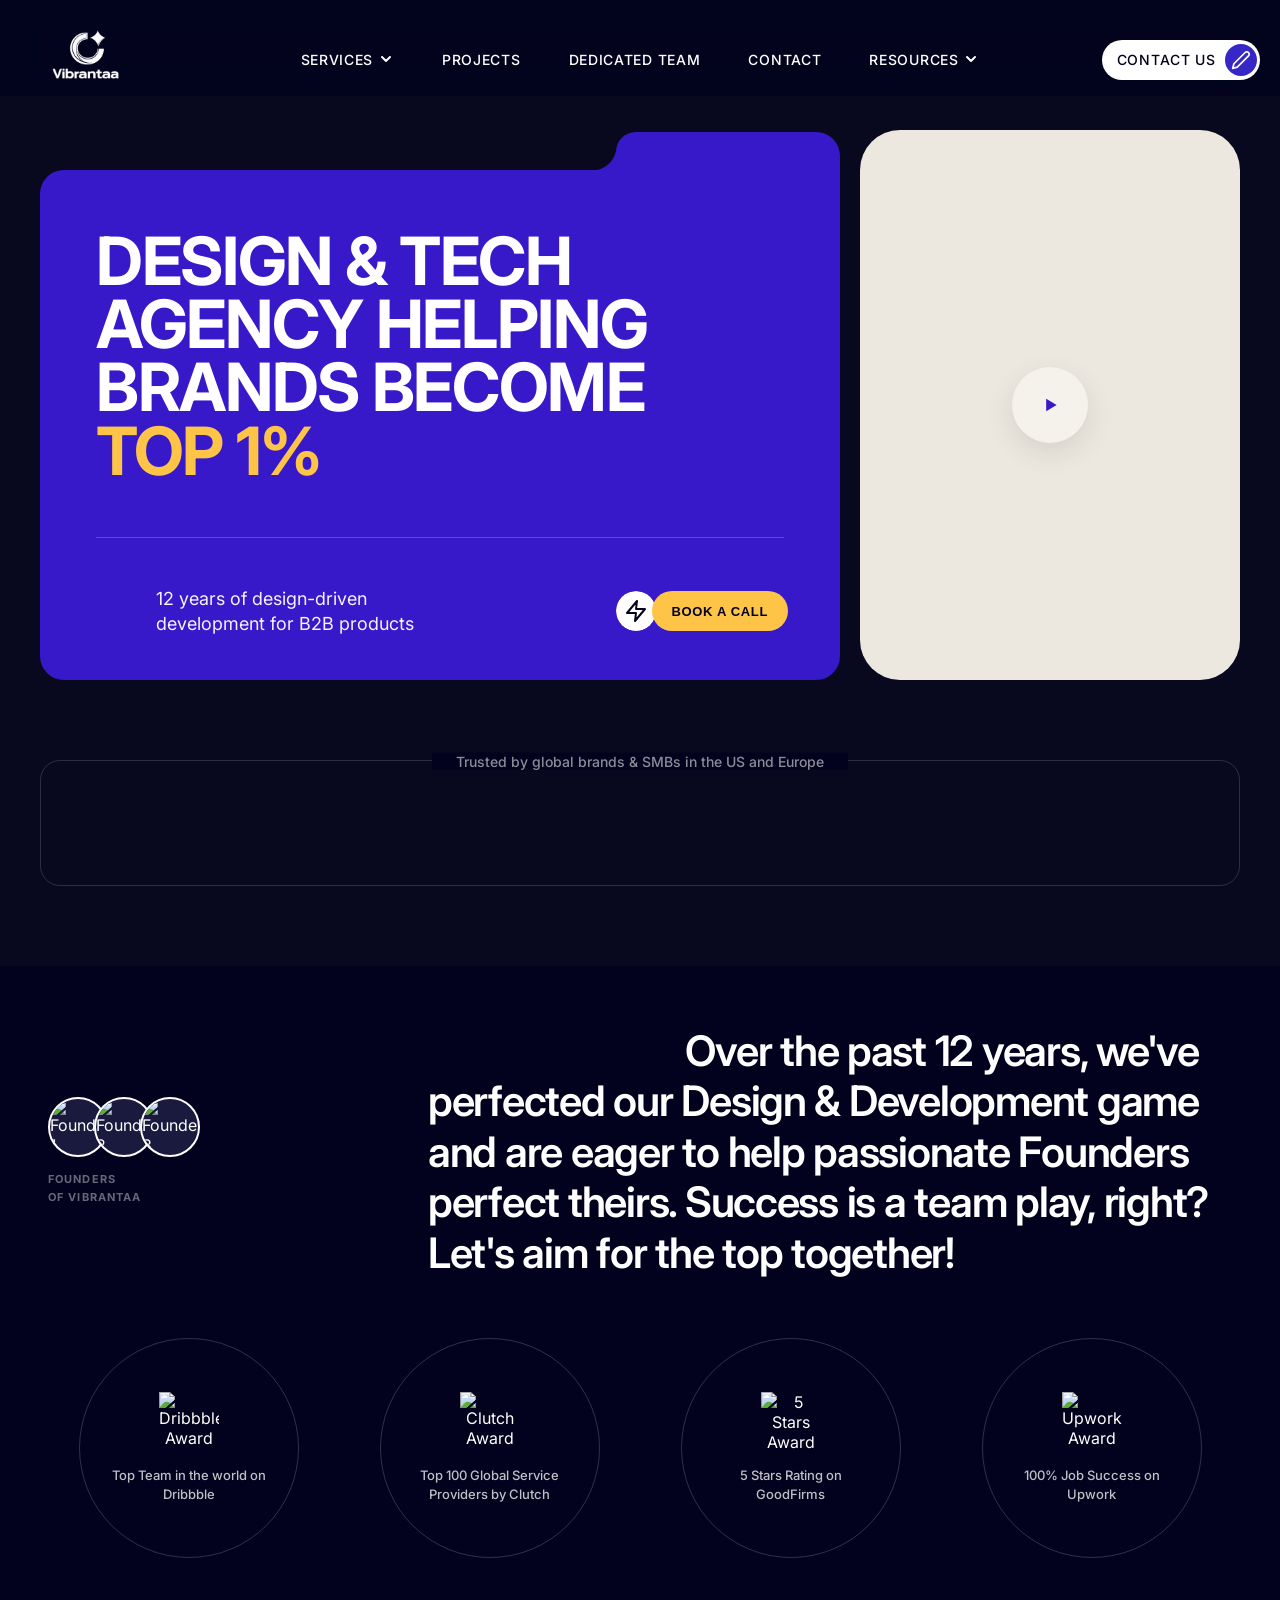
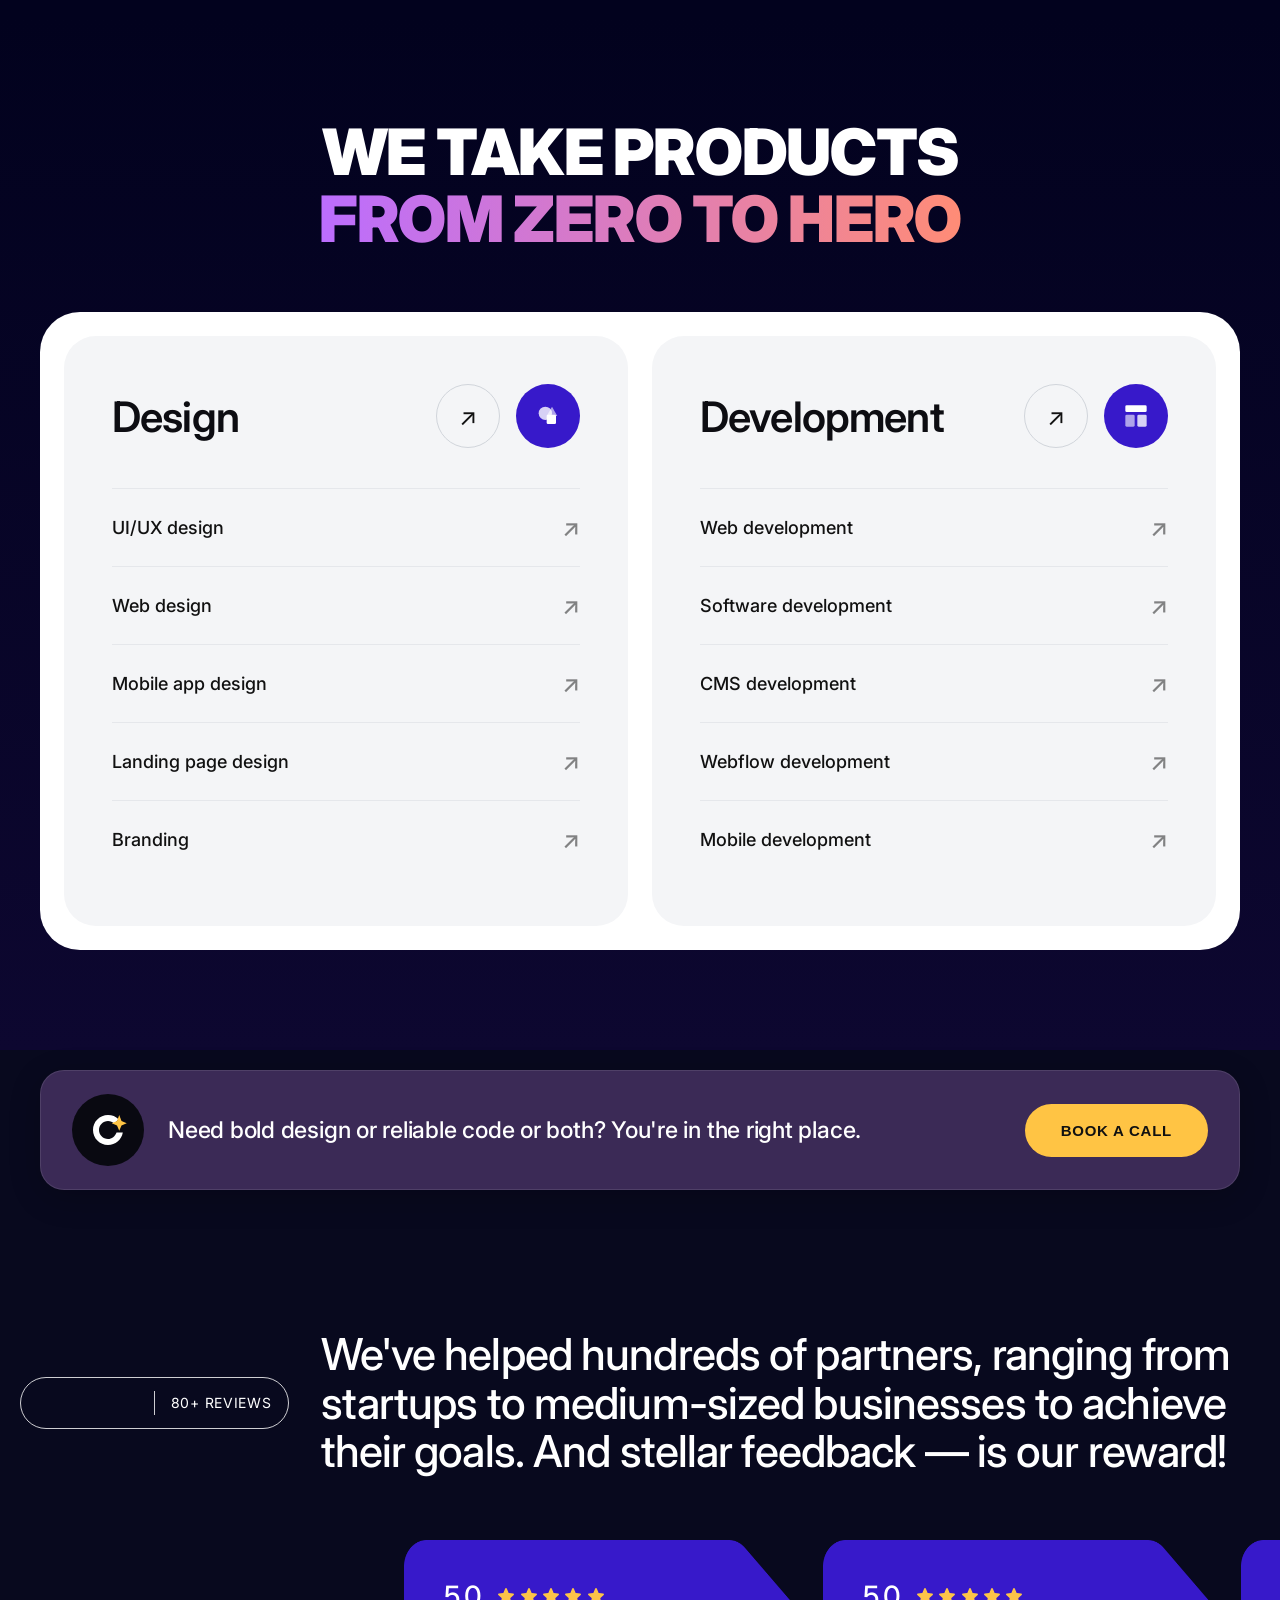
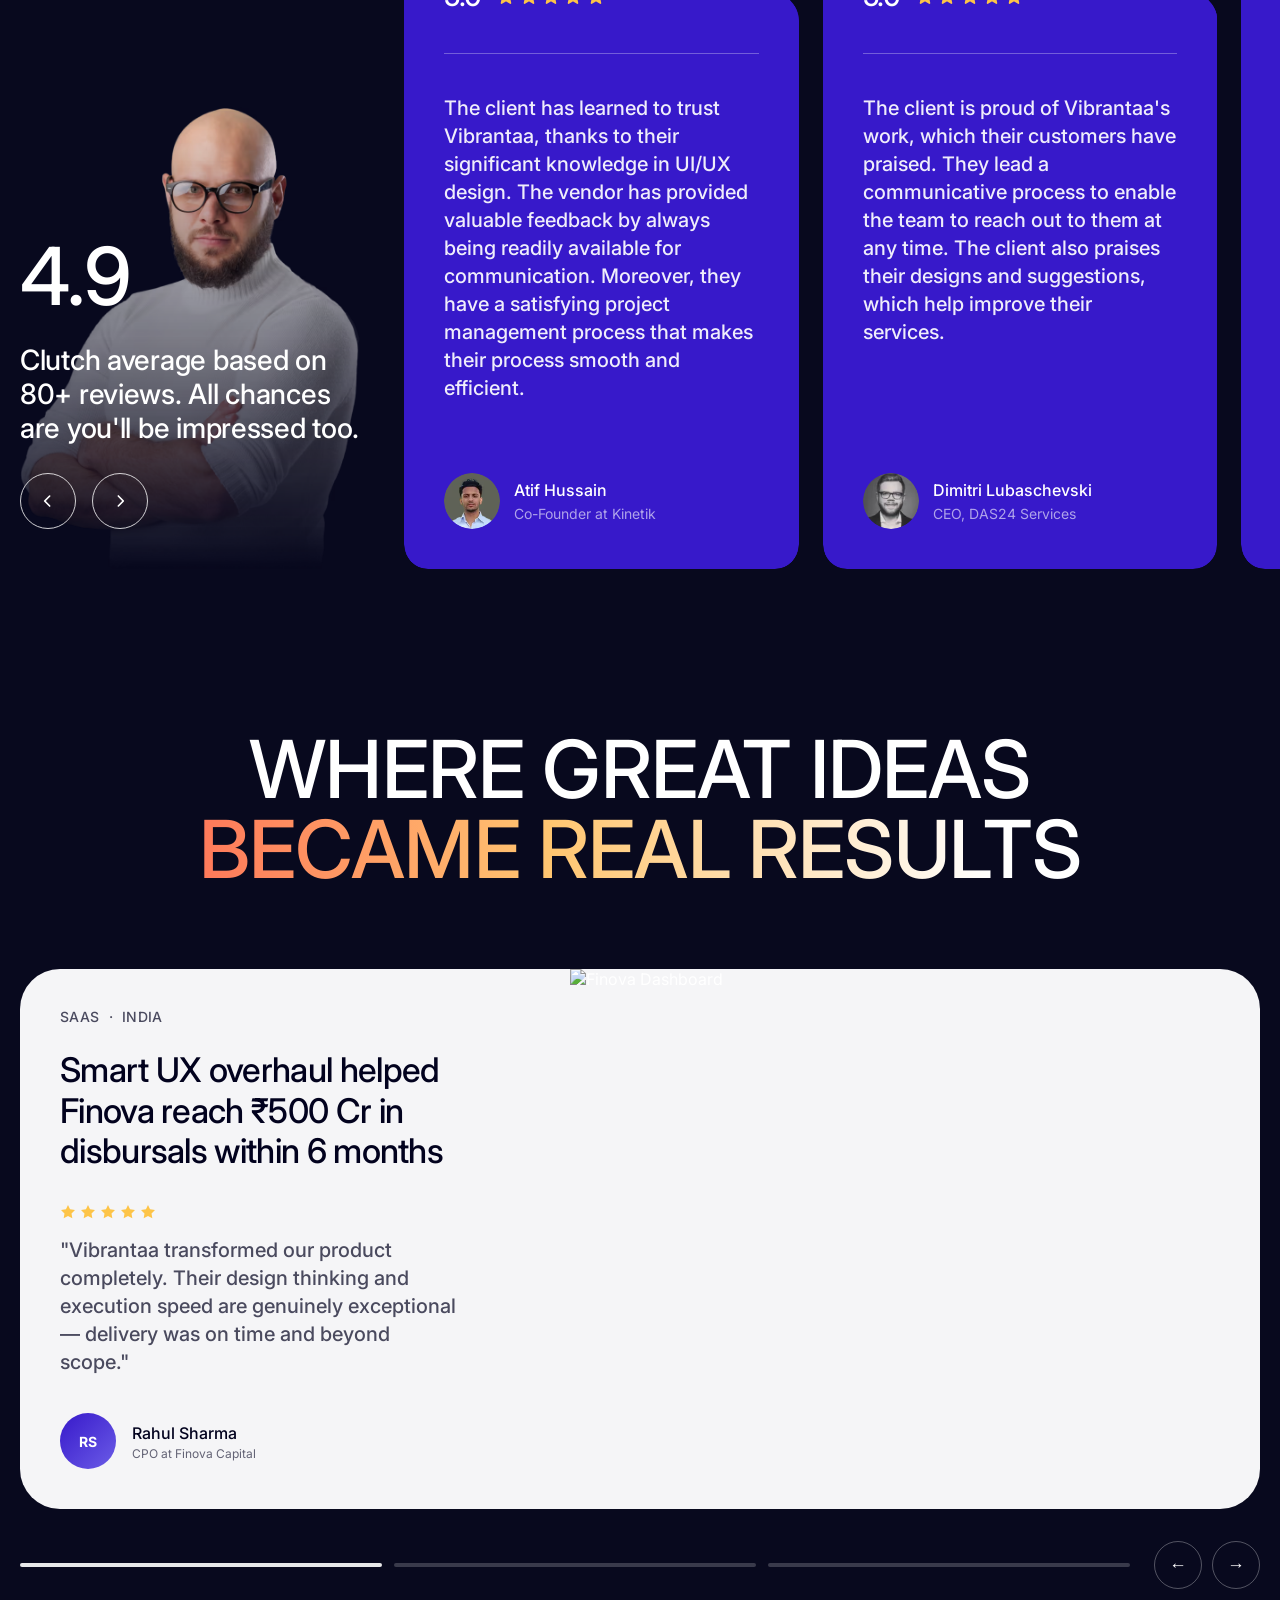
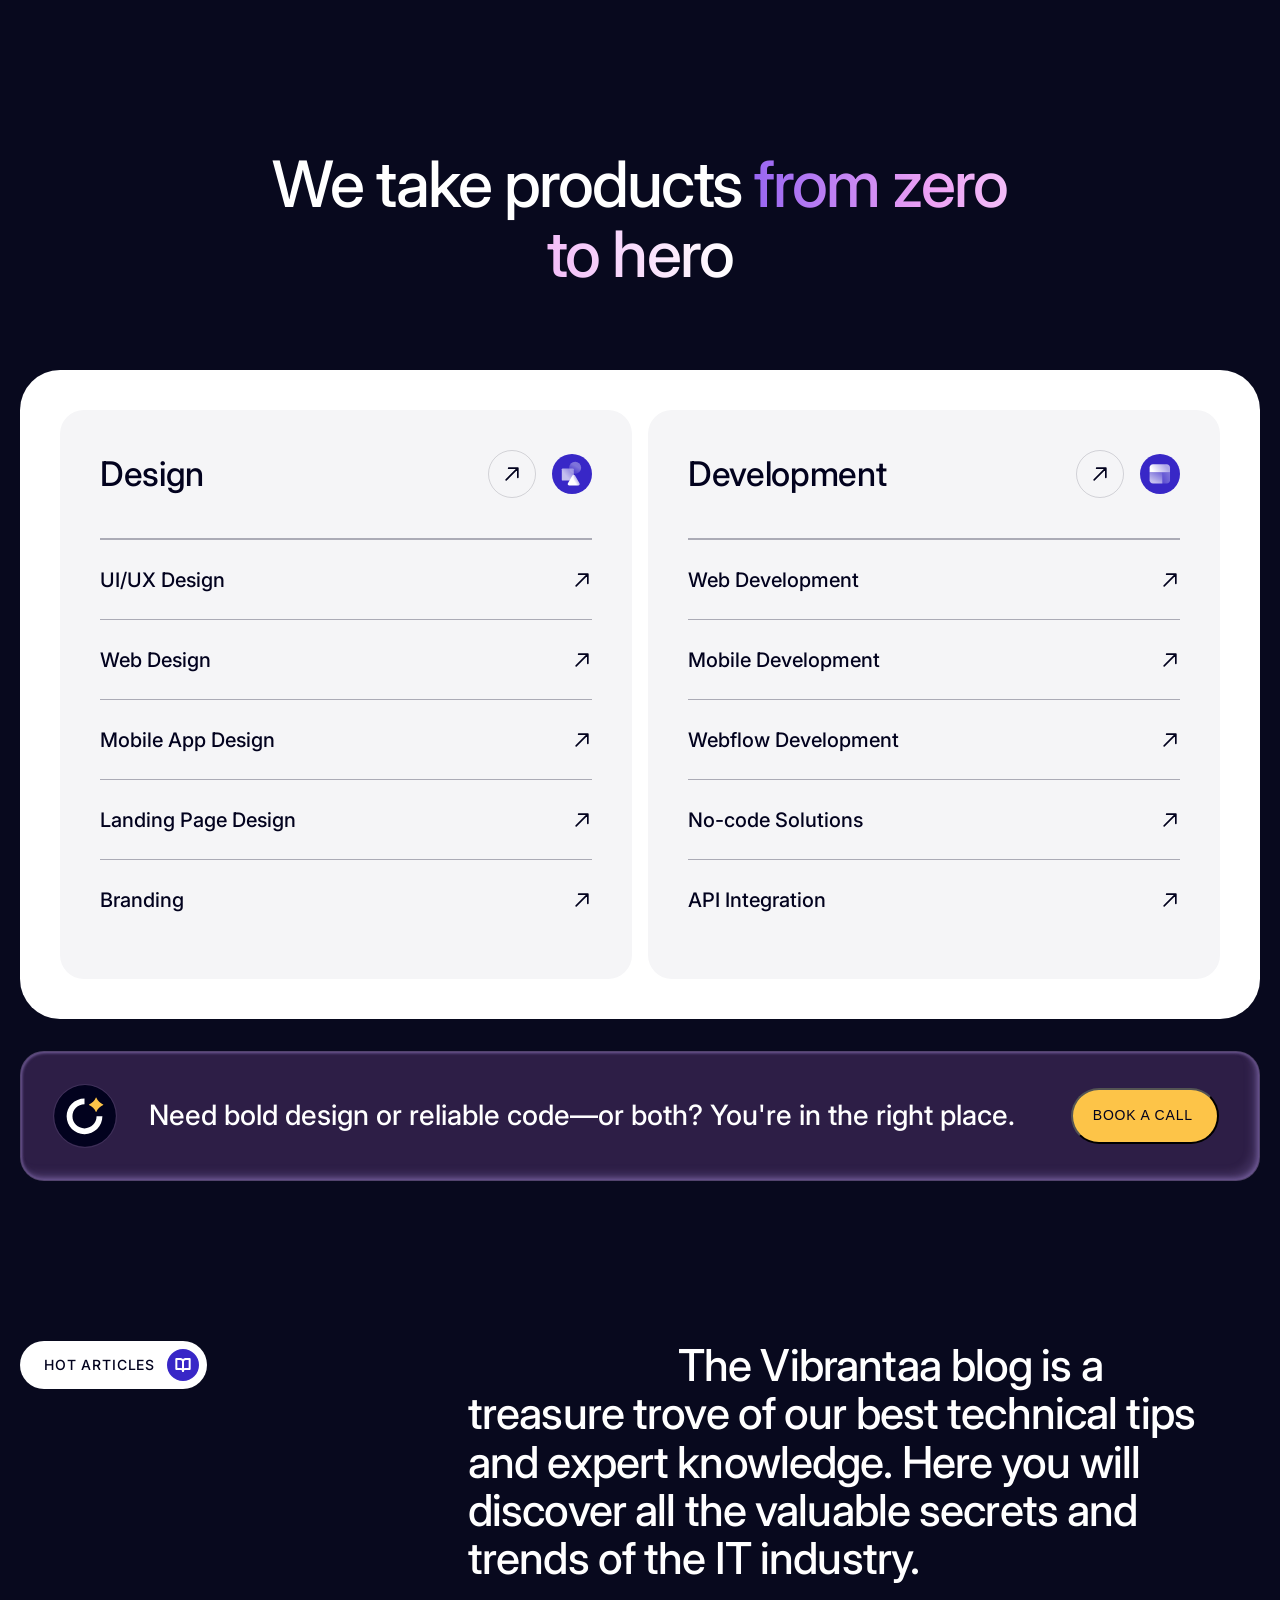
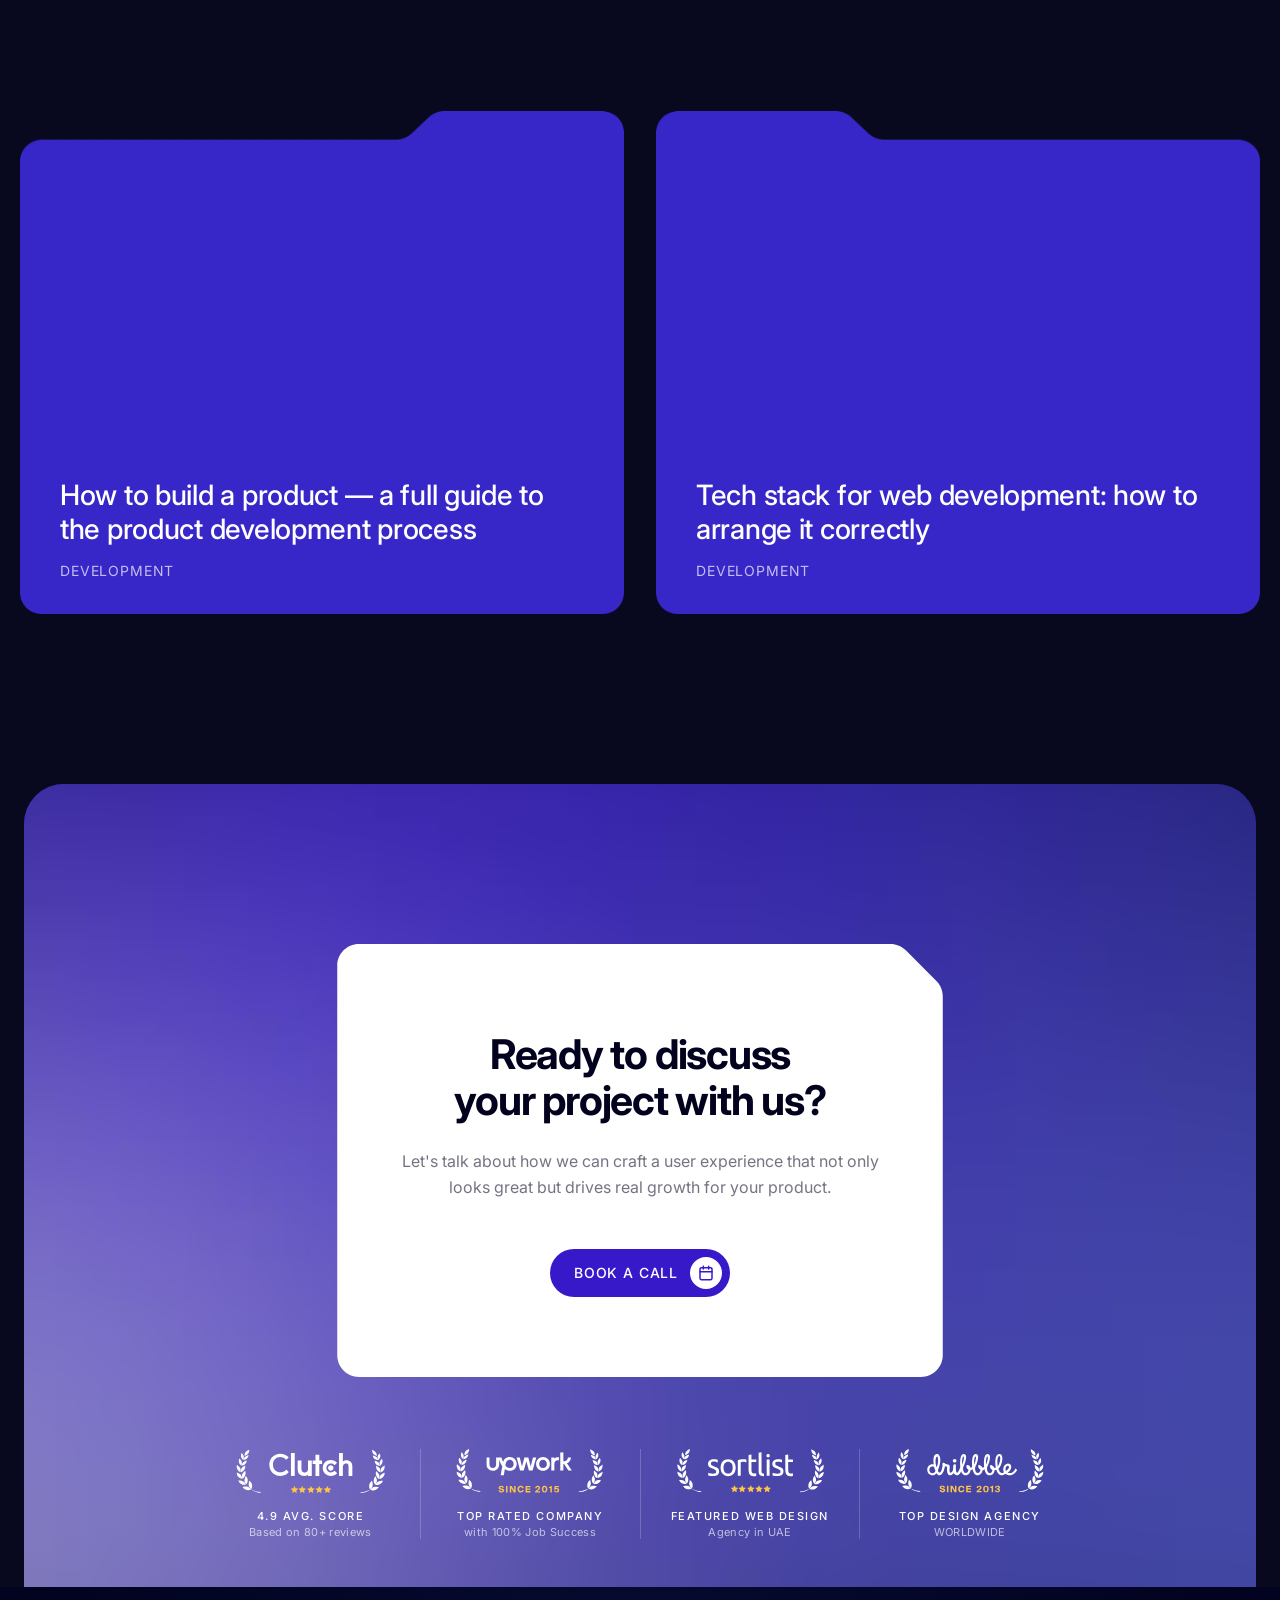
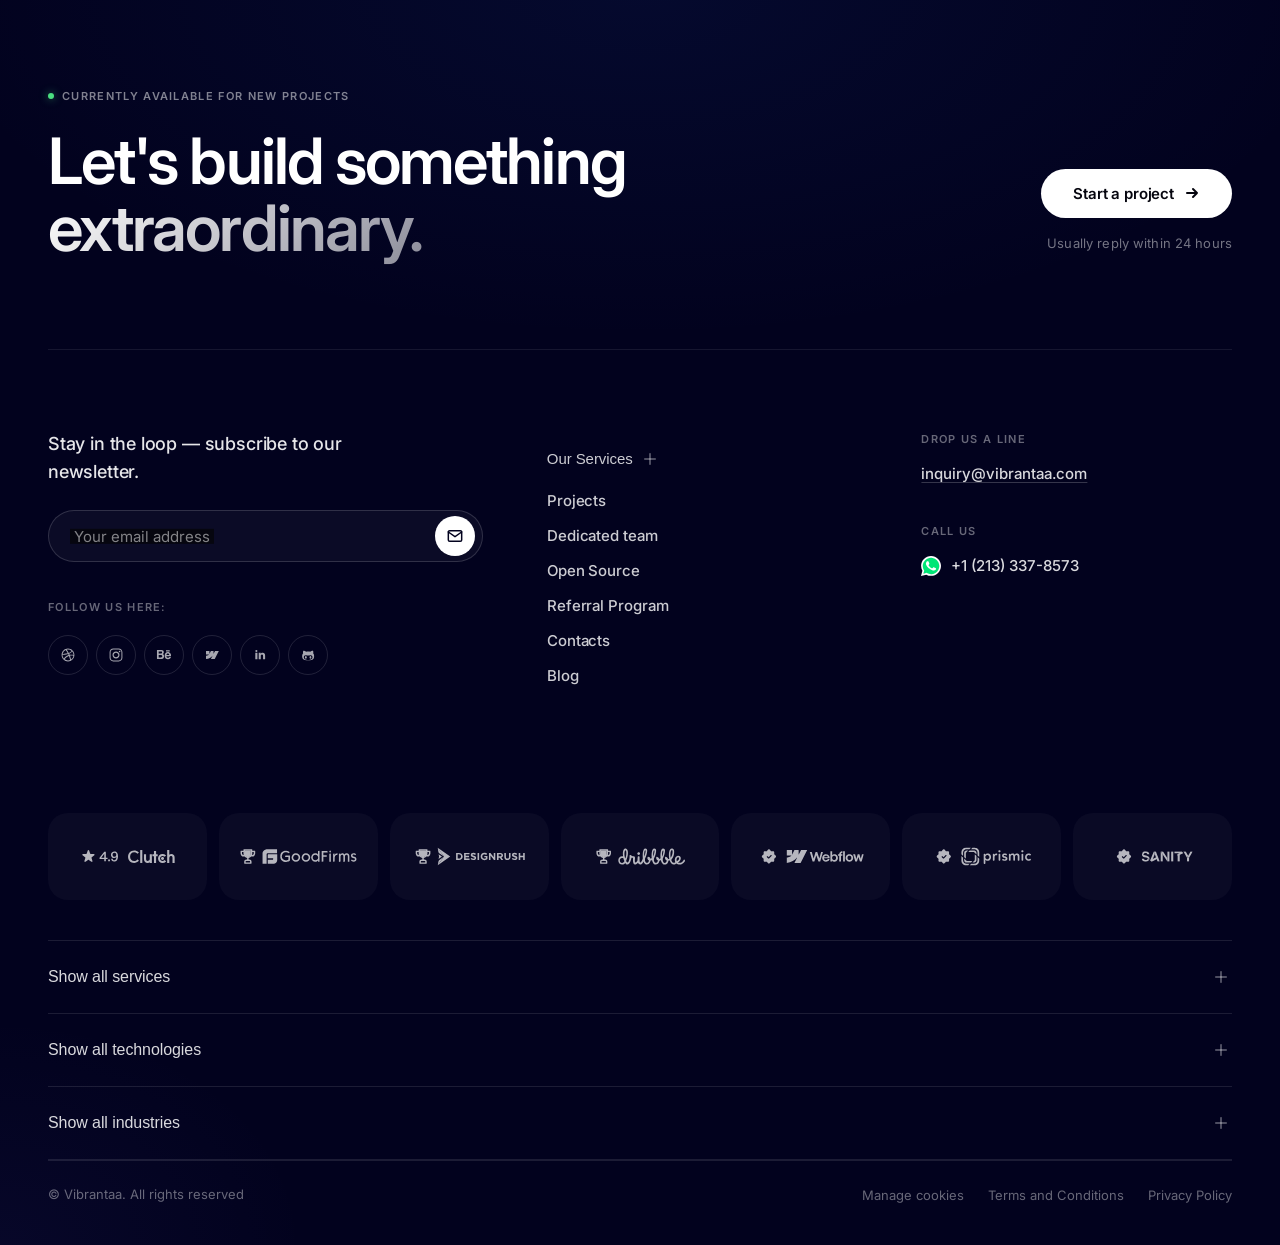
==== index.html @ 53e66a0c "Initial commit — vibrantaa website Co-Authored-By: Claude Sonnet 4.6 <noreply@anthropic.com>" ====
<!DOCTYPE html>
<html lang="en">
<head>
  <meta charset="UTF-8" />
  <meta name="viewport" content="width=device-width, initial-scale=1.0" />
  <title>Vibrantaa — Design & Tech Agency</title>
  <link rel="preconnect" href="https://fonts.googleapis.com" />
  <link rel="preconnect" href="https://fonts.gstatic.com" crossorigin />
  <link href="https://fonts.googleapis.com/css2?family=Inter:wght@400;500;600;700;800;900&display=swap" rel="stylesheet" />
  <link rel="stylesheet" href="https://cdn.jsdelivr.net/npm/swiper@11/swiper-bundle.min.css" />
  <style>
    *, *::before, *::after { box-sizing: border-box; margin: 0; padding: 0; }

    :root {
      --navy:   #08091e;
      --purple: #3733d9;
      --gold:   #f5a623;
      --white:  #ffffff;
      --beige:  #ede8df;
      --blue:        #3719ca;
      --blue-dark:   #02021e;
      --grey-light:  #f5f5f7;
      --yellow:      #fdc448;
      --blue-dark-30: rgba(2, 2, 30, 0.30);
      /* halo-lab spacing tokens */
      --1:  1px;
      --24: 1.5rem;
      --28: 1.75rem;
      --32: 2rem;
      --40: 2.5rem;
      --64: 4rem;
    }

    html, body {
      font-family: 'Inter', sans-serif;
      background: var(--navy);
      color: var(--white);
      min-height: 100vh;
      overflow-x: hidden;
    }

    /* ══════════════════════════════
       HEADER
    ══════════════════════════════ */
    .site-header {
      position: fixed;
      top: 0; left: 0; right: 0;
      z-index: 93;
      padding-top: 1.5rem;
      padding-bottom: 0;
      display: flex;
      flex-direction: column;
      transition: all 0.5s cubic-bezier(0.215, 0.61, 0.355, 1);
    }
    .site-header.is-hidden {
      transform: translateY(-100%);
    }
    
    .header__blur {
      position: absolute;
      inset: 0;
      z-index: -1;
      backdrop-filter: blur(45px);
      background-color: rgba(2, 2, 30, 0.75);
    }
    
    .header__line {
      pointer-events: none;
      background-color: rgba(255,255,255,0.8);
      width: 100%;
      height: 1px;
      position: absolute;
      transition: opacity 0.2s, width 0.6s;
    }
    .header__line.is-top  { top: 0; left: 0; right: auto; }
    .header__line.is-bottom { bottom: 0; left: auto; right: 0; }
    .header__line.anim { width: 0%; }
    
    .header-container {
      display: flex;
      align-items: center;
      justify-content: space-between;
      height: 4.5rem;
      width: 100%;
      max-width: 82rem;
      margin: 0 auto;
      padding: 0 1.25rem;
    }
    
    .header-col {
      flex: 0 1 auto;
      min-width: 10rem;
    }
    .col-nav {
      flex: 1;
      display: flex;
      justify-content: center;
    }
    .col-cta {
      display: flex;
      align-items: center;
      gap: 0.5rem;
      justify-content: flex-end;
    }
    
    .logo {
      width: 8.4rem;
      height: auto;
      object-fit: contain;
      transition: 0.2s;
    }
    .header__nav {
      display: flex;
      align-items: center;
      justify-content: center;
      gap: 3rem;
      text-transform: uppercase;
      opacity: 1;
      transform: translate(0);
      transition: transform 0.6s ease, opacity 0.5s ease;
    }
    .header__nav.anim {
      opacity: 0;
      transform: translateY(2rem);
    }
    
    .header__nav-link {
      display: flex;
      align-items: center;
      justify-content: flex-start;
      column-gap: 0.25rem;
      font-size: 0.875rem;
      font-weight: 500;
      letter-spacing: 0.05em;
      line-height: 1.225;
      color: #ffffff;
      text-decoration: none;
      cursor: pointer;
      position: relative;
      padding: 0;
      transition-duration: 0.2s;
    }
    
    .header__nav-link:hover { color: var(--yellow); }
    .header__nav-link.mod--dropdown {
      padding-right: 1.3rem;
      position: relative;
    }
    
    .header__nav-arrow {
      display: block;
      position: absolute;
      top: 0; right: 0;
      width: 1rem;
      height: 1rem;
      font-size: 0;
      line-height: 0;
      justify-content: center;
      align-items: flex-start;
      transform: rotate(0deg);
      transition: transform 0.2s;
    }
    
    .header__nav-link[data-menu-open].active > .header__nav-arrow,
    .header-dropdown__list.w--open + .header__nav-arrow,
    .w-dropdown:hover .header__nav-arrow,
    .w--open .header__nav-arrow {
      transform: rotate(-180deg);
    }
    
    [data-button-text] {
      overflow: hidden;
      position: relative;
      display: block;
      white-space: nowrap;
      flex: 1;
    }
    [data-button-text] > div {
      transition: transform 0.4s cubic-bezier(.215,.61,.355,1);
      white-space: nowrap;
      display: block;
    }
    [data-button-text] > div:first-child {
      transform: translateY(0);
    }
    [data-button-text] > div:last-child {
      position: absolute;
      top: 0;
      left: 0;
      transform: translateY(100%);
    }
    .header__nav-link:hover [data-button-text] > div:first-child {
      transform: translateY(-100%);
    }
    .header__nav-link:hover [data-button-text] > div:last-child {
      transform: translateY(0);
    }
    
    /* Mega Menu */
    .menu {
      position: fixed;
      top: 0; left: 0; right: 0;
      z-index: 92;
      overflow: hidden;
      height: 100vh;
      padding-left: 1.25rem;
      padding-right: 1.25rem;
      pointer-events: none;
      transition: padding 0.4s cubic-bezier(0.215, 0.61, 0.355, 1), transform 0.5s, opacity 0.2s;
      opacity: 1;
      transform: translate(0);
    }
    .menu.anim { opacity: 0; pointer-events: none; }
    .menu:not(.anim) > div { pointer-events: auto; }
    .menu__close { position: absolute; inset: 0; }
    .menu-container {
      max-width: 73.75rem;
      margin: 0 auto;
      margin-top: -1px;
      top: 6rem;
      position: relative;
      transform-origin: 50% 0;
      transform: perspective(800px) rotate(0deg);
      transition: transform 0.5s;
    }
    .menu-container.anim {
      transform-style: preserve-3d;
      transform: perspective(800px) rotateX(-5deg) rotateY(0deg) rotate(0deg);
    }
    .menu__block {
      background-color: #ffffff;
      color: var(--blue-dark);
      border-radius: 1.5rem;
      margin-top: -1px;
      padding: 2rem;
      position: relative;
      overflow: hidden;
      box-shadow: rgba(2, 2, 30, 0.4) 0px 48px 140px;
    }
    .columns.mod--menu {
      display: flex;
      justify-content: space-between;
      align-items: stretch;
      column-gap: 2rem;
    }
    .menu__service-title {
      opacity: 0.5;
      letter-spacing: -0.02em;
      text-transform: uppercase;
      max-width: 12rem;
      font-size: 0.875rem;
      font-weight: 400;
      line-height: 1.2;
      color: var(--blue-dark);
      margin-bottom: 1rem;
      padding-left: 0.625rem;
    }
    .menu-dropdown { width: 100%; display: block; }
    .menu-dropdown.is--border { border-right: 1px solid var(--blue-dark-30); padding-right: 2rem; }
    .menu-dropdown__list { width: 100%; height: auto; display: block; position: relative; overflow: hidden; transition: 0.2s; }
    .menu__links {
      display: grid;
      grid-template-columns: 1fr 1fr;
      grid-auto-rows: auto;
      gap: 0.25rem 1rem;
      align-items: stretch;
      padding: 0;
    }
    .menu__link {
      display: flex;
      align-items: center;
      justify-content: space-between;
      gap: 0.25rem;
      color: var(--blue-dark);
      text-decoration: none;
      font-size: 1rem;
      font-weight: 500;
      line-height: 1;
      padding: 0.625rem;
      border-radius: 0.5rem;
      transition: background-color 0.2s;
    }
    .menu__link:hover { background-color: var(--grey-light); }
    .menu-link__text-wrap { display: flex; align-items: center; gap: 0.5rem; justify-content: flex-start; }
    .menu__link-ico { width: 1.5rem; height: 1.5rem; flex-shrink: 0; }
    .overflow-hidden { position: relative; overflow: hidden; z-index: 1; transform: translate(0); }
    .menu__link-arrow {
      flex: 0 0 auto;
      width: 1rem;
      height: 1rem;
      margin-top: 0.1rem;
      font-size: 0;
      line-height: 0;
      position: relative;
      transform: translate(-100%);
      transition: transform 0.3s ease;
    }
    .menu__link:hover .menu__link-arrow { transform: translate(0); }
    
    /* Dropdown Panel */
    .header-dropdown__list {
      position: absolute;
      background-color: transparent;
      white-space: nowrap;
      margin-left: -6.4rem;
      padding-top: 1.7rem;
      display: block;
      pointer-events: none;
      z-index: 10;
    }
    .header-dropdown__list.w--open { pointer-events: auto; }
    .header-dropdown__content {
      display: flex;
      flex-direction: column;
      gap: 0.25rem;
      background-color: #ffffff;
      color: var(--blue-dark);
      text-transform: none;
      white-space: nowrap;
      border-radius: 1.5rem;
      min-width: 19.438rem;
      padding: 1.5rem;
      position: relative;
      box-shadow: rgba(2, 2, 30, 0.4) 0px 30px 140px;
      transition: opacity 0.2s, transform 0.5s;
    }
    .header-dropdown__list > div {
      opacity: 0;
      transform-style: preserve-3d;
      transform: perspective(250px) rotateX(-5deg) rotateY(0deg) rotate(0deg);
      transform-origin: 50% 0;
    }
    .header-dropdown__list.w--open > div {
      opacity: 1;
      transform: perspective(250px) rotate(0deg);
    }
    
    .w-dropdown { position: relative; cursor: pointer; }
    
    /* Hamburger */
    .burger-wrap { display: none; }
    @media (max-width: 991px) {
      .hide-tablet { display: none; }
      .burger-wrap {
        display: flex; align-items: center; justify-content: center;
        width: 2.5rem; height: 2.5rem; border-radius: 50%; cursor: pointer; transition: 0.2s;
      }
      .burger { display: flex; flex-direction: column; gap: 4px; width: 18px; }
      .burger__line {
        background-color: #ffffff; border-radius: 10rem; width: 100%; height: 2px;
        transition: 0.2s; transform: rotate(0deg); position: relative;
      }
      .burger__line.is-1 { bottom: -7px; transform: rotate(45deg); }
      .burger__line.is-2 { top: -5px; transform: rotate(-45deg); opacity: 1; }
    }

    /* CTA */
    .header__cta {
      display: flex;
      align-items: center;
      gap: 9px;
      background-color: #ffffff;
      color: #02021e;
      border-radius: 240px;
      height: 40px;
      padding: 6px 3px 6px 15px;
      font-size: 14px;
      font-weight: 500;
      letter-spacing: 0.06em;
      text-transform: uppercase;
      text-decoration: none;
      position: relative;
      cursor: pointer;
      transition: all 0.4s;
      overflow: visible;
      flex-shrink: 0;
    }

    /* Text Sliding */
    .button__txt {
      overflow: hidden;
      position: relative;
      height: 18px; /* Approx one line height */
      display: block;
    }
    .button__txt > div {
      transition: transform 0.4s cubic-bezier(.215,.61,.355,1);
      white-space: nowrap;
      display: block;
    }
    .button__txt > div:first-child {
      transform: translateY(0);
    }
    .button__txt > div:last-child {
      position: absolute;
      top: 0;
      left: 0;
      transform: translateY(100%);
    }
    .header__cta:hover .button__txt > div:first-child {
      transform: translateY(-100%);
    }
    .header__cta:hover .button__txt > div:last-child {
      transform: translateY(0);
    }

    /* Icon Circle */
    .button__icons {
      display: flex;
      align-items: center;
      justify-content: center;
      width: 32px;
      height: 32px;
      border-radius: 50%;
      background-color: #3827c7;
      border: 2px solid #3827c7;
      flex: none;
      overflow: hidden;
      position: relative;
      transition: all 0.4s;
      transform: translate(0);
      color: #ffffff;
    }
    .button__bg {
      background-color: #ffffff;
      border-radius: 50%;
      width: 100%;
      height: 100%;
      position: absolute;
      inset: 0;
      transform: scale(0);
      transition: transform 0.3s ease;
    }
    .header__cta:hover .button__bg {
      transform: scale(1);
    }

    /* SVG element */
    .button__icon-svg {
      z-index: 1;
      width: 20px;
      height: 20px;
      position: relative;
      transition: filter 0.4s ease;
      filter: brightness(0%) invert(100%);
    }
    .header__cta:hover .button__icon-svg {
      filter: none;
    }

    /* Pen Animation */
    .pen-line {
      stroke-dasharray: 12;
      stroke-dashoffset: 12;
      animation: drawLineAnim 1.5s infinite;
    }
    .pen-body {
      transform-origin: 2px 22px;
      animation: drawPenAnim 1.5s infinite;
    }

    @keyframes drawLineAnim {
      0%, 15% { stroke-dashoffset: 12; opacity: 1; }
      50%, 55% { stroke-dashoffset: 0; opacity: 1; }
      75% { stroke-dashoffset: -12; opacity: 1; }
      76%, 100% { stroke-dashoffset: -12; opacity: 0; }
    }

    @keyframes drawPenAnim {
      0%, 15% {
        transform: translate(4px, -4px) rotate(0deg);
        animation-timing-function: ease-out;
      }
      50% {
        transform: translate(16px, -4px) rotate(-40deg);
        animation-timing-function: ease-in-out;
      }
      75% {
        transform: translate(10px, -10px) rotate(-200deg);
        animation-timing-function: ease-in-out;
      }
      100% {
        transform: translate(4px, -4px) rotate(-360deg);
      }
    }

    /* ══════════════════════════════
       HERO
    ══════════════════════════════ */
    .hero {
      min-height: 100vh;
      display: flex;
      align-items: center;
      padding: 100px 48px 60px;
      background: var(--navy);
    }

    .hero__inner {
      display: grid;
      grid-template-columns: 1fr 420px;
      gap: 20px;
      max-width: 1400px;
      width: 100%;
      margin: 0 auto;
      align-items: stretch;
    }

    /* Left purple card */
    .hero__card {
      background: var(--purple);
      border-radius: 28px;
      padding: 52px 52px 40px;
      position: relative;
      display: flex;
      flex-direction: column;
      justify-content: space-between;
      min-height: 520px;
    }

    /* Tab/notch at top-right of card */
    .hero__card::before {
      content: '';
      position: absolute;
      top: -1px;
      right: 60px;
      width: 80px;
      height: 22px;
      background: var(--navy);
      border-radius: 0 0 16px 16px;
    }

    .hero__headline {
      font-size: clamp(42px, 5.5vw, 78px);
      font-weight: 900;
      line-height: 1.0;
      letter-spacing: -0.02em;
      text-transform: uppercase;
      color: var(--white);
      margin-bottom: 0;
    }

    .hero__headline .gold {
      color: var(--gold);
      display: block;
    }

    .hero__divider {
      height: 1px;
      background: rgba(255,255,255,0.18);
      margin: 28px 0 26px;
    }

    .hero__bottom {
      display: flex;
      align-items: center;
      justify-content: space-between;
      gap: 20px;
      flex-wrap: wrap;
    }

    .hero__tagline {
      display: flex;
      align-items: center;
      gap: 14px;
      font-size: 15px;
      font-weight: 500;
      color: rgba(255,255,255,0.9);
      line-height: 1.4;
      max-width: 260px;
    }

    .hero__tagline .flame {
      font-size: 32px;
      flex-shrink: 0;
      filter: drop-shadow(0 0 8px rgba(245,166,35,0.6));
    }

    /* BOOK A CALL button */
    .book-btn {
      display: flex;
      align-items: center;
      gap: 0;
      text-decoration: none;
      flex-shrink: 0;
    }
    .book-btn__icon {
      width: 48px; height: 48px;
      background: var(--white);
      border-radius: 50%;
      display: flex; align-items: center; justify-content: center;
      flex-shrink: 0;
      box-shadow: 0 4px 20px rgba(0,0,0,0.25);
    }
    .book-btn__label {
      background: var(--gold);
      color: #1a1000;
      font-size: 13px;
      font-weight: 800;
      letter-spacing: 0.08em;
      text-transform: uppercase;
      padding: 0 24px 0 18px;
      height: 48px;
      display: flex;
      align-items: center;
      border-radius: 0 100px 100px 0;
      margin-left: -2px;
      transition: filter 0.2s;
    }
    .book-btn:hover .book-btn__label {
      filter: brightness(1.08);
    }

    /* Right beige mockup card */
    .hero__mockup {
      background: var(--beige);
      border-radius: 28px;
      overflow: hidden;
      position: relative;
      min-height: 540px;
      display: flex;
      align-items: flex-start;
      justify-content: center;
      padding: 32px 24px;
    }

    .mockup__phone {
      width: 100%;
      max-width: 320px;
      background: #fff;
      border-radius: 16px;
      overflow: hidden;
      box-shadow: 0 20px 60px rgba(0,0,0,0.18);
    }

    /* Phone header bar */
    .phone-header {
      background: #1e3a1e;
      padding: 14px 16px;
      display: flex;
      align-items: center;
      justify-content: space-between;
    }
    .phone-header .brand {
      display: flex; align-items: center; gap: 8px;
    }
    .brand-dot {
      width: 22px; height: 22px;
      background: #e63946;
      border-radius: 4px;
      display: flex; align-items: center; justify-content: center;
    }
    .brand-dot::after {
      content: 'M';
      color: white;
      font-size: 10px;
      font-weight: 700;
    }
    .phone-header .brand-name {
      color: white;
      font-size: 12px;
      font-weight: 700;
      letter-spacing: 0.08em;
    }
    .hamburger-icon {
      display: flex; flex-direction: column; gap: 3px;
    }
    .hamburger-icon span {
      width: 16px; height: 2px;
      background: white; border-radius: 2px;
    }

    /* Phone content */
    .phone-content {
      padding: 14px 16px;
    }
    .plot-title {
      font-size: 11px;
      color: #444;
      margin-bottom: 10px;
    }
    .plot-title span { color: #1e3a1e; font-weight: 600; }

    /* Moisture bar card */
    .moisture-card {
      background: #c8a96e;
      border-radius: 10px;
      padding: 10px 12px;
      margin-bottom: 12px;
    }
    .moisture-card .mc-title {
      font-size: 10px;
      color: rgba(255,255,255,0.85);
      font-weight: 600;
      margin-bottom: 6px;
      display: flex; justify-content: space-between;
    }
    .moisture-bar {
      height: 6px;
      background: rgba(255,255,255,0.3);
      border-radius: 3px;
      margin-bottom: 10px;
      position: relative;
    }
    .moisture-bar::after {
      content: '';
      position: absolute;
      left: 0; top: 0;
      width: 62%;
      height: 100%;
      background: #fff;
      border-radius: 3px;
    }
    .moisture-gauges {
      display: flex;
      gap: 12px;
      justify-content: space-around;
    }
    .gauge {
      display: flex; flex-direction: column; align-items: center; gap: 4px;
    }
    .gauge-circle {
      width: 36px; height: 36px;
      border-radius: 50%;
      border: 3px solid rgba(255,255,255,0.4);
      display: flex; align-items: center; justify-content: center;
      font-size: 9px;
      color: white;
      font-weight: 700;
    }
    .gauge-circle.g1 { border-color: #7ec8a0; }
    .gauge-circle.g2 { border-color: #a8d5b5; }
    .gauge-circle.g3 { border-color: #5fb382; }
    .gauge-label {
      font-size: 8px;
      color: rgba(255,255,255,0.75);
    }

    /* Nutrients section */
    .nutrients-title {
      font-size: 11px;
      font-weight: 600;
      color: #222;
      margin-bottom: 8px;
      display: flex; justify-content: space-between;
    }
    .nutrients-title .see-more {
      color: #888; font-weight: 400; font-size: 10px;
    }

    .nutrient-row {
      display: flex;
      align-items: center;
      gap: 8px;
      padding: 6px 0;
      border-bottom: 1px solid #f0f0f0;
    }
    .nutrient-row:last-child { border-bottom: none; }

    .n-badge {
      width: 22px; height: 22px;
      border-radius: 50%;
      display: flex; align-items: center; justify-content: center;
      font-size: 9px;
      font-weight: 700;
      color: white;
      flex-shrink: 0;
    }
    .n-name { font-size: 10px; color: #333; flex: 1; }
    .n-icon { font-size: 12px; }
    .n-bar {
      flex: 1;
      height: 3px;
      background: #e0e0e0;
      border-radius: 2px;
      position: relative;
    }
    .n-bar::after {
      content: '';
      position: absolute;
      left: 0; top: 0;
      height: 100%;
      background: #333;
      border-radius: 2px;
    }
    .n-bar.b1::after { width: 55%; }
    .n-bar.b2::after { width: 40%; }
    .n-bar.b3::after { width: 70%; }
    .n-bar.b4::after { width: 50%; }
    .n-bar.b5::after { width: 30%; }
    .n-val { font-size: 9px; color: #888; min-width: 30px; text-align: right; }

    /* Play button overlay on moisture card */
    .play-overlay {
      width: 28px; height: 28px;
      background: rgba(0,0,0,0.6);
      border-radius: 50%;
      display: flex; align-items: center; justify-content: center;
      margin: 0 auto 6px;
    }

    /* Soil moisture bottom */
    .soil-moisture {
      margin-top: 10px;
    }
    .soil-moisture .sm-title {
      font-size: 10px;
      font-weight: 600;
      color: #222;
      display: flex; justify-content: space-between;
      margin-bottom: 6px;
    }
    .sm-badge {
      background: #222;
      color: #fff;
      font-size: 8px;
      font-weight: 700;
      padding: 2px 6px;
      border-radius: 4px;
    }
    .sm-line {
      height: 3px;
      background: #e0e0e0;
      border-radius: 2px;
      position: relative;
      margin-bottom: 8px;
    }
    .sm-line::after {
      content: '';
      position: absolute;
      left: 0; top: 0;
      width: 25%;
      height: 100%;
      background: #e63946;
      border-radius: 2px;
    }
    .sm-dots {
      display: flex; gap: 4px;
    }
    .sm-dot {
      width: 6px; height: 6px;
      border-radius: 50%;
      background: #ccc;
    }
    .sm-dot.active { background: #222; }

    /* ══════════════════════════════
       RESPONSIVE
    ══════════════════════════════ */
    @media (max-width: 1024px) {
      .hero__inner {
        grid-template-columns: 1fr;
      }
      .hero__mockup { min-height: 360px; }
    }

    @media (max-width: 768px) {
      .site-header { padding: 0 20px; }
      .header__nav, .header__cta .button__txt { display: none; }
      .hero { padding: 90px 20px 40px; }
      .hero__card { padding: 32px 28px 28px; }
      .hero__headline { font-size: 36px; }
    }
    /* ══════════════ HERO TWO-CARD ══════════════ */
  .main {
    padding-top: 150px;
    background-color: var(--blue-dark);
    color: var(--white);
    overflow-x: hidden;
  }
  .section-hero {
    max-width: 1400px;
    margin: 0 auto;
    padding: 30px 48px 60px;
  }
  .hero-cards {
    display: grid;
    grid-template-columns: 1fr 420px;
    gap: 20px;
    align-items: stretch;
  }

  /* ── Left purple card ── */
  .hero-card-left {
    background: var(--purple);
    border-radius: 28px;
    padding: 52px 52px 44px;
    position: relative;
    display: flex;
    flex-direction: column;
    justify-content: space-between;
    min-height: 540px;
  }
  .hero-card-left::before {
    content: '';
    position: absolute;
    top: -1px; right: 60px;
    width: 80px; height: 22px;
    background: var(--blue-dark);
    border-radius: 0 0 16px 16px;
  }
  .hero-headline {
    font-size: clamp(40px, 5.2vw, 76px);
    font-weight: 900;
    line-height: 1.0;
    letter-spacing: -0.02em;
    text-transform: uppercase;
    color: #fff;
    margin: 0;
  }
  .hero-headline .gold { color: var(--gold); display: block; }
  .hero-divider {
    height: 1px;
    background: rgba(255,255,255,0.18);
    margin: 32px 0 28px;
  }
  .hero-bottom {
    display: flex;
    align-items: center;
    justify-content: space-between;
    gap: 20px;
    flex-wrap: wrap;
  }
  .hero-tagline {
    display: flex;
    align-items: center;
    gap: 14px;
    font-size: 15px;
    font-weight: 500;
    color: rgba(255,255,255,0.9);
    line-height: 1.4;
    max-width: 240px;
  }
  .hero-tagline img { width: 36px; height: 36px; flex-shrink: 0; }
  /* BOOK A CALL button */
  .hero-cta-btn {
    display: flex;
    align-items: center;
    gap: 0;
    text-decoration: none;
    flex-shrink: 0;
    cursor: pointer;
    background: none;
    border: none;
  }
  .hero-cta-icon {
    width: 52px; height: 52px;
    background: #fff;
    border-radius: 50%;
    display: flex; align-items: center; justify-content: center;
    flex-shrink: 0;
    box-shadow: 0 4px 20px rgba(0,0,0,0.25);
    transition: transform 0.3s ease;
  }
  .hero-cta-icon img { width: 28px; height: 28px; }
  .hero-cta-label {
    background: var(--gold);
    color: #1a1000;
    font-size: 13px;
    font-weight: 800;
    letter-spacing: 0.08em;
    text-transform: uppercase;
    padding: 0 26px 0 20px;
    height: 52px;
    display: flex;
    align-items: center;
    border-radius: 0 100px 100px 0;
    margin-left: -4px;
    transition: filter 0.2s;
  }
  .hero-cta-btn:hover .hero-cta-label { filter: brightness(1.08); }
  .hero-cta-btn:hover .hero-cta-icon { transform: scale(1.06) rotate(-10deg); }

  /* ── Right yellow card ── */
  .hero-card-right {
    background: #fdc448;
    border-radius: 28px;
    overflow: hidden;
    position: relative;
    display: flex;
    align-items: flex-start;
    justify-content: center;
    padding: 24px 18px 0;
  }
  /* Kanban UI */
  .kanban-shell {
    width: 100%;
    background: #fff;
    border-radius: 14px 14px 0 0;
    overflow: hidden;
    box-shadow: 0 12px 40px rgba(0,0,0,0.14);
  }
  .kanban-header {
    background: #fff;
    padding: 10px 14px;
    display: flex;
    align-items: center;
    gap: 8px;
    border-bottom: 1px solid #f0f0f0;
  }
  .kanban-header-dot {
    width: 10px; height: 10px;
    border-radius: 50%;
  }
  .kanban-tabs {
    display: flex;
    gap: 0;
    overflow-x: auto;
  }
  .kanban-tab {
    font-size: 10px;
    font-weight: 600;
    color: #888;
    padding: 6px 12px;
    border: none;
    background: none;
    cursor: pointer;
    white-space: nowrap;
    border-bottom: 2px solid transparent;
    flex-shrink: 0;
  }
  .kanban-tab.active {
    color: #3733d9;
    border-bottom-color: #3733d9;
  }
  .kanban-body {
    display: grid;
    grid-template-columns: 1fr 1fr 1fr;
    gap: 0;
    padding: 10px;
    background: #f8f8fb;
    min-height: 380px;
  }
  .kanban-col-header {
    font-size: 9px;
    font-weight: 700;
    color: #888;
    text-transform: uppercase;
    letter-spacing: 0.06em;
    padding: 4px 6px 8px;
  }
  .kanban-col {
    display: flex;
    flex-direction: column;
    gap: 6px;
    padding: 0 4px;
  }
  .kcard {
    background: #fff;
    border-radius: 8px;
    padding: 8px 10px;
    box-shadow: 0 1px 4px rgba(0,0,0,0.07);
    font-size: 9px;
    color: #222;
  }
  .kcard-tag {
    display: inline-block;
    font-size: 8px;
    font-weight: 700;
    padding: 2px 6px;
    border-radius: 4px;
    margin-bottom: 5px;
    text-transform: uppercase;
    letter-spacing: 0.04em;
  }
  .tag-approved { background: #e6f4ea; color: #2e7d32; }
  .tag-note    { background: #fff8e1; color: #f57f17; }
  .tag-onhold  { background: #f3e5f5; color: #6a1b9a; }
  .tag-idea    { background: #e3f2fd; color: #1565c0; }
  .tag-posting { background: #fce4ec; color: #c62828; }
  .kcard-title {
    font-size: 9.5px;
    font-weight: 600;
    color: #1a1a2e;
    line-height: 1.3;
    margin-bottom: 4px;
  }
  .kcard-meta {
    display: flex;
    align-items: center;
    gap: 4px;
    margin-top: 5px;
  }
  .kcard-avatar {
    width: 16px; height: 16px;
    border-radius: 50%;
    flex-shrink: 0;
  }
  .kcard-date { font-size: 8px; color: #999; }
  .kcard-img {
    width: 100%;
    height: 50px;
    border-radius: 6px;
    object-fit: cover;
    margin-bottom: 5px;
    background: linear-gradient(135deg, #667eea 0%, #764ba2 100%);
    display: flex;
    align-items: center;
    justify-content: center;
    font-size: 16px;
  }
  .new-post-btn {
    display: inline-flex;
    align-items: center;
    gap: 4px;
    background: #1a1a2e;
    color: #fff;
    font-size: 8px;
    font-weight: 700;
    padding: 4px 10px;
    border-radius: 6px;
    margin: 8px 0 12px 4px;
  }
  .play-circle {
    width: 28px; height: 28px;
    background: rgba(0,0,0,0.55);
    border-radius: 50%;
    display: flex; align-items: center; justify-content: center;
  }
  .play-circle svg { margin-left: 2px; }

  @media (max-width: 900px) {
    .hero-cards { grid-template-columns: 1fr; }
    .hero-card-right { display: none; }
    .hero-headline { font-size: clamp(36px, 9vw, 60px); }
  }

  /* ══════════════ TRUSTED BY ══════════════ */
  .section-trusted {
    padding: 80px 40px;
    max-width: 1440px;
    margin: 0 auto;
    text-align: center;
  }
  .trusted-title {
    color: #8c8c99;
    font-size: 1.5rem;
    margin-bottom: 50px;
    font-weight: 500;
  }
  .trusted-logos {
    display: flex;
    justify-content: center;
    align-items: center;
    gap: 80px;
    flex-wrap: wrap;
  }
  .trusted-logos img {
    height: 32px;
    opacity: 0.4;
    transition: opacity 0.3s;
    filter: grayscale(100%) brightness(200%);
  }
  .trusted-logos img:hover {
    opacity: 1;
    filter: none;
  }
  
  /* Modal Player */
  .modal-video-overlay {
    position: fixed; top:0; left:0; width:100%; height:100%;
    background: rgba(2, 2, 30, 0.95);
    z-index: 9999;
    display: flex; justify-content: center; align-items: center;
    opacity: 0; pointer-events: none;
    transition: opacity 0.3s ease;
  }
  .modal-video-overlay.active {
    opacity: 1; pointer-events: auto;
  }
  .modal-video-content {
    width: 90%; max-width: 1000px;
    position: relative;
  }
  .modal-video-content video {
    width: 100%; border-radius: 12px; box-shadow: 0 20px 60px rgba(0,0,0,0.5);
  }
  .modal-close-btn {
    position: absolute; top: -50px; right: 0;
    color: white; font-size: 2.5rem; cursor: pointer;
    background: none; border: none; font-family: sans-serif;
  }

  @media (max-width: 991px) {
    .hero-container { grid-template-columns: 1fr; }
    .hero-left-card { padding: 32px; min-height: auto; }
    .hero-title { font-size: 3rem; }
    .hero-cta { flex-direction: column; align-items: flex-start; }
    .trusted-logos { gap: 40px; }
  }
  /* ══════════════ FOUNDERS & AWARDS ══════════════ */
  .section-founders {
    position: relative;
    padding: 120px 40px;
    max-width: 1440px;
    margin: 0 auto;
  }
  .founders-bg {
    position: absolute;
    top: 0; left: 0; right: 0; bottom: 0;
    background-size: cover;
    background-position: center bottom;
    opacity: 0.8;
    z-index: 0;
    pointer-events: none;
  }
  .founders-container {
    position: relative;
    z-index: 1;
  }
  .founders-header {
    display: flex;
    justify-content: space-between;
    align-items: center;
    gap: 80px;
    margin-bottom: 80px;
  }
  .founders-profile {
    display: flex;
    align-items: center;
    gap: 20px;
    min-width: 250px;
  }
  .founders-profile img {
    width: 160px; height: auto;
    object-fit: contain;
    border-radius: 12px;
  }
  .founders-label {
    font-size: 14px;
    text-transform: uppercase;
    font-weight: 600;
    letter-spacing: 1px;
    color: var(--white);
    line-height: 1.4;
  }
  .founders-text {
    flex: 1;
    font-size: 2rem;
    line-height: 1.3;
    font-weight: 400;
    color: var(--white);
    margin: 0;
  }
  .awards-grid {
    display: flex;
    justify-content: space-between;
    gap: 20px;
  }
  .award-card {
    display: flex;
    flex-direction: column;
    align-items: center;
    text-align: center;
    gap: 20px;
    width: 25%;
  }
  .award-icon {
    position: relative;
    width: 140px; height: 140px;
    display: flex; justify-content: center; align-items: center;
    cursor: pointer;
  }
  .award-icon img {
    width: 100%; height: 100%;
    z-index: 2;
  }
  .award-border {
    position: absolute;
    top: 5px; left: 5px; right: 5px; bottom: 5px;
    border-radius: 50%;
    background: radial-gradient(circle, rgba(162,110,255,0) 0%, rgba(85,30,255,0.4) 100%);
    z-index: 1;
    transform: scale(0.9);
    transition: transform 0.4s ease, box-shadow 0.4s ease;
  }
  .award-icon:hover .award-border {
    transform: scale(1.1);
    box-shadow: 0 0 40px rgba(85,30,255,0.6);
  }
  .award-text {
    font-size: 1.1rem;
    color: #fff;
    max-width: 200px;
    line-height: 1.4;
    font-weight: 500;
  }

  @media (max-width: 991px) {
    .founders-header { flex-direction: column; align-items: flex-start; gap: 40px; }
    .founders-text { font-size: 1.5rem; }
    .awards-grid { flex-wrap: wrap; justify-content: center; }
    .award-card { width: 45%; margin-bottom: 40px; }
  }
  /* ══════════════ SERVICES GRID ══════════════ */
  .section-services {
    padding: 120px 40px;
    max-width: 1440px;
    margin: 0 auto;
  }
  .services-headline {
    font-size: 5rem;
    line-height: 1.1;
    text-transform: uppercase;
    text-align: center;
    margin-bottom: 80px;
    color: var(--white);
  }
  .text-grad-pink {
    background: linear-gradient(90deg, #bb6dff 0%, #ff8c76 100%);
    -webkit-background-clip: text;
    background-clip: text;
    -webkit-text-fill-color: transparent;
  }
  .services-list {
    display: flex;
    flex-direction: column;
    gap: 20px;
  }
  .service-item {
    display: flex;
    align-items: center;
    background: #0d0d2b;
    padding: 40px;
    border-radius: 20px;
    text-decoration: none;
    color: var(--white);
    transition: background 0.3s;
  }
  .service-item:hover {
    background: #1a1a40;
  }
  .service-item:hover .service-arrow {
    transform: translate(5px, -5px);
  }
  .service-title {
    font-size: 2.5rem;
    width: 300px;
    margin: 0;
  }
  .service-tags {
    flex: 1;
    display: flex;
    gap: 15px;
    flex-wrap: wrap;
  }
  .service-tag {
    background: rgba(255, 255, 255, 0.1);
    padding: 10px 20px;
    border-radius: 40px;
    font-size: 1rem;
    color: #ccc;
  }
  .service-item:hover .service-tag {
    background: rgba(255, 255, 255, 0.2);
    color: #fff;
  }
  .service-arrow {
    font-size: 1.5rem;
    color: var(--yellow);
    transition: transform 0.3s ease;
  }

  /* ══════════════ BOLD CTA ══════════════ */
  .section-bold-cta {
    padding: 80px 40px;
    margin: 40px auto;
    max-width: 1360px;
  }
  .cta-inner {
    background: #190a63;
    border-radius: 40px;
    padding: 80px 60px;
    display: flex;
    justify-content: space-between;
    align-items: center;
    gap: 40px;
  }
  .bold-cta-text {
    font-size: 3.5rem;
    text-transform: uppercase;
    color: var(--white);
    line-height: 1.1;
    max-width: 800px;
    margin: 0;
  }

  /* ══════════════ REVIEWS & STATS ══════════════ */
  .section-reviews {
    padding: 120px 40px;
    max-width: 1440px;
    margin: 0 auto;
    display: grid;
    grid-template-columns: 1fr 1.5fr;
    gap: 80px;
  }
  .reviews-left {
    display: flex;
    flex-direction: column;
    gap: 30px;
  }
  .reviews-header {
    font-size: 1.2rem;
    color: var(--yellow);
    text-transform: uppercase;
    letter-spacing: 1px;
    font-weight: 600;
  }
  .reviews-text {
    font-size: 1.8rem;
    line-height: 1.4;
    color: var(--white);
  }
  .clutch-badge {
    display: flex;
    align-items: center;
    gap: 20px;
    background: #0d0d2b;
    padding: 20px;
    border-radius: 20px;
    margin-top: 20px;
  }
  .clutch-badge img {
    width: 60px; height: 60px;
    border-radius: 50%;
  }
  .clutch-rating {
    font-size: 1.2rem;
    color: var(--white);
  }
  
  .reviews-right {
    position: relative;
    background: rgba(255, 255, 255, 0.05);
    border-radius: 30px;
    padding: 60px;
  }
  .review-card {
    display: none;
    flex-direction: column;
    gap: 30px;
    animation: fadeIn 0.4s ease forwards;
  }
  .review-card.active { display: flex; }
  .review-content {
    font-size: 1.5rem;
    font-style: italic;
    color: #e0e0e0;
    line-height: 1.5;
  }
  .review-author {
    font-size: 1.1rem;
    color: var(--yellow);
    font-weight: 600;
  }
  .slider-nav {
    display: flex;
    gap: 15px;
    margin-top: 40px;
  }
  .slider-btn {
    width: 50px; height: 50px;
    border-radius: 50%;
    background: #02021e;
    color: #fff;
    border: 1px solid rgba(255,255,255,0.2);
    cursor: pointer;
    font-size: 1.2rem;
    display: flex; justify-content: center; align-items: center;
    transition: background 0.3s ease;
  }
  .slider-btn:hover { background: var(--yellow); color: var(--blue-dark); border-color: var(--yellow); }

  /* ══════════════ GREAT IDEAS & STATS ══════════════ */
  .section-stats {
    padding: 80px 40px;
    text-align: center;
    max-width: 1440px;
    margin: 0 auto;
  }
  .stats-headline {
    font-size: 4.5rem;
    line-height: 1.1;
    text-transform: uppercase;
    color: var(--white);
    margin-bottom: 80px;
  }
  .text-grad-blue {
    background: linear-gradient(90deg, #4facfe 0%, #00f2fe 100%);
    -webkit-background-clip: text;
    -webkit-text-fill-color: transparent;
  }
  .stats-grid {
    display: flex;
    justify-content: space-around;
    gap: 40px;
    flex-wrap: wrap;
    background: #0d0d2b;
    padding: 60px;
    border-radius: 40px;
  }
  .stat-block {
    display: flex;
    flex-direction: column;
    gap: 10px;
  }
  .stat-number {
    font-size: 4rem;
    font-weight: 700;
    color: var(--yellow);
  }
  .stat-label {
    font-size: 1.2rem;
    color: #8c8c99;
    text-transform: uppercase;
  }

  @media (max-width: 991px) {
    .services-headline { font-size: 3.5rem; }
    .service-item { flex-direction: column; align-items: flex-start; gap: 30px; }
    .cta-inner { flex-direction: column; align-items: flex-start; }
    .bold-cta-text { font-size: 2.5rem; }
    .section-reviews { grid-template-columns: 1fr; }
    .stats-headline { font-size: 3rem; }
  }

  /* ════════════════════════════════════════
     VIBRANTAA — hl-* COMPONENT STYLES
  ════════════════════════════════════════ */

  /* ------- SHARED ------- */
  .hl-gold { color: #fdc448; }
  .hl-grad {
    background: linear-gradient(90deg, #bb6dff 0%, #ff8c76 100%);
    -webkit-background-clip: text;
    background-clip: text;
    -webkit-text-fill-color: transparent;
  }

  /* ===== Book a Call Button ===== */
  .hl-book {
    display: inline-flex;
    align-items: center;
    justify-content: center;
    cursor: pointer;
    position: relative;
    z-index: 2;
    text-decoration: none;
    background: none;
    border: none;
    padding: 0;
    margin-left: -5px; /* Offset alignment issue */
  }

  .hl-book__icon-scale {
    border-radius: 50%;
    flex: 0 0 auto;
    display: flex;
    justify-content: center;
    align-items: center;
    width: 2.5rem;
    height: 2.5rem;
    transition: width 0.4s cubic-bezier(0.215, 0.61, 0.355, 1),
                height 0.4s cubic-bezier(0.215, 0.61, 0.355, 1);
    overflow: hidden;
  }

  .hl-book__icon-scale svg {
    width: 2.5rem;
    height: 2.5rem;
    min-width: 2.5rem;
    min-height: 2.5rem;
  }

  .hl-book__icon-scale.is-1 { width: 2.5rem; height: 2.5rem; }
  .hl-book__icon-scale.is-2 { width: 0; height: 0; }
  .hl-book__icon-scale.is-1.active { width: 0; height: 0; }
  .hl-book__icon-scale.is-2.active { width: 2.5rem; height: 2.5rem; }

  .hl-book__pill {
    display: flex;
    align-items: center;
    justify-content: center;
    background-color: #fdc448;
    color: #02021e;
    border-radius: 240px;
    padding: 0.5rem 1.25rem;
    font-size: 13px;
    font-weight: 600;
    line-height: 1.4;
    letter-spacing: 0.05em;
    text-transform: uppercase;
    text-align: center;
    white-space: nowrap;
    position: relative;
    height: 40px;
    margin: 0 -4px; /* Tightly nestle next to circle icons */
    transition: background-color 0.4s, transform 0.4s;
    overflow: hidden;
  }

  .hl-book__txt {
    white-space: nowrap;
    flex: 1 1 0%;
    display: block;
    overflow: hidden;
    position: relative;
    height: 1.225em; 
  }

  .hl-book__txt > div:first-child {
    display: inline-block;
    transition: transform 0.3s ease;
  }

  .hl-book__txt > div:last-child {
    position: absolute;
    top: 100%;       
    left: 0;
    display: block;
    transition: transform 0.3s ease;
  }

  .hl-book__txt.active > div:first-child { transform: translateY(-100%); }
  .hl-book__txt.active > div:last-child { transform: translateY(-100%); }

  /* ------- HERO ------- */
  .main { background: #02021e; overflow-x: hidden; }
  .hl-hero {
    padding: 130px 40px 0; /* Reduced top margin slightly */
    max-width: 1330px;     /* 5% width reduction from 1400 */
    margin: 0 auto;
  }
  .hl-hero__grid {
    display: grid;
    grid-template-columns: 1fr 380px; /* 5% reduction on video card width */
    gap: 20px;
    align-items: stretch;
    min-height: 550px; /* 5% reduction on min height */
  }

  /* Left purple card */
  .hl-hero__left {
    background: #3719ca;
    border-radius: 24px;
    border-top-right-radius: 0;
    padding: 60px 56px 44px;
    margin-top: 40px;
    position: relative;
    display: flex;
    flex-direction: column;
    justify-content: space-between;
    overflow: visible;
    transform-origin: 100% 0;
    opacity: 1;
    transition: transform 0.6s ease, opacity 0.4s ease;
    transform: perspective(800px) translate(0px) rotate(0deg);
  }
  
  /* Raised tab on the top right */
  .hl-hero__left::before {
    content: '';
    position: absolute;
    top: -38px; 
    right: 0;
    width: 28%;
    height: 38px;
    background: #3719ca;
    border-top-left-radius: 20px;
    border-top-right-radius: 24px;
  }

  /* Smooth S-curve (concave fillet) joining the left flat edge and the raised right tab */
  .hl-hero__left::after {
    content: '';
    position: absolute;
    top: -24px;
    right: 28%;
    width: 24px;
    height: 24px;
    background: radial-gradient(circle at top left, transparent 24px, #3719ca 25px);
  }
  
  .hl-hero__left.anim {
    opacity: 0;
    transform-style: preserve-3d;
    transform: perspective(800px) rotateX(-5deg) rotateY(0deg) rotate(0deg);
  }

  .hl-hero__h1 {
    font-size: clamp(40px, 5.2vw, 80px); /* 5% font size reduction mapping */
    font-weight: 700;
    line-height: 0.95;
    letter-spacing: -0.02em;
    text-transform: uppercase;
    color: #fff;
    margin: 0;
    position: relative;
    z-index: 2;
  }
  .hl-hero__divider {
    height: 1px;
    background: rgba(255,255,255,0.2);
    margin: 36px 0 30px;
  }
  .hl-hero__bottom {
    display: flex;
    align-items: center;
    justify-content: space-between;
    gap: 20px;
    flex-wrap: wrap;
  }
  .hl-hero__tag {
    display: flex;
    align-items: center;
    gap: 16px;
    font-size: 18px;
    font-weight: 400;
    color: rgba(255,255,255,0.95);
    line-height: 1.4;
  }
  .hl-hero__tag img { width: 44px; flex-shrink: 0; }

  /* ── Right video preview card ── */
  .hl-hero__right {
    background: #ede8df;
    border-radius: 40px;
    overflow: hidden;
    display: flex;
    flex-direction: column;
    align-items: stretch;
    position: relative;
    padding: 0;
    cursor: pointer;
    align-self: stretch;
    transform-origin: 0% 0;
    opacity: 1;
    transition: transform 0.6s ease, opacity 0.4s ease;
    transform: perspective(800px) translate(0px) rotate(0deg);
  }

  .hl-hero__right.anim {
    opacity: 0;
    transform-style: preserve-3d;
    transform: perspective(800px) rotateX(-5deg) rotateY(0deg) rotate(0deg);
  }
  /* The looping preview video fills the 100% of the card */
  .hl-vid-card__video {
    width: 100%;
    height: 100%;
    display: block;
    object-fit: cover;
    object-position: center top;
  }
  /* Play button overlay centred on the card */
  .hl-vid-play {
    position: absolute;
    inset: 0;
    display: flex;
    align-items: center;
    justify-content: center;
    background: rgba(0,0,0,0);
    transition: background 0.3s;
    pointer-events: none;
  }
  .hl-vid-play__btn {
    width: 80px; height: 80px;
    background: rgba(255,255,255,0.4);
    border-radius: 50%;
    display: flex;
    align-items: center;
    justify-content: center;
    box-shadow: 0 10px 30px rgba(0,0,0,0.1);
    transform: scale(0.95);
    transition: transform 0.3s cubic-bezier(0.175, 0.885, 0.32, 1.275);
    position: relative;
    overflow: hidden;
    pointer-events: auto; /* allows the button itself to receive hover and clicks */
  }
  /* The smooth yellow expanding circle fill */
  .hl-vid-play__btn::before {
    content: '';
    position: absolute;
    inset: 0;
    background: #fdc349; /* exact requested color */
    border-radius: 50%;
    transform: scale(0);
    transition: transform 0.4s cubic-bezier(0.165, 0.84, 0.44, 1);
    z-index: 0;
  }
  .hl-vid-play__btn:hover::before {
    transform: scale(1);
  }
  .hl-vid-play__btn svg {
    position: relative;
    z-index: 1;
  }
  .hl-vid-play__btn:hover {
    transform: scale(1.05);
  }

  @media (max-width: 900px) {
    .hl-hero__grid { grid-template-columns: 1fr; }
    .hl-hero__right { display: none; }
    .hl-hero__h1 { font-size: clamp(38px, 10vw, 60px); }
    .hl-hero { padding: 100px 20px 0; }
  }

  /* ------- TRUSTED ------- */
  .trusted {
    position: relative;
    display: block;
    max-width: 1200px;
    margin: 80px auto;
    padding: 45px 60px;
    border: 1px solid rgba(255, 255, 255, 0.15);
    border-radius: 20px;
    text-decoration: none;
  }
  .trusted__title-wrap {
    position: absolute;
    top: 0;
    left: 50%;
    transform: translate(-50%, -50%);
    background: #02021e; /* matches body bg */
    padding: 0 24px;
  }
  .trusted__title {
    font-size: 14px;
    color: #8c8c99;
    font-weight: 500;
    white-space: nowrap;
  }
  .columns.mod--trusted {
    display: flex;
    flex-wrap: wrap;
    align-items: center;
    justify-content: center;
    gap: 70px;
  }
  .runlogo__img {
    height: 34px;
    display: block;
    filter: brightness(0) invert(1);
  }
  @media (max-width: 900px) {
    .trusted {
      margin: 60px 20px;
      padding: 40px 20px;
    }
    .trusted__title {
      white-space: normal;
      text-align: center;
    }
    .trusted__title-wrap {
      width: 80%;
      text-align: center;
    }
    .columns.mod--trusted {
      gap: 40px;
    }
  }

  /* ------- FOUNDERS ------- */
  .hl-founders {
    background: #02021e;
    padding: 60px 48px;
  }
  .hl-founders__inner {
    max-width: 1320px;
    margin: 0 auto;
  }
  .hl-founders__top {
    display: grid;
    grid-template-columns: 160px 1fr;
    gap: 48px;
    align-items: center;
    margin-bottom: 60px;
  }
  .hl-founders__lft {
    display: flex;
    flex-direction: column;
    align-items: flex-start;
    gap: 14px;
  }
  /* Overlapping avatar circles */
  .hl-founders__avatars {
    display: flex;
    align-items: center;
  }
  .hl-founders__avatar {
    width: 60px;
    height: 60px;
    border-radius: 50%;
    border: 2.5px solid #ffffff;
    object-fit: cover;
    object-position: left center;
    margin-left: -14px;
    background: #1a1a3e;
    flex-shrink: 0;
  }
  .hl-founders__avatars .hl-founders__avatar:first-child {
    margin-left: 0;
    object-position: left center;
  }
  .hl-founders__avatars .hl-founders__avatar:nth-child(2) {
    object-position: center center;
  }
  .hl-founders__avatars .hl-founders__avatar:nth-child(3) {
    object-position: right center;
  }
  .hl-founders__cap {
    font-size: 11px;
    font-weight: 700;
    letter-spacing: 0.1em;
    color: rgba(255,255,255,0.4);
    text-transform: uppercase;
    line-height: 1.6;
  }
  .hl-founders__txt {
    font-size: clamp(28px, 3.5vw, 42px);
    font-weight: 600;
    line-height: 1.2;
    letter-spacing: -0.03em;
    color: #ffffff;
    margin: 0 24px 0 auto;
    width: max-content;
    max-width: 100%;
    text-align: left;
  }

  /* Awards row */
  .hl-awards {
    display: grid;
    grid-template-columns: repeat(4, 1fr);
    gap: 20px;
  }
  .hl-award {
    display: flex;
    flex-direction: column;
    align-items: center;
    text-align: center;
  }
  .hl-award__ring {
    width: 220px;
    height: 220px;
    border-radius: 50%;
    border: 1px solid rgba(255,255,255,0.18);
    display: flex;
    flex-direction: column;
    align-items: center;
    justify-content: center;
    gap: 14px;
    padding: 28px;
    transition: border-color 0.3s ease, transform 0.3s ease;
    cursor: default;
  }
  .hl-award__ring:hover {
    border-color: rgba(255,255,255,0.5);
    transform: scale(1.03);
  }
  .hl-award__ring img {
    width: 60px;
    height: 60px;
    object-fit: contain;
  }
  .hl-award__ring p {
    font-size: 13px;
    font-weight: 500;
    color: rgba(255,255,255,0.75);
    line-height: 1.45;
    margin: 0;
  }

  @media (max-width: 1100px) {
    .hl-founders { padding: 70px 32px; }
    .hl-founders__txt { font-size: clamp(28px, 4vw, 54px); }
    .hl-award__ring { width: 180px; height: 180px; }
  }
  @media (max-width: 900px) {
    .hl-founders__top { grid-template-columns: 1fr; gap: 32px; }
    .hl-founders__txt { text-align: center; }
    .hl-awards { grid-template-columns: repeat(2, 1fr); }
    .hl-award__ring { width: 160px; height: 160px; }
  }
  @media (max-width: 600px) {
    .hl-founders { padding: 60px 24px; }
    .hl-founders__txt { font-size: 26px; }
    .hl-awards { grid-template-columns: repeat(2, 1fr); gap: 16px; }
    .hl-award__ring { width: 140px; height: 140px; }
  }

  /* ------- SERVICES ------- */
  .hl-svc {
    padding: 100px 40px;
    background: linear-gradient(180deg, #02021e 0%, #0d0730 100%);
    text-align: center;
  }
  .hl-svc__h2 {
    font-size: clamp(36px, 5vw, 72px);
    font-weight: 900;
    line-height: 1.05;
    letter-spacing: -0.02em;
    text-transform: uppercase;
    color: #fff;
    margin-bottom: 60px;
  }
  .hl-svc__box {
    background: #ffffff;
    border-radius: 40px;
    padding: 24px;
    max-width: 1300px;
    margin: 0 auto;
    min-height: 70vh;
    display: flex;
    flex-direction: column;
  }
  .hl-svc__cards {
    display: grid;
    grid-template-columns: 1fr 1fr;
    gap: 24px;
    flex-grow: 1;
  }
  .hl-scard {
    background: #f4f5f7;
    border-radius: 32px;
    padding: 48px;
    text-align: left;
    color: #111;
    display: flex;
    flex-direction: column;
  }
  .hl-scard__head {
    display: flex;
    align-items: center;
    justify-content: space-between;
    margin-bottom: 40px;
  }
  .hl-scard__head h3 { font-size: clamp(32px, 3.5vw, 42px); font-weight: 600; color: #0d0d12; margin: 0; letter-spacing: -0.02em; }
  .hl-scard__icons { display: flex; gap: 16px; align-items: center; }
  .hl-scard__icon-outline {
    width: 64px; height: 64px;
    border-radius: 50%; border: 1px solid #d1d5db;
    display: flex; align-items: center; justify-content: center;
    color: #111; font-size: 24px;
    transition: transform 0.4s cubic-bezier(0.34, 1.56, 0.64, 1), border-color 0.3s ease, color 0.3s ease;
  }
  .hl-scard__head { cursor: pointer; }
  .hl-scard__head:hover .hl-scard__icon-outline {
    transform: translate(4px, -4px);
    border-color: #3719ca;
    color: #3719ca;
  }
  .hl-scard__icon-solid {
    width: 64px; height: 64px;
    border-radius: 50%; background: #3719ca;
    display: flex; align-items: center; justify-content: center;
  }
  .hl-scard__icon-solid svg { width: 32px; height: 32px; }
  .hl-scard__list { display: flex; flex-direction: column; flex-grow: 1; justify-content: space-between; }
  .hl-scard__item {
    display: flex; align-items: center; justify-content: space-between;
    padding: 24px 0; border-bottom: 1px solid #e5e7eb;
    color: #111; text-decoration: none; font-size: 18px; font-weight: 500;
  }
  .hl-scard__item:first-child { border-top: 1px solid #e5e7eb; }
  .hl-scard__item:last-child { border-bottom: none; }
  .hl-scard__item span { 
    font-size: 24px; opacity: 0.5; color: #111; 
    display: inline-block;
    transition: transform 0.4s cubic-bezier(0.34, 1.56, 0.64, 1), opacity 0.3s ease, color 0.3s ease;
  }
  .hl-scard__item:hover { color: #3719ca; }
  .hl-scard__item:hover span {
    transform: translate(4px, -4px);
    opacity: 1;
    color: #3719ca;
  }

  @media (max-width: 700px) {
    .hl-svc__cards { grid-template-columns: 1fr; }
  }

  /* ------- BOLD CTA ------- */
  .hl-cta {
    padding: 20px 40px 60px;
    max-width: 1300px;
    margin: 0 auto;
  }
  .hl-cta__inner {
    background: #3B2A56;
    border-radius: 24px;
    box-shadow: inset 0 0 0 1px rgba(255, 255, 255, 0.1), 0 8px 32px rgba(0, 0, 0, 0.2);
    display: flex;
    align-items: center;
    justify-content: space-between;
    padding: 24px 32px;
    flex-wrap: wrap;
    gap: 24px;
  }
  .hl-cta__left {
    display: flex;
    align-items: center;
    gap: 24px;
    flex: 1;
  }
  .hl-cta__icon {
    width: 72px; height: 72px;
    background: #090911;
    border-radius: 50%;
    display: flex; align-items: center; justify-content: center;
    flex-shrink: 0;
  }
  .hl-cta__txt {
    font-size: clamp(16px, 1.8vw, 26px);
    font-weight: 500;
    color: #fff;
    margin: 0;
    letter-spacing: -0.01em;
    white-space: nowrap;
  }
  .hl-cta__btn {
    background: #FFC444;
    color: #111;
    font-size: 15px;
    font-weight: 600;
    text-transform: uppercase;
    letter-spacing: 0.05em;
    padding: 18px 36px;
    border-radius: 100px;
    border: none;
    cursor: pointer;
    transition: transform 0.2s, background 0.2s;
    flex-shrink: 0;
  }
  .hl-cta__btn:hover {
    background: #FFD577;
    transform: scale(1.03);
  }

  /* ------- REVIEWS (halo-lab pixel-perfect clone) ------- */
  section.section.overflow-hidden {
    padding: 5rem 0 5rem 1.25rem;
    overflow: hidden;
  }
  section.section.overflow-hidden > .container {
    max-width: 82rem;
    margin: 0 auto;
  }
  .bg-color-white { background-color: #fff !important; }

  /* Top heading row */
  .columns.is-heading {
    display: flex;
    justify-content: space-between;
    align-items: center;
    gap: 2rem;
    margin-bottom: 4rem;
    padding-right: 1.25rem;
  }
  .columns__col.mod--heading.is-1 { flex: none; }
  .reviews__label {
    display: inline-flex;
    align-items: center;
    gap: 1rem;
    border: 1px solid rgba(255,255,255,0.8);
    border-radius: 20rem;
    padding: 0.8rem 1rem;
    font-size: 0.875rem;
    letter-spacing: 0.04375rem;
    line-height: 1;
    color: #fff;
    flex: none;
  }
  .reviews__label-logo { width: 6.3rem; display: block; }
  .reviews__label-separ {
    background: rgba(255,255,255,0.8);
    width: 1px;
    height: 1.5rem;
    flex: none;
  }
  .space-heading-4 { display: none; }
  .columns__col.mod--heading.w-clearfix { flex: 1; }
  .columns__col.mod--heading.w-clearfix > .heading-4 {
    font-size: 2.75rem;
    font-weight: 500;
    line-height: 1.1;
    letter-spacing: -0.055rem;
    color: #fff;
    margin: 0;
  }

  /* Main 2-col layout */
  .columns.mod--reviews {
    display: flex;
    align-items: stretch;
    position: relative;
    gap: 2rem;
  }

  /* Left: man photo + stats */
  .columns__col.is-1-old.mod--reviews {
    flex: none;
    width: 22rem;
    position: relative;
    display: flex;
    align-items: flex-end;
    z-index: 5;
  }
  .reviews__man-wrap {
    position: absolute;
    bottom: 0;
    left: 0;
    pointer-events: none;
    z-index: 2;
  }
  .reviews__man {
    width: 340px;
    display: block;
    max-width: 100%;
  }
  .reviews__desc {
    position: relative;
    z-index: 3;
    display: flex;
    flex-direction: column;
    align-items: flex-start;
    gap: 1.75rem;
    padding-bottom: 2.5rem;
    width: 100%;
  }
  .text-size-80.text-weight-medium {
    font-size: 5rem;
    font-weight: 500;
    line-height: 1;
    color: #fff;
  }
  .reviews__desc > .heading-6 {
    font-size: 1.75rem;
    font-weight: 500;
    line-height: 1.2;
    letter-spacing: -0.01em;
    color: #fff;
    margin: 0;
  }
  .swiper-nav {
    display: flex;
    gap: 1rem;
    align-items: center;
  }
  .swiper-nav__arrow {
    width: 3.5rem; height: 3.5rem;
    border-radius: 100px;
    background: transparent;
    color: #fff;
    cursor: pointer;
    display: flex; align-items: center; justify-content: center;
    transition: background 0.3s;
    position: relative;
    overflow: hidden;
    flex: none;
    user-select: none;
  }
  .swiper-nav__arrow.is-border-white {
    border: 1px solid rgba(255,255,255,0.8);
    color: #fff;
  }
  .swiper-nav__arrow.is-border-white.active {
    color: var(--blue-dark);
    border-color: transparent;
  }
  .swiper-nav__arrow.is-left {
    transform: rotate(-180deg);
  }
  .swiper-nav__arrow svg { width: 1.25rem; height: 1.25rem; pointer-events: none; }

  /* Right: Swiper col */
  .columns__col.is-2-old.mod--reviews {
    flex: 1;
    min-width: 0;
    overflow: hidden;
    position: relative;
    z-index: 1;
  }
  .swiper.mod--reviews {
    overflow: visible !important;
    height: 100%;
  }
  .swiper.mod--reviews .swiper-wrapper { align-items: stretch; height: 100%; }
  .swiper.mod--reviews .swiper-slide { height: auto; }

  /* Review card — exact halo-lab clone */
  .reviews__card {
    background-color: var(--blue);
    border-bottom-right-radius: 1.5rem;
    border-bottom-left-radius: 1.5rem;
    border-top-left-radius: 0;
    border-top-right-radius: 0;
    flex-direction: column;
    justify-content: space-between;
    align-items: stretch;
    width: 100%;
    padding: 2.5rem;
    display: flex;
    position: relative;
    gap: 2.5rem;
    height: 100%;
    overflow: hidden;
    box-sizing: border-box;
    -webkit-mask-image: url(assets/reviews/bg-card-reviews-laptop.webp);
    mask-image: url(assets/reviews/bg-card-reviews-laptop.webp);
    -webkit-mask-size: 100% 100%;
    mask-size: 100% 100%;
  }
  .reviews__glow {
    position: absolute;
    inset: 0;
    pointer-events: none;
    z-index: 0;
    display: none;
  }
  .reviews__block { position: relative; z-index: 1; flex: 1; display: flex; flex-direction: column; }
  .reviews__rate {
    display: flex;
    align-items: center;
    gap: 1rem;
    margin-bottom: 2.5rem;
    padding-bottom: 2.5rem;
    border-bottom: 1px solid rgba(255,255,255,0.3);
  }
  .reviews__rate > .heading-6 {
    font-size: 1.75rem;
    font-weight: 500;
    line-height: 1.2;
    letter-spacing: -0.01em;
    color: #fff;
    margin: 0;
  }
  .rating { display: flex; gap: 0.4rem; align-items: center; }
  .rating__star { width: 1rem; height: 1rem; display: block; }
  .text-size-20.text-weight-medium {
    font-size: 1.25rem;
    font-weight: 500;
    line-height: 1.4;
    color: rgba(255,255,255,0.92);
    margin: 0;
    flex: 1;
  }
  .author {
    position: relative;
    z-index: 1;
    display: flex;
    align-items: center;
    gap: 0.875rem;
    margin-top: auto;
  }
  .author__ava {
    width: 3.5rem;
    height: 3.5rem;
    max-width: 3.5rem;
    border-radius: 50%;
    object-fit: cover;
    flex: none;
    display: block;
  }
  .author__text-wrap { display: flex; flex-direction: column; gap: 0.15rem; font-size: 1rem; line-height: 1.6; }
  .author__text-wrap > .text-weight-medium {
    font-weight: 500;
    color: #fff;
    line-height: 1.4;
  }
  .author__text-wrap > .text-size-14.opacity-60 {
    font-size: 0.875rem;
    color: rgba(255,255,255,0.6);
    line-height: 1.4;
  }
  /* icon-regular size variants */
  .icon-regular.is-size-fixed { width: 1.5rem; height: 1.5rem; }
  /* icon-regular horizontal scroll: secondary icon starts at left */
  .icon-regular.is-absolute { transform: translate(-180%); }

  /* Pagination */
  .reviews-swiper-pagination {
    position: relative !important;
    bottom: auto !important;
    left: auto !important;
    width: 100% !important;
    margin-top: 1.75rem;
    display: flex !important;
    gap: 0.375rem;
    height: 0.1875rem;
  }
  .reviews-swiper-pagination .swiper-pagination-bullet {
    flex: 1;
    height: 0.1875rem;
    border-radius: 4px;
    margin: 0 !important;
    background: rgba(255,255,255,0.18);
    opacity: 1;
    transition: background 0.35s;
  }
  .reviews-swiper-pagination .swiper-pagination-bullet-active {
    background: rgba(255,255,255,0.9);
  }

  /* Scroll-reveal animations */
  .columns.is-heading.is-invert-mobile,
  .columns__col.is-1-old.mod--reviews,
  .columns__col.is-2-old.mod--reviews {
    opacity: 0;
    transform: translateY(2rem);
    transition: opacity 0.75s cubic-bezier(0.16,1,0.3,1), transform 0.75s cubic-bezier(0.16,1,0.3,1);
  }
  .columns__col.is-1-old.mod--reviews { transition-delay: 0.12s; }
  .columns__col.is-2-old.mod--reviews { transition-delay: 0.22s; }
  .columns.is-heading.is-invert-mobile.rev-visible,
  .columns__col.is-1-old.mod--reviews.rev-visible,
  .columns__col.is-2-old.mod--reviews.rev-visible {
    opacity: 1;
    transform: translateY(0);
  }

  @media (max-width: 1100px) {
    .columns__col.mod--heading.w-clearfix > .heading-4 { font-size: 2rem; }
    .columns__col.is-1-old.mod--reviews { width: 18rem; }
    .reviews__man { width: 300px; }
    .text-size-80.text-weight-medium { font-size: 4rem; }
    .reviews__desc > .heading-6 { font-size: 1.4rem; }
  }
  @media (max-width: 860px) {
    section.section.overflow-hidden { padding: 4rem 1.25rem; }
    .columns.is-heading { flex-direction: column; align-items: flex-start; margin-bottom: 2.5rem; padding-right: 0; }
    .columns__col.mod--heading.w-clearfix > .heading-4 { font-size: 1.75rem; }
    .columns.mod--reviews { flex-direction: column; }
    .columns__col.is-1-old.mod--reviews { width: 100%; min-height: 14rem; }
    .reviews__man-wrap { position: static; }
    .reviews__man { width: 200px; }
    .reviews__desc { padding-bottom: 2rem; gap: 1.25rem; }
    .text-size-80.text-weight-medium { font-size: 3.5rem; }
    .reviews__desc > .heading-6 { font-size: 1.25rem; }
    .reviews__card {
      padding: 1.5rem;
      gap: 1.5rem;
      -webkit-mask-image: url(assets/reviews/bg-card-reviews-mobile.webp);
      mask-image: url(assets/reviews/bg-card-reviews-mobile.webp);
    }
    .reviews__rate { margin-bottom: 1.5rem; padding-bottom: 1.5rem; }
    .text-size-20.text-weight-medium { font-size: 1rem; }
  }

  /* ------- PROJECTS (vibrantaa "Where great ideas" clone) ------- */
  .hl-proj {
    padding: 5rem 1.25rem;
    position: relative;
  }
  .hl-proj__inner { max-width: 82rem; margin: 0 auto; }

  /* Heading wrap — centered, max 70rem, 5rem bottom margin */
  .hl-proj__heading-wrap {
    text-align: center;
    max-width: 70rem;
    margin: 0 auto 5rem;
    display: flex;
    flex-direction: column;
    align-items: center;
    gap: 1.5rem;
  }
  /* h2 — vibrantaa global h2: 5rem, weight 500, uppercase, line-height 1 */
  .hl-proj__h2 {
    font-size: 5rem;
    font-weight: 500;
    line-height: 1;
    letter-spacing: -0.01em;
    text-transform: uppercase;
    color: #fff;
    margin: 0 auto;
  }
  /* "became real results" — orange→gold→white gradient */
  .hl-proj__h2 .grad {
    -webkit-text-fill-color: transparent;
    background-image: linear-gradient(90deg, #fe795a, #ffc671 40%, #ffffff 90%);
    -webkit-background-clip: text;
    background-clip: text;
  }

  /* Slider wrapper — clips to show one card */
  .hl-proj__slider {
    position: relative;
    overflow: hidden;
  }
  .hl-proj__track {
    display: flex;
    transition: transform 0.55s cubic-bezier(0.215, 0.61, 0.355, 1);
  }

  /* Individual card — light gray rounded, split left/right */
  .hl-proj__card {
    flex: none;
    width: 100%;
    display: flex;
    background: #f5f5f7;
    border-radius: 2.5rem;
    overflow: hidden;
    min-height: 32rem;
  }
  /* Left column: text content */
  .hl-proj__card-lft {
    flex: 1;
    padding: 2.5rem;
    display: flex;
    flex-direction: column;
    gap: 0;
    color: #02021e;
  }
  .hl-proj__tag {
    opacity: 0.7;
    letter-spacing: 0.03em;
    text-transform: uppercase;
    font-size: 0.875rem;
    font-weight: 500;
    line-height: 1.2;
    display: flex;
    align-items: center;
    gap: 0.5rem;
    margin-bottom: 1.5rem;
  }
  /* heading-5: 2.125rem, weight 500, letter-spacing -0.01em, line-height 1.2 */
  .hl-proj__card-h3 {
    font-size: 2.125rem;
    font-weight: 500;
    color: #02021e;
    line-height: 1.2;
    letter-spacing: -0.043rem;
    margin-bottom: 2rem;
  }
  /* stars row */
  .hl-proj__stars {
    display: flex;
    gap: 0.25rem;
    align-items: center;
    margin-bottom: 1rem;
  }
  .hl-proj__star {
    width: 1rem; height: 1rem;
  }
  /* quote/review text */
  .hl-proj__quote {
    opacity: 0.7;
    font-size: 1.25rem;
    font-weight: 500;
    line-height: 1.4;
    flex: 1;
    max-width: 25rem;
    margin-bottom: 1.5rem;
  }
  /* author row */
  .hl-proj__client {
    display: flex;
    align-items: center;
    gap: 1rem;
    margin-top: auto;
  }
  .hl-proj__client-av {
    width: 3.5rem; height: 3.5rem;
    border-radius: 50%;
    object-fit: cover;
    flex: none;
    display: flex; align-items: center; justify-content: center;
    font-size: 0.875rem; font-weight: 700; color: #fff;
  }
  .hl-proj__client-name {
    font-size: 1rem;
    font-weight: 500;
    line-height: 1.6;
    color: #02021e;
    display: block;
  }
  .hl-proj__client-role {
    font-size: 0.75rem;
    color: rgba(2,2,30,0.6);
    display: block;
  }
  /* Right column: project image */
  .hl-proj__card-rgt {
    flex: none;
    width: 43.125rem;
    position: relative;
    overflow: hidden;
  }
  .hl-proj__card-rgt img {
    width: 100%;
    height: 100%;
    object-fit: cover;
    position: absolute;
    inset: 0;
    display: block;
    transition: transform 0.4s;
  }
  .hl-proj__card:hover .hl-proj__card-rgt img { transform: scale(1.04); }

  /* Navigation: progress bars + arrows */
  .hl-proj__nav {
    display: flex;
    align-items: center;
    justify-content: space-between;
    margin-top: 2rem;
    gap: 1.5rem;
  }
  /* Progress bar pagination — matches vibrantaa swiper-pagination style */
  .hl-proj__dots {
    display: flex;
    gap: 0.75rem;
    align-items: center;
    flex: 1;
    height: 0.25rem;
  }
  .hl-proj__dot {
    flex: 1;
    height: 0.25rem;
    border-radius: 2rem;
    background: rgba(255,255,255,0.2);
    cursor: pointer;
    transition: background 0.3s;
    position: relative;
    overflow: hidden;
  }
  .hl-proj__dot.on { background: rgba(255,255,255,0.9); }
  /* Arrows */
  .hl-proj__arrs { display: flex; gap: 0.625rem; }
  .hl-proj__arr {
    width: 3rem; height: 3rem;
    border-radius: 50%;
    border: 0.0625rem solid rgba(255,255,255,0.3);
    background: transparent;
    color: #fff;
    font-size: 1.1rem;
    cursor: pointer;
    display: flex; align-items: center; justify-content: center;
    transition: background 0.2s, border-color 0.2s;
  }
  .hl-proj__arr:hover {
    background: rgba(255,255,255,0.1);
    border-color: rgba(255,255,255,0.6);
  }

  @media (max-width: 1100px) {
    .hl-proj__card-rgt { width: 32rem; }
    .hl-proj__card-h3 { font-size: 1.75rem; }
  }
  @media (max-width: 900px) {
    .hl-proj { padding: 3.5rem 1.25rem; }
    .hl-proj__h2 { font-size: 3rem; }
    .hl-proj__heading-wrap { margin-bottom: 3rem; }
    .hl-proj__card { flex-direction: column-reverse; border-radius: 1.5rem; min-height: auto; }
    .hl-proj__card-rgt { width: 100%; height: 18rem; position: relative; }
    .hl-proj__card-h3 { font-size: 1.5rem; }
    .hl-proj__quote { font-size: 1rem; }
  }
  @media (max-width: 560px) {
    .hl-proj__h2 { font-size: 2.25rem; }
    .hl-proj__card-lft { padding: 1.5rem; }
    .hl-proj__card-rgt { height: 14rem; }
  }

  /* ------- DISCUSS / CTA SECTION (vibrantaa pixel-clone) ------- */
  .hl-discuss {
    position: relative;
    background: linear-gradient(145deg, #3719ca 0%, #2a12a8 60%, #1e0d82 100%);
    border-radius: 2.5rem;
    margin: 5.625rem 1.5rem 0;
    padding: 10rem 0 5.5rem;
    overflow: hidden;
  }
  /* spinning mandala background */
  .hl-discuss__bg-wrap {
    position: absolute;
    inset: 0;
    z-index: 0;
    display: flex;
    justify-content: center;
    align-items: center;
    pointer-events: none;
  }
  .hl-discuss__bg-spin {
    max-width: none;
    height: 150vw;
    display: block;
    animation: hl-spin 200s linear infinite;
  }
  @keyframes hl-spin {
    from { transform: rotate(0deg); }
    to   { transform: rotate(360deg); }
  }
  /* container */
  .hl-discuss__container {
    position: relative;
    z-index: 1;
    max-width: 1200px;
    margin: 0 auto;
    padding: 0 3rem;
  }
  /* white card – cut top-right corner via CSS mask */
  .hl-discuss__card {
    width: 100%;
    max-width: 75rem;
    margin: 0 auto 4.5rem;
    padding: 5.5rem 6rem 5rem;
    background: #fff;
    -webkit-mask-image: url('assets/discuss/card-discuss.svg');
    -webkit-mask-size: 100% 100%;
    mask-image: url('assets/discuss/card-discuss.svg');
    mask-size: 100% 100%;
    display: flex;
    flex-direction: column;
    justify-content: center;
    align-items: center;
    gap: 3rem;
    color: #02021e;
    text-align: center;
  }
  /* text block */
  .hl-discuss__text-wrap {
    display: flex;
    flex-direction: column;
    align-items: center;
    gap: 1.5rem;
  }
  .hl-discuss__title-wrap {
    max-width: 46rem;
  }
  /*
    Reference: mixed-case, 2-line layout, ~56px at 1440px.
    With the wider card (75rem) this clamp keeps exactly 2 lines.
  */
  .hl-discuss__title {
    font-size: clamp(2rem, 3.2vw, 3.0rem);
    font-weight: 700;
    line-height: 1.12;
    letter-spacing: -0.03em;
    text-transform: none;
    color: #02021e;
    margin: 0;
  }
  .hl-discuss__text {
    max-width: 30rem;
    color: rgba(2, 2, 30, 0.55);
    font-size: 1rem;
    font-weight: 400;
    line-height: 1.65;
  }
  /* ── Button ── pill + sliding TEXT + sliding ICON animation */
  .hl-discuss__btn-wrap { min-width: 13.75rem; }
  .hl-discuss__btn {
    display: inline-flex;
    align-items: center;
    gap: 0.75rem;
    background: #3719ca;
    color: #fff;
    border-radius: 20rem;
    height: 3rem;
    padding-left: 1.5rem;
    padding-right: 0.5rem;
    font-size: 0.875rem;
    font-weight: 500;
    letter-spacing: 0.06em;
    text-transform: uppercase;
    text-decoration: none;
    transition: background-color 0.4s;
    white-space: nowrap;
    cursor: pointer;
    overflow: hidden; /* needed for text clip */
  }
  .hl-discuss__btn:hover { background-color: #3827c7; }

  /* ── Text slide: clip container ── */
  .hl-discuss__btn-txt {
    position: relative;
    display: inline-flex;
    flex-direction: column;
    height: 1.15em;
    overflow: hidden;
    line-height: 1.15em;
  }
  /* The two text layers */
  .hl-discuss__btn-txt::before,
  .hl-discuss__btn-txt::after {
    content: attr(data-label);
    display: block;
    transition: transform 0.4s cubic-bezier(0.215, 0.61, 0.355, 1);
  }
  /* Top label: visible by default, slides UP on hover */
  .hl-discuss__btn-txt::before {
    transform: translateY(0%);
  }
  /* Bottom label: hidden below, slides UP into view on hover */
  .hl-discuss__btn-txt::after {
    position: absolute;
    top: 100%;
    left: 0;
    transform: translateY(0%);
  }
  .hl-discuss__btn:hover .hl-discuss__btn-txt::before {
    transform: translateY(-100%);
  }
  .hl-discuss__btn:hover .hl-discuss__btn-txt::after {
    transform: translateY(-100%);
  }

  /* white circle on the right */
  .hl-discuss__btn-icon {
    width: 2rem;
    height: 2rem;
    border-radius: 50%;
    border: 0.125rem solid #fff;
    background: #fff;
    flex: none;
    display: flex;
    justify-content: center;
    align-items: center;
    position: relative;
    overflow: hidden;
    /* color drives SVG stroke — starts blue, transitions to white as bg bubble covers */
    color: #3719ca;
    transition: color 0.25s 0.05s;
  }
  /* when hovered: icon becomes white (bg bubble is blue behind it) */
  .hl-discuss__btn:hover .hl-discuss__btn-icon { color: #fff; }

  /*
    The animation wrapper holds both icons.
    On hover it slides the whole thing 200% right.
    The abs icon sits at -200% relative to this wrapper,
    so net position in the circle goes: (-200% + 200%) = 0 → appears at centre.
    Visible icon goes: (0% + 200%) = 200% → exits right edge.
    No separate transition needed on the abs icon — it rides the parent.
  */
  .hl-discuss__btn-anim {
    position: relative;
    z-index: 1;
    display: flex;
    justify-content: center;
    align-items: center;
    width: 1rem;
    height: 1rem;
    transition: transform 0.4s cubic-bezier(0.215, 0.61, 0.355, 1);
  }
  .hl-discuss__btn:hover .hl-discuss__btn-anim { transform: translateX(200%); }

  .hl-discuss__btn-ico {
    display: flex;
    align-items: center;
    justify-content: center;
    width: 1rem;
    height: 1rem;
    flex: none;
  }
  /* second icon — parked 200% left, rides parent movement → lands at centre on hover */
  .hl-discuss__btn-ico--abs {
    position: absolute;
    inset: 0;
    display: flex;
    align-items: center;
    justify-content: center;
    transform: translateX(-200%);
    /* no own transition — rides the parent wrapper */
  }

  /* blue bubble that fills the white circle on hover (behind the icon via z-index) */
  .hl-discuss__btn-bg {
    position: absolute;
    inset: 0;
    z-index: 0;
    border-radius: 50%;
    background: #02021e;       /* dark navy, NOT #3719ca — so it contrasts with button bg */
    transform: scale(0);
    transition: transform 0.35s cubic-bezier(0.215, 0.61, 0.355, 1);
  }
  .hl-discuss__btn:hover .hl-discuss__btn-bg { transform: scale(1.15); }
  /* awards strip */
  .hl-discuss__awards {
    display: flex;
    justify-content: space-between;
    align-items: center;
    max-width: 54.875rem;
    margin: 0 auto;
    font-size: 1rem;
    gap: 0;
  }
  .hl-discuss__award {
    display: flex;
    flex-direction: column;
    align-items: center;
    flex: 1;
    padding: 0 1.5rem;
    border-right: 1px solid rgba(255,255,255,0.2);
  }
  .hl-discuss__award:last-child { border-right: none; }
  .hl-discuss__award-img {
    height: 2.75em;
    margin-bottom: 1em;
    display: block;
    margin-left: auto;
    margin-right: auto;
  }
  .hl-discuss__award-label {
    color: #fff;
    text-align: center;
    font-size: 0.6875rem;
    letter-spacing: 0.14em;
    text-transform: uppercase;
    font-weight: 500;
    line-height: 1.3;
    white-space: nowrap;
  }
  .hl-discuss__award-sub {
    color: rgba(255,255,255,0.65);
    text-align: center;
    font-size: 0.6875rem;
    letter-spacing: 0.03em;
    line-height: 1.3;
    margin-top: 0.15em;
  }
  @media (max-width: 960px) {
    .hl-discuss { margin: 3rem 1rem 0; padding: 5rem 0 3rem; }
    .hl-discuss__container { padding: 0 1.5rem; }
    .hl-discuss__card { padding: 2.5rem 1.5rem; }
    .hl-discuss__title { font-size: 1.9rem; }
    .hl-discuss__awards { flex-wrap: wrap; gap: 2rem 1.5rem; }
    .hl-discuss__award { flex: 0 0 45%; }
  }
  @media (max-width: 520px) {
    .hl-discuss { margin: 2.5rem 0.75rem 0; border-radius: 1.5rem; padding: 4rem 0 2.5rem; }
    .hl-discuss__title { font-size: 1.6rem; }
    .hl-discuss__text { font-size: 1rem; }
    .hl-discuss__awards { flex-direction: column; gap: 2rem; }
    .hl-discuss__award { flex: 0 0 auto; width: 100%; }
    .hl-discuss__bg-spin { height: 170vw; }
  }

  /* ------- HOT ARTICLES (halo-lab pixel-perfect) ------- */

  /* Section override — reset reviews section left-only padding */
  section.section.overflow-hidden.mod--articles {
    padding: 5rem 1.25rem;
    overflow: visible;
  }
  .bg-color-white { background-color: #fff !important; }

  /* Container: flex column, centered */
  .container.mod--post-big {
    flex-direction: column;
    align-items: center;
    display: flex;
    gap: var(--120, 8rem);
    max-width: 82rem;
    margin-left: auto;
    margin-right: auto;
    width: 100%;
    box-sizing: border-box;
  }

  /* Heading row */
  .container.mod--post-big > .columns.is-heading {
    width: 100%;
    margin-bottom: 0;
    padding-right: 0;
    justify-content: space-between;
    align-items: flex-start;
  }
  /* Left col with HOT ARTICLES button */
  .columns__col.mod--heading.is-1.hide-mobile-landscape {
    flex: none;
    align-items: flex-start;
    width: 26rem;
    display: flex;
  }
  /* space-heading-4 indent enabled in articles context */
  .container.mod--post-big .space-heading-4 {
    display: block;
    float: left;
    width: 13.125rem;
    height: 3rem;
  }

  /* ── button.is-white (halo-lab exact) ── */
  .button.is-white {
    color: #02021e;
    background-color: #fff;
    z-index: 2;
    gap: .75rem;
    border-radius: 20rem;
    height: 3rem;
    padding-left: 1.5rem;
    padding-right: .5rem;
    font-size: .875rem;
    font-weight: 500;
    letter-spacing: .06em;
    text-transform: uppercase;
    display: inline-flex;
    align-items: center;
    text-decoration: none;
    position: relative;
    cursor: pointer;
  }
  /* HOT ARTICLES button text — allow text slide animation */
  .button.is-white [data-button-text].button__txt {
    white-space: nowrap;
    flex: 1;
    font-size: .875rem;
    font-weight: 500;
    letter-spacing: .06em;
    /* do NOT override overflow or position — [data-button-text] sets those */
  }
  /* Text slide on hover: first div exits up, second div enters from below */
  .button.is-white:hover [data-button-text] > div:first-child {
    transform: translateY(-100%);
  }
  .button.is-white:hover [data-button-text] > div:last-child {
    transform: translateY(0);
  }
  /* Icon circle — same purple as other buttons */
  .button.is-white .button__icons {
    color: #fff;
    background-color: #3827c7;
    border: .125rem solid #3827c7;
    border-radius: 50%;
    flex: none;
    justify-content: center;
    align-items: center;
    width: 2rem;
    height: 2rem;
    margin-top: -.25rem;
    margin-bottom: -.25rem;
    transition: all .4s;
    display: flex;
    position: relative;
    overflow: hidden;
  }
  /* On hover: white bg expands — icon color must change to stay visible */
  .button.is-white .button__icons.active {
    color: #3827c7;
  }
  /* Icon anim container slides right on hover */
  .button__icon-anim {
    z-index: 1;
    justify-content: center;
    align-items: center;
    font-size: 0;
    transition: transform .4s cubic-bezier(.215,.61,.355,1);
    display: flex;
    position: relative;
    transform: translate(0%);
  }
  .button__icon-anim.active {
    transform: translate(180%);
  }
  /* Absolute (secondary) icon — starts hidden to the left */
  .icon-small {
    z-index: 2;
    flex: none;
    width: 1rem;
    height: 1rem;
    font-size: 0;
    position: relative;
    display: flex;
    align-items: center;
    justify-content: center;
  }
  .icon-small.is-absolute {
    position: absolute;
    inset: 0%;
    transform: translate(-180%);
  }
  /* Bg circle expands on hover */
  .button__bg {
    border-radius: 50%;
    width: 100%;
    height: 100%;
    position: absolute;
    inset: 0%;
    transform: scale(0);
    transition: all .3s;
  }
  .button__bg:not(.bg-color-white) {
    background-color: #3827c7;
  }
  .button__bg.active {
    transform: scale(1);
  }

  /* Mobile bottom button (hidden on desktop) */
  .button.is-white.mod--post-big {
    display: none;
    gap: .75rem;
    height: 3rem;
    padding-left: 1.5rem;
    padding-right: .5rem;
  }
  .overflow-hidden.mod--post {
    flex: 1;
    overflow: hidden;
  }
  /* Text slide animation container */
  .button__texts {
    transition: transform .4s cubic-bezier(.215,.61,.355,1);
    position: relative;
    transform: translate(0);
  }
  .button__texts.active {
    transform: translateY(-150%);
  }
  .button__text {
    flex: none;
    display: block;
    white-space: nowrap;
    font-size: .875rem;
    font-weight: 500;
    letter-spacing: .06em;
    text-transform: uppercase;
    color: #02021e;
  }
  .button__text.is-absolute {
    position: absolute;
    inset: 0%;
    transform: translateY(150%);
  }

  /* ── Swiper post-big ── */
  .swiper.mod--post-big {
    overflow: visible !important;
    width: 100%;
  }
  .swiper-wrapper.mod--post-big {
    gap: 2rem;
  }
  .swiper-slide.mod--post-big {
    background-image: url(assets/blog/bg-card-post-1.webp);
    background-position: 0 0;
    background-repeat: no-repeat;
    background-size: 100% 100%;
    border-radius: 1.25rem;
    flex: 1;
    height: auto;
    min-height: 30rem;
    transition: transform .6s, opacity .4s;
    transform: perspective(800px) rotate(0);
    transform-origin: 0 0;
    overflow: hidden;
  }
  .swiper-slide.mod--post-big:last-child {
    background-image: url(assets/blog/bg-card-post-2.webp);
  }
  /* Entry animation — slides start 3D-rotated, JS adds anim-in on scroll */
  .swiper-slide.mod--post-big.anim {
    opacity: 0;
    transform-style: preserve-3d;
    transform: perspective(800px) rotateX(-5deg) rotateY(0) rotate(0);
  }
  .swiper-slide.mod--post-big.anim-in {
    opacity: 1;
    transform: perspective(800px) rotateX(0deg) rotateY(0deg) rotate(0deg);
    transition: transform .8s cubic-bezier(.16,1,.3,1), opacity .6s ease;
  }
  .swiper-slide.mod--post-big:nth-child(2).anim-in {
    transition-delay: .12s;
  }

  /* ── Post card ── */
  .post-card.is-big {
    flex-direction: row;
    display: flex;
    height: 100%;
  }
  .post-card__img-link.is-big {
    background-image: url(assets/blog/bg-card-post-2.webp);
    background-position: 0 0;
    background-repeat: no-repeat;
    background-size: 100% 100%;
    flex-direction: column;
    justify-content: flex-end;
    width: 100%;
    height: 100%;
    min-height: 30rem;
    padding: 2.5rem 2.5rem 2.2rem;
    display: flex;
    text-decoration: none;
    color: #fff;
    position: relative;
  }
  .post-card__img-link.is-big.mod--hot {
    background-image: none;
    gap: .5rem;
  }
  .post-card__img-wrap.is-big {
    flex: 1;
    justify-content: center;
    align-items: center;
    width: 100%;
    display: flex;
    position: relative;
  }
  .post-card__img.is-lottie {
    width: 20rem;
    height: 20rem;
    transform: none;
  }
  .post-big__bottom {
    z-index: 1;
    gap: 1rem;
    flex-direction: column;
    justify-content: flex-end;
    width: 100%;
    display: flex;
  }
  .post-big__bottom > .heading-6 {
    font-size: 1.75rem;
    font-weight: 500;
    line-height: 1.2;
    letter-spacing: -.01em;
    color: #fff;
    margin: 0;
  }
  .post-card__param.is--big {
    margin-bottom: 0;
    transition: opacity .2s;
    letter-spacing: .06em;
    text-transform: uppercase;
    font-size: .875rem;
    color: rgba(255,255,255,0.7);
    display: flex;
  }

  /* ── Pagination dots (mobile) ── */
  .swiper-pagination.mod--post-big {
    display: none;
    gap: .5rem;
    width: 100%;
    height: .375rem;
    margin-top: 1rem;
  }
  .swiper-pagination__item {
    opacity: .2;
    background-color: #dddde2;
    border-radius: 6.25rem;
    flex: 1;
    height: 100%;
    position: relative;
    transition: opacity .3s;
  }
  .swiper-pagination__item.active { opacity: 1; }

  /* ── Responsive ── */
  @media (max-width: 991px) {
    section.section.overflow-hidden.mod--articles { padding: 4rem 1.25rem; }
    .container.mod--post-big { gap: 3rem; }
    .columns__col.mod--heading.is-1.hide-mobile-landscape { width: 20rem; }
    .post-card__img.is-lottie { width: 14rem; height: 14rem; }
    .post-big__bottom > .heading-6 { font-size: 1.35rem; }
    .swiper-slide.mod--post-big { min-height: 26rem; }
  }
  @media (max-width: 767px) {
    section.section.overflow-hidden.mod--articles { padding: 3rem 1.25rem; }
    .container.mod--post-big > .columns.is-heading { flex-direction: column; align-items: flex-start; }
    .columns__col.mod--heading.is-1.hide-mobile-landscape { display: none !important; }
    .button.is-white.mod--post-big { display: inline-flex; }
    .swiper-slide.mod--post-big { flex: none; min-height: 22rem; }
    .swiper-pagination.mod--post-big { display: flex; }
    .post-card__img.is-lottie { width: 10rem; height: 10rem; }
  }

  /* ------- FOOTER (redesigned) ------- */
  .section.mod--footer {
    background-color: #02021e;
    background-image:
      radial-gradient(ellipse 80% 40% at 50% 0%, rgba(37,99,235,0.08) 0%, transparent 70%),
      radial-gradient(ellipse 40% 30% at 0% 100%, rgba(99,102,241,0.05) 0%, transparent 60%);
    color: var(--grey-light);
    margin-top: -2.5rem;
    padding-top: 0;
    padding-bottom: 0;
    position: relative;
    z-index: 2;
  }
  .section.mod--footer > .container {
    max-width: 82rem;
    margin: 0 auto;
    padding: 0 3rem;
    box-sizing: border-box;
  }

  /* — CTA Hero band at top of footer — */
  .footer-cta {
    padding: 6rem 0 5.5rem;
    border-bottom: 1px solid rgba(255,255,255,0.08);
    display: flex;
    align-items: flex-end;
    justify-content: space-between;
    gap: 5rem;
  }
  .footer-cta__left { flex: 1; min-width: 0; }
  .footer-cta__eyebrow {
    display: inline-flex;
    align-items: center;
    gap: 0.5rem;
    font-size: 0.6875rem;
    font-weight: 600;
    letter-spacing: 0.12em;
    text-transform: uppercase;
    color: rgba(255,255,255,0.5);
    margin-bottom: 1.5rem;
  }
  .footer-cta__dot {
    width: 6px; height: 6px; border-radius: 50%;
    background: #4ade80; box-shadow: 0 0 8px rgba(74,222,128,0.6);
    flex-shrink: 0;
    animation: ftr-pulse 2.4s ease-in-out infinite;
  }
  @keyframes ftr-pulse {
    0%,100% { opacity: 1; transform: scale(1); }
    50% { opacity: 0.6; transform: scale(0.85); }
  }
  .footer-cta__heading {
    font-size: clamp(2.5rem, 5vw, 4.25rem);
    font-weight: 600;
    line-height: 1.05;
    letter-spacing: -0.03em;
    color: #fff;
    margin: 0;
  }
  .footer-cta__heading em {
    font-style: normal;
    background: linear-gradient(135deg, #fff 0%, rgba(255,255,255,0.55) 100%);
    -webkit-background-clip: text; -webkit-text-fill-color: transparent; background-clip: text;
  }
  .footer-cta__right {
    flex: none;
    display: flex;
    flex-direction: column;
    align-items: flex-end;
    gap: 1rem;
    padding-bottom: 0.5rem;
  }
  .footer-cta__btn {
    display: inline-flex;
    align-items: center;
    gap: 0.625rem;
    padding: 0.9375rem 2rem;
    border-radius: 20rem;
    background: #fff;
    color: #06060f;
    font-size: 0.9375rem;
    font-weight: 600;
    letter-spacing: -0.01em;
    text-decoration: none;
    cursor: pointer;
    border: none;
    white-space: nowrap;
    transition: background 0.18s ease-out, transform 0.18s ease-out, box-shadow 0.18s ease-out;
  }
  .footer-cta__btn:hover {
    background: #f0f0f0;
    transform: translateY(-2px);
    box-shadow: 0 8px 32px rgba(255,255,255,0.12);
  }
  .footer-cta__btn svg { width: 1rem; height: 1rem; flex-shrink: 0; }
  .footer-cta__sub {
    font-size: 0.8125rem;
    color: rgba(255,255,255,0.45);
    letter-spacing: 0.01em;
    text-align: right;
    line-height: 1.5;
  }

  /* — Grid — */
  .grid.mod--footer {
    display: grid;
    grid-template-columns: 1.4fr 1fr 1fr;
    column-gap: 4rem;
    row-gap: 5rem;
    margin-bottom: 0;
    padding-top: 5rem;
    padding-bottom: 5rem;
    border-bottom: none;
    align-items: start;
  }
  #w-node-cdeddecc-b995-497a-639b-0edd64cdc754-64cdc730 { justify-self: start; }

  /* — Form — */
  .form-wrapper.mod--footer { width: 100%; margin-bottom: 2.5rem; }
  .form-subs__content.mod--footer { display: flex; flex-direction: column; gap: 1.5rem; }
  .heading-6.mod--footer {
    font-size: 1.125rem;
    font-weight: 500;
    line-height: 1.55;
    letter-spacing: -0.01em;
    color: rgba(255,255,255,0.9);
    margin: 0;
    max-width: 22rem;
  }
  .input-wrap.mod--footer { position: relative; width: 100%; }
  .input.mod--footer {
    letter-spacing: .01em;
    border: 1px solid rgba(255,255,255,0.15);
    border-radius: 20rem;
    height: 3.25rem;
    padding-left: 1.375rem;
    padding-right: 3.75rem;
    background: rgba(255,255,255,0.04);
    color: #fff;
    font-size: 0.9375rem;
    font-family: inherit;
    outline: none;
    width: 100%;
    box-sizing: border-box;
    display: block;
    transition: border-color 0.18s ease-out, background 0.18s ease-out;
  }
  .input.mod--footer:focus {
    border-color: rgba(255,255,255,0.5);
    background: rgba(255,255,255,0.07);
  }
  .input.mod--footer::placeholder { color: transparent; }

  /* Floating label */
  .form__label.mod--footer {
    background-color: #06060f;
    color: rgba(255,255,255,0.5);
    position: absolute;
    top: -0.4rem;
    left: 1.375rem;
    pointer-events: none;
    transform: translateY(1.55rem);
    font-size: 0.9375rem;
    line-height: 1;
    padding: 0 0.25rem;
    margin: 0;
    z-index: 2;
    white-space: nowrap;
    transition: all 0.25s cubic-bezier(0.215,0.61,0.355,1);
  }
  .form__label.mod--footer.active {
    transform: translate(0);
    font-size: 0.6875rem;
    color: rgba(255,255,255,0.6);
  }

  /* Error — starts hidden */
  .form__label-invalid.is-subs {
    position: absolute;
    bottom: -1.4rem;
    left: 1.375rem;
    color: #ff6b5b;
    font-size: 0.8125rem;
    font-weight: 400;
    pointer-events: none;
    opacity: 1;
    transition: all 0.3s cubic-bezier(0.215,0.61,0.355,1);
  }
  .form__label-invalid.is-subs.anim { opacity: 0; transform: translateY(-0.5rem); }

  /* Submit success */
  .form__submit-result {
    z-index: 2; border-radius: 5rem; margin: 0.2rem;
    position: absolute; inset: 0%; transition: opacity 0.2s; opacity: 1;
  }
  .form__submit-result.anim { opacity: 0; }
  .form__submit-result-text {
    border-radius: 20rem; align-items: center; padding-left: 1.1rem;
    display: flex; position: absolute; inset: 0%;
    background-color: rgba(255,255,255,0.1); color: #fff; font-size: 0.875rem;
  }

  /* Submit button wrapper */
  .form-submit-wrap.mod--footer {
    width: auto; color: var(--blue-dark);
    justify-content: center; align-items: center; display: flex;
    position: absolute; inset: 0% 0.5rem 0% auto; z-index: 3;
  }

  /* Circular white button */
  .section.mod--footer .button__icons.mod--footer-form {
    width: 2.5rem; height: 2.5rem; cursor: pointer;
    background-color: #fff; color: var(--blue-dark);
    border: none; margin: 0; transition: transform 0.18s ease-out, box-shadow 0.18s ease-out;
  }
  .section.mod--footer .button__icons.mod--footer-form:hover {
    transform: scale(1.06);
    box-shadow: 0 4px 16px rgba(255,255,255,0.18);
  }

  /* Submit checked */
  .submit__checked {
    z-index: 4; background-color: var(--blue);
    justify-content: center; align-items: center;
    transition: opacity 0.2s; display: flex;
    position: absolute; inset: 0%;
  }
  .submit__checked.anim { opacity: 0; }
  .submit__checked-anim.mod--footer { width: 1rem; overflow: hidden; transition: width 1.5s; }
  .submit__checked-anim.anim { width: 0; }
  .submit__checked-icon.mod--footer { width: 1rem; max-width: none; position: relative; z-index: 2; }

  /* — Footer block / title — */
  .section.mod--footer .footer__block {
    display: flex;
    flex-direction: column;
    align-items: flex-start;
    gap: 0.875rem;
  }
  .section.mod--footer .footer__title {
    font-size: 0.6875rem;
    font-weight: 600;
    letter-spacing: 0.12em;
    text-transform: uppercase;
    color: rgba(255,255,255,0.4);
    line-height: 1;
    margin-bottom: 0.25rem;
  }

  /* — Social links — */
  .section.mod--footer .social {
    display: flex;
    gap: 0.5rem;
    align-items: center;
    flex-wrap: wrap;
    margin-top: 0.25rem;
  }
  .section.mod--footer .social__link {
    width: 2.5rem; height: 2.5rem;
    color: rgba(255,255,255,0.65);
    border: 1px solid rgba(255,255,255,0.12);
    border-radius: 50%;
    display: flex; align-items: center; justify-content: center;
    text-decoration: none; position: relative; overflow: hidden; flex: none;
    transition: border-color 0.18s ease-out, color 0.18s ease-out, background 0.18s ease-out;
  }
  .section.mod--footer .social__link:hover {
    border-color: rgba(255,255,255,0.4);
    color: #fff;
    background: rgba(255,255,255,0.06);
  }
  .section.mod--footer .social__link.is-github:hover { color: var(--blue-dark); }
  .section.mod--footer .icon-regular.size-16-mobile { width: 1rem; height: 1rem; display: flex; }

  /* — Nav column — */
  .section.mod--footer .grid__block.is-nav {
    display: flex;
    flex-direction: column;
    padding-top: 0.25rem;
  }
  .footer-nav {
    display: flex;
    flex-direction: column;
    align-items: flex-start;
    gap: 0;
  }
  .footer-nav__link {
    display: flex;
    align-items: center;
    gap: 0.5rem;
    font-size: 0.9375rem;
    font-weight: 500;
    line-height: 1.5;
    letter-spacing: -0.005em;
    color: rgba(255,255,255,0.8);
    text-decoration: none;
    cursor: pointer;
    padding: 0.4375rem 0;
    transition: color 0.15s ease-out;
  }
  .footer-nav__link:hover { color: #fff; }

  /* Text-slide for all footer links */
  .footer-nav__link .button__txt,
  .footer-drop__link .button__txt,
  .footer__link .button__txt {
    height: 1.4em; overflow: hidden; position: relative; white-space: nowrap; flex: none;
  }
  .footer-nav__link.active .button__txt > div:first-child,
  .footer-drop__link.active .button__txt > div:first-child,
  .footer__link.active .button__txt > div:first-child { transform: translateY(-100%); }
  .footer-nav__link.active .button__txt > div:last-child,
  .footer-drop__link.active .button__txt > div:last-child,
  .footer__link.active .button__txt > div:last-child { transform: translateY(0); }
  .footer-nav__link .overflow-hidden { overflow: hidden; }
  .section.mod--footer .hide-tablet { display: block; }

  /* — Dropdown (Our Services in nav) — */
  .section.mod--footer .dropdown-inter.mod--footer { border-top: none; width: 100%; }
  .section.mod--footer .dropdown__toggle.mod--footer {
    color: rgba(255,255,255,0.8);
    padding: 0.4375rem 0;
    font-size: 0.9375rem;
    font-weight: 500;
    line-height: 1.5;
    letter-spacing: -0.005em;
    display: flex;
    align-items: center;
    justify-content: flex-start;
    gap: 0.5rem;
    cursor: pointer;
    transition: color 0.15s ease-out;
    width: auto;
    background: none;
    border: none;
  }
  .section.mod--footer .dropdown__toggle.mod--footer:hover { color: rgba(255,255,255,0.5); }
  .section.mod--footer .dropdown__icons { display: flex; align-items: center; flex: none; }
  .section.mod--footer .dropdown__icon { width: 1.125rem; height: 1.125rem; display: flex; align-items: center; justify-content: center; color: rgba(255,255,255,0.4); }
  .section.mod--footer .dropdown__icon.is-close { display: none; }
  .section.mod--footer .dropdown-inter.open .dropdown__icon.is-open { display: none; }
  .section.mod--footer .dropdown-inter.open .dropdown__icon.is-close { display: flex; }
  .section.mod--footer .dropdown__list.is-inter {
    overflow: hidden; height: 0;
    transition: height 0.3s cubic-bezier(0.215,0.61,0.355,1);
  }
  .dropdown__content.mod--footer-nav {
    display: flex;
    flex-direction: column;
    gap: 0.125rem;
    padding: 0.625rem 0 0.25rem;
    align-items: flex-start;
  }
  .footer-drop__link {
    color: rgba(255,255,255,0.5);
    font-size: 0.9375rem;
    font-weight: 400;
    line-height: 1.5;
    text-decoration: none;
    cursor: pointer;
    transition: color 0.15s ease-out;
    display: inline-flex;
    padding: 0.25rem 0;
  }
  .footer-drop__link:hover { color: rgba(255,255,255,0.9); }

  /* — Contacts — */
  .section.mod--footer .grid__block.is-contacts {
    justify-self: start;
    padding-top: 0.25rem;
  }
  .footer-contact {
    display: flex;
    flex-direction: column;
    gap: 2.5rem;
  }
  .footer-contact__links {
    display: flex;
    flex-direction: column;
    gap: 0.5rem;
    align-items: flex-start;
  }
  .footer-contact__link {
    display: flex;
    align-items: center;
    gap: 0.625rem;
    color: rgba(255,255,255,0.85);
    text-decoration: none;
    font-size: 0.9375rem;
    font-weight: 500;
    line-height: 1.5;
    letter-spacing: 0;
    transition: color 0.15s ease-out;
  }
  .footer-contact__link:hover { color: #fff; }
  .footer-contact__link .button__text {
    color: inherit;
    font-size: 0.9375rem;
    font-weight: 500;
    text-transform: none;
    letter-spacing: 0;
    line-height: 1.5;
  }
  .section.mod--footer [data-link-underline] .button__text {
    text-decoration: underline; text-decoration-color: rgba(255,255,255,0.2);
    text-underline-offset: 3px; transition: text-decoration-color 0.18s;
  }
  .section.mod--footer [data-link-underline]:hover .button__text { text-decoration-color: rgba(255,255,255,0.65); }

  /* — Award badges strip container — */
  .footer-awards-strip {
    padding: 2.5rem 0;
  }

  /* — Partner badge strip — */
  .footer-tech {
    display: flex;
    flex-wrap: wrap;
    gap: 0.75rem;
    align-items: stretch;
  }
  .footer-tech__link {
    flex: 1 1 0;
    min-width: 0;
    position: relative;
    display: flex;
    align-items: center;
    justify-content: center;
    background-color: rgba(255,255,255,0.03);
    border: none;
    border-radius: 1.25rem;
    padding: 1.25rem 0.75rem;
    min-height: 5rem;
    text-decoration: none;
    overflow: hidden;
    transition: background 0.25s ease-out, border-color 0.25s ease-out, transform 0.22s ease-out;
  }
  .footer-tech__link:hover {
    background: rgba(255,255,255,0.07);
    border-color: rgba(255,255,255,0.14);
    transform: translateY(-2px);
  }

  /* Inner stack — logo + label */
  .footer-tech__inner {
    display: flex;
    flex-direction: column;
    align-items: center;
    justify-content: center;
    gap: 0;
    width: 100%;
    height: 100%;
  }

  /* Logo — large, fills card, slides up on hover */
  .footer-tech__img {
    display: block;
    width: 100%;
    height: auto;
    max-width: none;
    object-fit: unset;
    filter: brightness(0) invert(1);
    opacity: 0.7;
    transform: translateY(0);
    transition: opacity 0.25s ease-out, transform 0.25s ease-out;
  }
  .footer-tech__link:hover .footer-tech__img {
    opacity: 1;
    transform: translateY(-1rem);
  }

  /* Label — hidden by default, slides up from below on hover */
  .footer-tech__sub {
    font-size: 0.75rem;
    font-weight: 600;
    letter-spacing: 0.06em;
    color: rgba(255,255,255,0.8);
    text-transform: uppercase;
    text-align: center;
    line-height: 1;
    white-space: nowrap;
    opacity: 0;
    transform: translateY(8px);
    transition: opacity 0.25s ease-out, transform 0.25s ease-out;
    position: absolute;
    bottom: 0.625rem;
    left: 0;
    right: 0;
  }
  .footer-tech__link:hover .footer-tech__sub {
    opacity: 1;
    transform: translateY(0);
  }
  .footer-tech__star { color: #f5a623; }

  /* Legacy text overlay — hidden */
  .footer-tech__text { display: none; }

  /* Global button__texts slide (non-footer usage) */
  .button__overflow { flex: 1; justify-content: center; align-items: center; width: 100%; display: flex; position: relative; overflow: hidden; }
  .button__texts { transition: transform 0.35s cubic-bezier(.215,.61,.355,1); position: relative; display: flex; flex-direction: column; align-items: center; }
  .button__texts.active { transform: translateY(-100%); }
  .button__text.opacity-0 { opacity: 0; }

  /* — Expandable dropdowns — */
  .footer__dropdowns {
    border-top: 1px solid rgba(255,255,255,0.1);
    margin-top: 0;
    margin-bottom: 0;
  }
  .section.mod--footer .footer__dropdowns .dropdown-inter.mod--footer { border-top: none; }
  .section.mod--footer .footer__dropdowns .dropdown-inter.mod--footer .dropdown__toggle.mod--footer {
    padding: 1.5rem 0;
    font-size: 1rem;
    justify-content: space-between;
    width: 100%;
    border-bottom: 1px solid rgba(255,255,255,0.1);
  }
  .section.mod--footer .dropdown__title-wrap {
    flex: 1;
    color: rgba(255,255,255,0.85);
    font-size: 1rem;
    font-weight: 400;
    text-align: left;
    line-height: 1.5;
  }
  .dropdown__icon-wrap {
    pointer-events: auto;
    cursor: pointer;
    border-radius: 4px;
    flex: none;
    justify-content: center;
    align-items: center;
    width: 1.375rem;
    height: 1.375rem;
    display: flex;
    position: relative;
    overflow: hidden;
    background: none;
  }
  .dropdown__content.mod--footer-serv {
    display: flex;
    flex-direction: row;
    flex-wrap: wrap;
    gap: 2.5rem 4rem;
    padding: 2rem 0 3.5rem;
  }
  .footer-serv__block {
    display: flex;
    flex-direction: column;
    gap: 1.25rem;
    min-width: 14rem;
  }
  .section.mod--footer .text-size-14 { font-size: 0.75rem; }
  .section.mod--footer .letter-spacing-005 { letter-spacing: .08em; }
  .section.mod--footer .text-style-allcaps {
    text-transform: uppercase;
    color: rgba(255,255,255,0.4);
    font-weight: 600;
    font-size: 0.6875rem;
    letter-spacing: 0.1em;
  }
  .footer-serv__list {
    display: flex;
    flex-direction: column;
    list-style: none;
    padding: 0;
    margin: 0;
    gap: 0.375rem;
  }
  .footer-serv__list-item {
    display: flex;
    align-items: center;
  }
  .footer__link {
    color: rgba(255,255,255,0.55);
    font-size: 0.9375rem;
    line-height: 1.5;
    text-decoration: none;
    cursor: pointer;
    transition: color 0.15s ease-out;
    display: inline-flex;
    padding: 0.125rem 0;
  }
  .footer__link:hover { color: rgba(255,255,255,0.9); }

  /* — Terms bar — */
  .footer-terms__links {
    display: flex;
    gap: 1.5rem;
    align-items: center;
    flex-wrap: wrap;
    border-top: 1px solid rgba(255,255,255,0.1);
    color: rgba(255,255,255,0.4);
    padding: 1.5rem 0 2.5rem;
    font-size: 0.8125rem;
    line-height: 1.5;
  }
  .footer-terms__reserved {
    margin-right: auto;
    color: rgba(255,255,255,0.4);
    font-size: 0.8125rem;
  }
  .footer__link.mod--terms {
    font-size: 0.8125rem;
    color: rgba(255,255,255,0.4);
    padding: 0;
  }
  .footer__link.mod--terms:hover { color: rgba(255,255,255,0.7); }
  .footer-terms__line { display: none; }

  /* — Responsive — */
  @media (max-width: 1100px) {
    .section.mod--footer > .container { padding: 0 2rem; }
    .footer-cta { flex-direction: column; align-items: flex-start; gap: 2.5rem; padding: 5rem 0 4rem; }
    .footer-cta__right { align-items: flex-start; }
    .footer-cta__sub { text-align: left; }
    .grid.mod--footer {
      grid-template-columns: 1fr 1fr;
      column-gap: 3rem;
      row-gap: 3.5rem;
      padding-top: 4rem;
      padding-bottom: 4rem;
    }
    #w-node-cdeddecc-b995-497a-639b-0edd64cdc734-64cdc730 { grid-column: 1 / -1; }
    #w-node-cdeddecc-b995-497a-639b-0edd64cdc768-64cdc730 { grid-area: auto; grid-column: 1 / -1; }
    .footer-tech__link { flex: 1 1 calc(45% - 0.5rem); min-width: 0; max-width: none; }
    .footer-serv__block { min-width: 10rem; }
  }
  @media (max-width: 767px) {
    .section.mod--footer { margin-top: 0; }
    .section.mod--footer > .container { padding: 0 1.25rem; }
    .footer-cta { padding: 3.5rem 0 3rem; gap: 2rem; }
    .footer-cta__heading { font-size: 2.125rem; }
    .grid.mod--footer {
      grid-template-columns: 1fr;
      row-gap: 2.5rem;
      column-gap: 0;
      padding-top: 3rem;
      padding-bottom: 3rem;
    }
    .section.mod--footer .hide-tablet { display: none; }
    .footer-tech { flex-wrap: wrap; gap: 0.5rem; }
    .footer-tech__link { flex: 1 1 calc(50% - 0.25rem); max-width: calc(50% - 0.25rem); }
    .footer-serv__block { min-width: 100%; }
    .dropdown__content.mod--footer-serv { flex-direction: column; gap: 2rem; padding-bottom: 2.5rem; }
    .section.mod--footer .social { gap: 0.5rem; }
    .section.mod--footer .social__link { width: 2.25rem; height: 2.25rem; }
    .section.mod--footer .icon-regular.size-16-mobile { width: 0.9375rem; height: 0.9375rem; }
    .footer-terms__links { gap: 1rem; padding: 1.5rem 0 2.5rem; flex-direction: column; align-items: flex-start; }
    .footer-terms__reserved { margin-right: 0; width: 100%; }
    .footer__dropdowns { margin-bottom: 0; }
    .section.mod--footer .grid__block.is-nav { padding-top: 0; }
    .section.mod--footer .grid__block.is-contacts { padding-top: 0; }
  }

  /* ------- MODAL ------- */
  .hl-modal {
    position: fixed;
    inset: 0;
    z-index: 1000;
    display: flex;
    align-items: center;
    justify-content: center;
    pointer-events: none;
    opacity: 0;
    transition: opacity 0.3s;
  }
  .hl-modal.on { pointer-events: auto; opacity: 1; }
  .hl-modal__bg {
    position: absolute;
    inset: 0;
    background: rgba(2,2,30,0.9);
    backdrop-filter: blur(8px);
  }
  .hl-modal__box {
    position: relative;
    z-index: 2;
    width: min(900px, 90vw);
  }
  .hl-modal__cl {
    position: absolute;
    top: -48px; right: 0;
    background: none; border: none;
    color: #fff; font-size: 28px;
    cursor: pointer; z-index: 3;
  }

  /* ══════════════════════════════
     CONTACT SECTION
  ══════════════════════════════ */
  .contact-section {
    background: var(--navy);
    padding: 140px 0 100px;
    position: relative;
    overflow: hidden;
  }
  .contact-section::before {
    content: '';
    position: absolute;
    top: -200px; left: 50%;
    transform: translateX(-50%);
    width: 900px; height: 600px;
    background: radial-gradient(ellipse at center, rgba(55,51,217,0.18) 0%, transparent 70%);
    pointer-events: none;
  }
  .contact-inner {
    max-width: 1200px;
    margin: 0 auto;
    padding: 0 40px;
  }

  /* HERO */
  .contact-hero {
    text-align: center;
    margin-bottom: 80px;
  }
  .contact-hero__eyebrow {
    display: inline-flex;
    align-items: center;
    gap: 8px;
    font-size: 12px;
    font-weight: 600;
    letter-spacing: 0.12em;
    text-transform: uppercase;
    color: var(--purple);
    background: rgba(55,51,217,0.12);
    border: 1px solid rgba(55,51,217,0.3);
    border-radius: 100px;
    padding: 6px 16px;
    margin-bottom: 28px;
  }
  .contact-hero__eyebrow::before {
    content: '';
    width: 6px; height: 6px;
    border-radius: 50%;
    background: var(--purple);
    display: inline-block;
  }
  .contact-hero__title {
    font-size: clamp(36px, 5vw, 72px);
    font-weight: 800;
    letter-spacing: -0.03em;
    line-height: 1.05;
    color: #fff;
    margin-bottom: 24px;
  }
  .contact-hero__title span {
    background: linear-gradient(135deg, #6b63ff 0%, #3733d9 50%, #a78bfa 100%);
    -webkit-background-clip: text;
    -webkit-text-fill-color: transparent;
    background-clip: text;
  }
  .contact-hero__sub {
    font-size: 18px;
    color: rgba(255,255,255,0.45);
    max-width: 500px;
    margin: 0 auto;
    line-height: 1.6;
  }

  /* FORM CARD */
  .contact-card {
    background: rgba(255,255,255,0.04);
    border: 1px solid rgba(255,255,255,0.08);
    border-radius: 24px;
    overflow: hidden;
    max-width: 820px;
    margin: 0 auto 80px;
    backdrop-filter: blur(12px);
  }

  /* TABS */
  .contact-tabs {
    display: flex;
    border-bottom: 1px solid rgba(255,255,255,0.08);
  }
  .contact-tab {
    flex: 1;
    padding: 22px 32px;
    background: none;
    border: none;
    color: rgba(255,255,255,0.35);
    font-size: 14px;
    font-weight: 600;
    font-family: 'Inter', sans-serif;
    letter-spacing: 0.04em;
    cursor: pointer;
    transition: all 0.25s ease;
    position: relative;
    text-transform: uppercase;
  }
  .contact-tab::after {
    content: '';
    position: absolute;
    bottom: -1px; left: 0; right: 0;
    height: 2px;
    background: var(--purple);
    transform: scaleX(0);
    transition: transform 0.25s ease;
  }
  .contact-tab.active {
    color: #fff;
  }
  .contact-tab.active::after {
    transform: scaleX(1);
  }
  .contact-tab:hover:not(.active) {
    color: rgba(255,255,255,0.65);
  }

  /* FORM PANELS */
  .contact-panel {
    display: none;
    padding: 44px 44px 48px;
  }
  .contact-panel.active {
    display: block;
  }
  .contact-panel__title {
    font-size: 22px;
    font-weight: 700;
    color: #fff;
    margin-bottom: 32px;
    letter-spacing: -0.02em;
    line-height: 1.3;
  }
  .contact-form-row {
    display: grid;
    grid-template-columns: 1fr 1fr;
    gap: 16px;
    margin-bottom: 16px;
  }
  .contact-form-group {
    display: flex;
    flex-direction: column;
    gap: 8px;
    margin-bottom: 16px;
  }
  .contact-form-group label {
    font-size: 12px;
    font-weight: 600;
    letter-spacing: 0.08em;
    text-transform: uppercase;
    color: rgba(255,255,255,0.4);
  }
  .contact-form-group input,
  .contact-form-group textarea,
  .contact-form-group select {
    background: rgba(255,255,255,0.05);
    border: 1px solid rgba(255,255,255,0.1);
    border-radius: 10px;
    padding: 14px 18px;
    font-size: 15px;
    font-family: 'Inter', sans-serif;
    color: #fff;
    outline: none;
    transition: border-color 0.2s ease, background 0.2s ease;
    width: 100%;
    -webkit-appearance: none;
  }
  .contact-form-group select {
    background-image: url("data:image/svg+xml,%3Csvg width='12' height='8' viewBox='0 0 12 8' fill='none' xmlns='http://www.w3.org/2000/svg'%3E%3Cpath d='M1 1l5 5 5-5' stroke='rgba(255,255,255,0.4)' stroke-width='1.5' stroke-linecap='round' stroke-linejoin='round'/%3E%3C/svg%3E");
    background-repeat: no-repeat;
    background-position: right 18px center;
    padding-right: 44px;
    cursor: pointer;
  }
  .contact-form-group select option {
    background: #0d0e2e;
    color: #fff;
  }
  .contact-form-group textarea {
    resize: vertical;
    min-height: 120px;
    line-height: 1.6;
  }
  .contact-form-group input:focus,
  .contact-form-group textarea:focus,
  .contact-form-group select:focus {
    border-color: rgba(55,51,217,0.6);
    background: rgba(55,51,217,0.06);
  }
  .contact-form-group input::placeholder,
  .contact-form-group textarea::placeholder {
    color: rgba(255,255,255,0.2);
  }

  .contact-privacy {
    display: flex;
    align-items: flex-start;
    gap: 12px;
    margin-bottom: 28px;
    margin-top: 4px;
  }
  .contact-privacy input[type="checkbox"] {
    width: 16px;
    height: 16px;
    min-width: 16px;
    margin-top: 2px;
    accent-color: var(--purple);
    cursor: pointer;
  }
  .contact-privacy label {
    font-size: 12px;
    color: rgba(255,255,255,0.3);
    line-height: 1.5;
    cursor: pointer;
  }
  .contact-privacy label a {
    color: rgba(255,255,255,0.55);
    text-decoration: underline;
  }

  .contact-submit {
    display: inline-flex;
    align-items: center;
    gap: 10px;
    background: var(--purple);
    color: #fff;
    border: none;
    border-radius: 100px;
    padding: 16px 36px;
    font-size: 14px;
    font-weight: 700;
    font-family: 'Inter', sans-serif;
    letter-spacing: 0.08em;
    text-transform: uppercase;
    cursor: pointer;
    transition: background 0.2s ease, transform 0.2s ease, box-shadow 0.2s ease;
  }
  .contact-submit:hover {
    background: #4a43f0;
    transform: translateY(-1px);
    box-shadow: 0 8px 32px rgba(55,51,217,0.4);
  }
  .contact-submit svg {
    transition: transform 0.2s ease;
  }
  .contact-submit:hover svg {
    transform: translateX(3px);
  }

  /* INFO STRIP */
  .contact-info-strip {
    display: grid;
    grid-template-columns: repeat(3, 1fr);
    gap: 24px;
    max-width: 820px;
    margin: 0 auto 80px;
  }
  .contact-info-card {
    background: rgba(255,255,255,0.04);
    border: 1px solid rgba(255,255,255,0.07);
    border-radius: 16px;
    padding: 28px 24px;
    display: flex;
    flex-direction: column;
    gap: 10px;
    transition: border-color 0.25s ease, background 0.25s ease;
  }
  .contact-info-card:hover {
    background: rgba(255,255,255,0.07);
    border-color: rgba(255,255,255,0.14);
  }
  .contact-info-card__icon {
    width: 40px; height: 40px;
    border-radius: 10px;
    background: rgba(55,51,217,0.15);
    display: flex; align-items: center; justify-content: center;
    margin-bottom: 4px;
  }
  .contact-info-card__icon svg {
    color: var(--purple);
  }
  .contact-info-card__label {
    font-size: 11px;
    font-weight: 600;
    letter-spacing: 0.1em;
    text-transform: uppercase;
    color: rgba(255,255,255,0.3);
  }
  .contact-info-card__value {
    font-size: 15px;
    font-weight: 600;
    color: #fff;
    line-height: 1.4;
  }
  .contact-info-card__value a {
    color: #fff;
    text-decoration: none;
    transition: color 0.2s;
  }
  .contact-info-card__value a:hover {
    color: rgba(255,255,255,0.7);
  }
  .contact-info-card__note {
    font-size: 12px;
    color: rgba(255,255,255,0.3);
  }

  /* PROCESS */
  .contact-process {
    max-width: 1100px;
    margin: 0 auto;
  }
  .contact-process__heading {
    text-align: center;
    font-size: 13px;
    font-weight: 600;
    letter-spacing: 0.12em;
    text-transform: uppercase;
    color: rgba(255,255,255,0.3);
    margin-bottom: 48px;
  }
  .contact-process__steps {
    display: grid;
    grid-template-columns: repeat(4, 1fr);
    gap: 2px;
    background: rgba(255,255,255,0.06);
    border-radius: 20px;
    overflow: hidden;
  }
  .contact-process__step {
    background: rgba(8,9,30,0.8);
    padding: 36px 28px;
    position: relative;
    transition: background 0.25s ease;
  }
  .contact-process__step:hover {
    background: rgba(55,51,217,0.08);
  }
  .contact-process__step:not(:last-child)::after {
    content: '→';
    position: absolute;
    right: -14px;
    top: 50%;
    transform: translateY(-50%);
    font-size: 18px;
    color: rgba(255,255,255,0.15);
    z-index: 2;
    pointer-events: none;
  }
  .contact-process__num {
    font-size: 11px;
    font-weight: 700;
    letter-spacing: 0.12em;
    color: var(--purple);
    text-transform: uppercase;
    margin-bottom: 16px;
  }
  .contact-process__step-title {
    font-size: 17px;
    font-weight: 700;
    color: #fff;
    margin-bottom: 10px;
    letter-spacing: -0.01em;
  }
  .contact-process__step-desc {
    font-size: 13px;
    color: rgba(255,255,255,0.4);
    line-height: 1.6;
  }

  /* RESPONSIVE */
  @media (max-width: 900px) {
    .contact-form-row { grid-template-columns: 1fr; }
    .contact-panel { padding: 28px 24px 32px; }
    .contact-info-strip { grid-template-columns: 1fr; }
    .contact-process__steps { grid-template-columns: 1fr 1fr; }
    .contact-process__step:not(:last-child)::after { display: none; }
  }
  @media (max-width: 600px) {
    .contact-section { padding: 100px 0 60px; }
    .contact-inner { padding: 0 20px; }
    .contact-tabs { overflow-x: auto; }
    .contact-tab { padding: 18px 20px; white-space: nowrap; }
    .contact-process__steps { grid-template-columns: 1fr; }
  }

  /* ══════════════════════════════════════════════════════════
     BOOKING MODAL (halo-lab clone)
  ══════════════════════════════════════════════════════════ */
  .booking-overlay {
    display: none;
    position: fixed;
    inset: 0;
    z-index: 9000;
    background: rgba(2, 2, 30, 0.65);
    backdrop-filter: blur(6px);
    -webkit-backdrop-filter: blur(6px);
    align-items: center;
    justify-content: center;
  }
  .booking-overlay.open {
    display: flex;
  }
  .booking-overlay__bg {
    position: absolute;
    inset: 0;
    cursor: pointer;
  }
  .booking-scroll {
    position: relative;
    z-index: 1;
    width: 100%;
    max-height: 100vh;
    overflow-y: auto;
    padding: 2rem 1rem;
    display: flex;
    align-items: flex-start;
    justify-content: center;
  }
  .booking-container {
    position: relative;
    background-color: #ffffff;
    border-radius: 1.5rem;
    width: 100%;
    max-width: 56rem;
    overflow: hidden;
    box-shadow: 0 2rem 4rem rgba(2, 2, 30, 0.2);
  }
  .booking-close {
    position: absolute;
    top: 1rem;
    right: 1rem;
    z-index: 10;
    background: rgba(2, 2, 30, 0.07);
    border: none;
    border-radius: 50%;
    width: 2.5rem;
    height: 2.5rem;
    display: flex;
    align-items: center;
    justify-content: center;
    cursor: pointer;
    color: var(--blue-dark);
    transition: background 0.2s;
  }
  .booking-close:hover { background: rgba(2, 2, 30, 0.14); }

  .booking-inner {
    padding: 3rem;
    display: flex;
    flex-direction: column;
    gap: 2rem;
  }

  /* Experts header */
  .booking-experts {
    display: flex;
    align-items: center;
    gap: 1.5rem;
  }
  .booking-experts__avatars {
    flex: none;
  }
  .booking-experts__avatar {
    width: 4rem;
    height: 4rem;
    border-radius: 50%;
    background: var(--blue);
    color: #fff;
    font-weight: 700;
    font-size: 1.5rem;
    display: flex;
    align-items: center;
    justify-content: center;
    font-family: 'Inter', sans-serif;
  }
  .booking-experts__title {
    font-size: 1.25rem;
    font-weight: 600;
    color: var(--blue-dark);
    line-height: 1.2;
    margin-bottom: 0.25rem;
  }
  .booking-experts__sub {
    font-size: 0.9375rem;
    color: rgba(2, 2, 30, 0.5);
    font-weight: 500;
  }

  /* Form */
  .booking-form { display: flex; flex-direction: column; gap: 2rem; }
  .booking-form__fields { display: flex; flex-direction: column; gap: 2rem; }
  .booking-form__row {
    display: flex;
    gap: 2rem;
    flex-wrap: wrap;
  }
  .booking-form__row > .booking-input-wrap { flex: 1; min-width: 200px; }

  /* Floating label input */
  .booking-input-wrap {
    position: relative;
    flex: 1;
  }
  .booking-input {
    width: 100%;
    height: 3.5rem;
    background: transparent;
    border: none;
    border-bottom: 1px solid rgba(2, 2, 30, 0.2);
    border-radius: 0;
    font-size: 1rem;
    font-family: 'Inter', sans-serif;
    color: var(--blue-dark);
    padding: 1.2rem 0 0.4rem;
    outline: none;
    transition: border-color 0.2s;
  }
  .booking-input:hover,
  .booking-input:focus {
    border-color: rgba(2, 2, 30, 0.5);
  }
  .booking-input.is-error { border-color: #ff3d2e; }
  .booking-label {
    position: absolute;
    top: 0;
    left: 0;
    font-size: 1rem;
    font-weight: 400;
    color: rgba(2, 2, 30, 0.5);
    pointer-events: none;
    transform: translateY(1.2rem);
    transition: all 0.3s cubic-bezier(0.215, 0.61, 0.355, 1);
    white-space: nowrap;
  }
  .booking-input:focus ~ .booking-label,
  .booking-input:not(:placeholder-shown) ~ .booking-label {
    font-size: 0.8125rem;
    transform: translateY(-0.15rem);
    color: rgba(2, 2, 30, 0.4);
  }
  .booking-req { color: #ff3d2e; }
  .booking-invalid {
    position: absolute;
    bottom: -1.4rem;
    left: 0;
    font-size: 0.8125rem;
    color: #ff3d2e;
    font-weight: 400;
    opacity: 0;
    transform: translateY(-0.4rem);
    transition: all 0.3s cubic-bezier(0.215, 0.61, 0.355, 1);
    pointer-events: none;
  }
  .booking-invalid.show {
    opacity: 1;
    transform: translateY(0);
  }

  /* Textarea variant */
  .booking-input-wrap--textarea { width: 100%; }
  .booking-input--textarea {
    height: 8rem;
    min-height: 8rem;
    resize: none;
    padding-top: 1.5rem;
  }
  .booking-label--textarea {
    background: #fff;
    top: -0.2rem;
  }

  /* Budget dropdown */
  .booking-dropdown { position: relative; }
  .booking-dropdown__toggle {
    width: 100%;
    height: 3.5rem;
    background: transparent;
    border: none;
    border-bottom: 1px solid rgba(2, 2, 30, 0.2);
    display: flex;
    align-items: center;
    justify-content: space-between;
    padding: 0;
    cursor: pointer;
    font-size: 1rem;
    font-family: 'Inter', sans-serif;
    color: rgba(2, 2, 30, 0.5);
    transition: border-color 0.2s;
  }
  .booking-dropdown__toggle:hover { border-color: rgba(2, 2, 30, 0.5); }
  .booking-dropdown__toggle.selected { color: var(--blue-dark); }
  .booking-dropdown__arrow {
    transition: transform 0.25s;
    flex: none;
  }
  .booking-dropdown.open .booking-dropdown__arrow { transform: rotate(180deg); }
  .booking-dropdown__menu {
    display: none;
    position: absolute;
    top: calc(100% + 0.5rem);
    left: 0; right: 0;
    background: #fff;
    border: 1px solid rgba(2, 2, 30, 0.3);
    border-radius: 0.5rem;
    overflow: hidden;
    box-shadow: 0 0.5rem 1.875rem rgba(0,0,0,0.1);
    z-index: 20;
  }
  .booking-dropdown.open .booking-dropdown__menu { display: block; }
  .booking-dropdown__item {
    padding: 0.875rem 1rem;
    font-size: 1rem;
    font-family: 'Inter', sans-serif;
    color: var(--blue-dark);
    cursor: pointer;
    transition: background 0.15s;
  }
  .booking-dropdown__item:hover { background: #f5f5f7; }

  /* Submit button in booking modal */
  .booking-form__submit {
    display: flex;
    padding-top: 0.5rem;
  }
  .booking-form__submit .button {
    background-color: var(--blue-dark);
    color: #fff;
    display: inline-flex;
    align-items: center;
    gap: 0.75rem;
    height: 3.5rem;
    padding: 0 0.75rem 0 1.5rem;
    border-radius: 20rem;
    font-size: 0.875rem;
    font-weight: 600;
    letter-spacing: 0.06em;
    text-transform: uppercase;
    cursor: pointer;
    border: none;
    position: relative;
    overflow: hidden;
    text-decoration: none;
  }
  .booking-form__submit .button__txt {
    white-space: nowrap;
    flex: none;
  }
  .booking-form__submit .button__icons {
    position: relative;
    overflow: hidden;
    width: 2rem;
    height: 2rem;
    border-radius: 50%;
    background: rgba(255,255,255,0.15);
    display: flex;
    align-items: center;
    justify-content: center;
    flex: none;
  }

  /* Success state */
  .booking-success {
    display: none;
    flex-direction: column;
    align-items: center;
    gap: 1rem;
    padding: 2rem 0 1rem;
    text-align: center;
  }
  .booking-success.show { display: flex; }
  .booking-success__title {
    font-size: 1.375rem;
    font-weight: 600;
    color: var(--blue-dark);
  }
  .booking-success__sub {
    font-size: 1rem;
    color: rgba(2, 2, 30, 0.5);
  }

  @media (max-width: 600px) {
    .booking-inner { padding: 2rem 1.5rem; }
    .booking-form__row { flex-direction: column; gap: 1.5rem; }
    .booking-experts { flex-direction: column; align-items: flex-start; gap: 1rem; }
  }

  /* ══════════════════════════════════════════════════════════
     SERVICES SECTION (halo-lab clone)
  ══════════════════════════════════════════════════════════ */
  .section.mod--services {
    padding: 5rem 1.25rem;
    background: var(--navy);
  }
  .section.mod--services > .container {
    max-width: 82rem;
    margin: 0 auto;
  }

  /* Heading wrap */
  .heading-wrap {
    margin-bottom: 2.5rem;
  }
  .heading-wrap.is--center-max-60 {
    text-align: center;
    max-width: 60%;
    margin-left: auto;
    margin-right: auto;
  }
  .heading-wrap.is--margin-80 {
    margin-bottom: 5rem;
  }
  .heading-wrap h2,
  .section.mod--services h2 {
    font-size: clamp(2.5rem, 5vw, 4rem);
    font-weight: 500;
    line-height: 1.1;
    letter-spacing: -0.03em;
    color: var(--white);
  }
  .align-center { text-align: center; }

  /* Pink gradient text */
  .text-grad-pink {
    -webkit-text-fill-color: transparent;
    background-image: linear-gradient(90deg, #9866f2, #eda1f5 40%, #fff);
    -webkit-background-clip: text;
    background-clip: text;
  }

  /* heading-5 */
  .heading-5 {
    font-size: 2.125rem;
    font-weight: 500;
    line-height: 1.2;
    letter-spacing: -0.01em;
    color: var(--blue-dark);
  }

  /* White block card */
  .block {
    padding: var(--40);
    border-radius: var(--40);
    background-color: var(--white);
    color: var(--blue-dark);
    overflow: hidden;
    transform: rotate(0) perspective(800px);
  }

  /* Services columns inside .block */
  .columns.mod--new-services {
    display: flex;
    gap: 1rem;
  }
  .columns__col.mod--new-services {
    flex: 1;
    background-color: var(--grey-light);
    border-radius: 1.5rem;
    padding: 0.5rem 2.5rem 2.5rem;
  }

  /* Service heading link (h3 + icon) */
  .services-head__link {
    display: flex;
    flex: 1;
    justify-content: space-between;
    align-items: center;
    padding-top: 2rem;
    padding-bottom: 2.5rem;
    text-decoration: none;
    color: var(--blue-dark);
    border-bottom: 1px solid var(--blue-dark-30);
    margin-bottom: 0;
  }
  .services-head__link:hover .heading-5 {
    opacity: 0.7;
  }
  .services__icon-wrap {
    display: flex;
    align-items: center;
    gap: 1rem;
  }

  /* button-service: icon circle with diagonal arrow */
  .button-service {
    position: relative;
    overflow: hidden;
    display: flex;
    align-items: center;
    justify-content: center;
    width: 3rem;
    height: 3rem;
    border-radius: 50%;
    border: 1px solid rgba(2, 2, 30, 0.15);
    cursor: pointer;
    color: var(--blue-dark);
  }

  /* icon-regular: arrow inside button-service */
  .icon-regular {
    z-index: 2;
    flex: none;
    width: 1.25rem;
    height: 1.25rem;
    font-size: 0;
    position: relative;
    display: flex;
    align-items: center;
    justify-content: center;
  }
  .icon-regular.is-absolute {
    position: absolute;
    inset: 0;
    display: flex;
    align-items: center;
    justify-content: center;
    transition: transform 0.4s cubic-bezier(0.215, 0.61, 0.355, 1);
    /* default: horizontal scroll (translate(-180%) set in reviews section CSS) */
  }

  /* Diagonal arrow animation (top-right exit) */
  .button__icon-anim.is-diagonal-top {
    transition: transform 0.4s cubic-bezier(0.215, 0.61, 0.355, 1);
    transform: translate(0, 0);
  }
  .button__icon-anim.is-diagonal-top.active {
    transform: translate(180%, -180%);
  }
  .icon-regular.is-absolute.is-diagonal-top {
    transform: translate(-180%, 180%);
  }
  .icon-regular.is-absolute.is-diagonal-top.active {
    transform: translate(0, 0);
  }

  /* service icon image */
  .icon-service {
    width: 2.5rem;
    height: 2.5rem;
    object-fit: contain;
  }

  /* Service sub-links */
  .services__links {
    display: flex;
    flex-direction: column;
  }
  .services__link {
    display: flex;
    justify-content: space-between;
    align-items: center;
    min-height: 5rem;
    font-size: 1.25rem;
    font-weight: 500;
    text-decoration: none;
    color: var(--blue-dark);
    border-top: 1px solid var(--blue-dark-30);
    transition: opacity 0.2s;
  }
  .services__link:hover { opacity: 0.6; }

  /* Arrow within each service link */
  .services__arrow {
    position: relative;
    overflow: hidden;
    display: flex;
    align-items: center;
    justify-content: center;
    width: 1.25rem;
    height: 1.25rem;
    flex: none;
  }

  /* Services banner */
  .services-banner {
    background-color: rgba(56, 37, 80, 0.8);
    border: 1px solid rgba(166, 152, 197, 0.30);
    box-shadow:
      inset 1px 1px 3px #705a96,
      inset -8px -8px 7px rgba(112, 90, 150, 0.25),
      inset -2px -2px 5px #705a96;
    border-radius: var(--24);
    padding: var(--32) var(--40) var(--32) var(--32);
    display: flex;
    justify-content: space-between;
    align-items: center;
    margin-top: var(--32);
    color: var(--white);
    gap: 2rem;
  }
  .services-banner__text-wrap {
    font-size: var(--28);
    flex: 1;
    font-weight: 500;
    line-height: 1.2;
    display: flex;
    align-items: center;
    gap: var(--32);
  }
  .services-banner__logo {
    width: var(--64);
    height: var(--64);
    border: var(--1) solid rgba(166, 152, 197, 0.15);
    border-radius: 50%;
    flex: none;
    object-fit: cover;
  }

  /* Banner CTA button */
  .button.is-simple {
    display: inline-flex;
    align-items: center;
    justify-content: center;
    height: 3.5rem;
    padding: 0 1.5rem 0 1.25rem;
    border-radius: 20rem;
    font-size: 0.875rem;
    font-weight: 600;
    letter-spacing: 0.06em;
    text-transform: uppercase;
    text-decoration: none;
    cursor: pointer;
    position: relative;
    overflow: hidden;
    white-space: nowrap;
    flex: none;
    color: var(--blue-dark);
    transition: color 0.3s;
  }
  .bg-color-yellow { background-color: var(--yellow); }
  .button.is-simple:hover { opacity: 0.88; }

  /* HOT ARTICLES button text animation overrides for services section */
  .section.mod--services [data-button-text].button__txt {
    white-space: nowrap;
    flex: 1;
    font-size: 0.875rem;
    font-weight: 500;
    letter-spacing: 0.06em;
  }
  .button.is-simple:hover [data-button-text] > div:first-child {
    transform: translateY(-100%);
  }
  .button.is-simple:hover [data-button-text] > div:last-child {
    transform: translateY(0);
  }

  /* bg-color-black for button-service hover bg */
  .button__bg.bg-color-black { background-color: #02021e; }
  .button-service:hover .icon-regular { color: var(--white); }

  /* hide-mobile-portrait: hide on narrow portrait screens */
  @media (max-width: 480px) {
    .hide-mobile-portrait { display: none !important; }
  }

  /* Responsive */
  @media (max-width: 900px) {
    .columns.mod--new-services { flex-direction: column; }
    .heading-wrap.is--center-max-60 { max-width: 90%; }
    .services-banner {
      flex-direction: column;
      align-items: flex-start;
    }
    .services-banner__text-wrap { font-size: 1.375rem; }
    .services-banner__logo { display: none; }
  }
  @media (max-width: 600px) {
    .section.mod--services { padding: 3.5rem 1.25rem; }
    .heading-wrap.is--margin-80 { margin-bottom: 3rem; }
    .block { padding: 1.25rem; border-radius: 1.5rem; }
    .columns__col.mod--new-services { padding: 0.5rem 1.25rem 1.5rem; }
    .heading-5 { font-size: 1.625rem; }
    .services__link { font-size: 1.1rem; min-height: 4rem; }
    .services-banner { padding: 1.5rem; }
    .services-banner__text-wrap { font-size: 1.25rem; }
    .text-grad-hide_mobile { display: none; }
  }

</style>

<script>
  function runLoadAnimation() {
    const headerNav = document.querySelector('.header__nav');
    const card1     = document.querySelector('.hl-hero__left');
    const card2     = document.querySelector('.hl-hero__right');

    if (headerNav) headerNav.classList.add('anim');
    if (card1) card1.classList.add('anim');
    if (card2) card2.classList.add('anim');

    setTimeout(() => { if (headerNav) headerNav.classList.remove('anim'); }, 300);
    setTimeout(() => { if (card1) card1.classList.remove('anim'); }, 400);
    setTimeout(() => { if (card2) card2.classList.remove('anim'); }, 600);
  }

  document.addEventListener('DOMContentLoaded', () => {
    runLoadAnimation();

    document.querySelectorAll('[data-hover]').forEach(wrapper => {
      const icon1     = wrapper.querySelector('.hl-book__icon-scale.is-1');
      const icon2     = wrapper.querySelector('.hl-book__icon-scale.is-2');
      const buttonTxt = wrapper.querySelector('[data-button-text]');

      wrapper.addEventListener('mouseenter', () => {
        // Icon swap: left shrinks → right grows
        if (icon1) icon1.classList.add('active');
        if (icon2) icon2.classList.add('active');
        // Text scroll up
        if (buttonTxt) buttonTxt.classList.add('active');
      });

      wrapper.addEventListener('mouseleave', () => {
        // Reverse: left grows → right shrinks
        if (icon1) icon1.classList.remove('active');
        if (icon2) icon2.classList.remove('active');
        // Text scroll back
        if (buttonTxt) buttonTxt.classList.remove('active');
      });
    });
  });
</script>
</head>
<body>

<!-- ══════════════ HEADER ══════════════ -->
<header class="site-header" id="header">
  <div class="header__blur"></div>

  <div class="header-container">
    <!-- Column 1: Logo -->
    <div class="header-col col-logo">
      <a href="/" class="logo-link">
        <img src="vibrantaa logo .png"
             alt="Vibrantaa" class="logo" width="140" height="50">
      </a>
    </div>

    <!-- Column 2: Nav -->
    <div class="header-col col-nav hide-tablet">
      <nav class="header__nav">
        <!-- Services Mega Menu Toggle -->
        <span class="header__nav-link mod--dropdown" data-menu-open>
          <div class="button__txt">Services</div>
          <div class="header__nav-arrow">
            <svg width="100%" height="100%" viewBox="0 0 16 16" fill="none" xmlns="http://www.w3.org/2000/svg">
              <path d="M4 6L8 10L12 6" stroke="currentColor" stroke-width="2" stroke-linecap="round" stroke-linejoin="round"/>
            </svg>
          </div>
        </span>

        <a href="/projects" class="header__nav-link">
          <div class="button__txt" data-button-text>
            <div>Projects</div>
            <div>Projects</div>
          </div>
        </a>

        <a href="/services/dedicated-team" class="header__nav-link">
          <div class="button__txt" data-button-text>
            <div>Dedicated team</div>
            <div>Dedicated team</div>
          </div>
        </a>

        <a href="/contact.html" class="header__nav-link">
          <div class="button__txt" data-button-text>
            <div>Contact</div>
            <div>Contact</div>
          </div>
        </a>

        <!-- Resources Dropdown -->
        <div class="w-dropdown">
          <div class="header__nav-link mod--dropdown w-dropdown-toggle">
            <div class="button__txt">Resources</div>
            <div class="header__nav-arrow">
              <svg width="100%" height="100%" viewBox="0 0 16 16" fill="none" xmlns="http://www.w3.org/2000/svg">
                <path d="M4 6L8 10L12 6" stroke="currentColor" stroke-width="2" stroke-linecap="round" stroke-linejoin="round"/>
              </svg>
            </div>
          </div>
          <!-- Dropdown List -->
          <nav class="header-dropdown__list w-dropdown-list">
            <div class="header-dropdown__content">
              <a href="/blog" class="menu__link" data-hover="prevent-responsive">
                <div class="menu-link__text-wrap">
                  <img src="https://cdn.prod.website-files.com/63f38a8c92397a024fcb9ae8/69301aed7d12a6d6ef0a20ea_blog-link-ico.svg" alt="" class="menu__link-ico">
                  <div>Our blog</div>
                </div>
                <div class="overflow-hidden" data-hover-elem>
                  <div class="menu__link-arrow" data-hover-elem>
                    <svg aria-hidden="true" role="img" fill="#3827C7" xmlns="http://www.w3.org/2000/svg" viewBox="0 0 16 16" width="100%" height="100%">
                      <path fill-rule="evenodd" d="m5.969 2.07 5.968 5.97-5.968 5.968L4.5 12.539 9 8.04l-4.5-4.5 1.469-1.468Z" clip-rule="evenodd"/>
                    </svg>
                  </div>
                </div>
              </a>
              <a href="/opensource" class="menu__link" data-hover="prevent-responsive">
                <div class="menu-link__text-wrap">
                  <img src="https://cdn.prod.website-files.com/63f38a8c92397a024fcb9ae8/6867bcefdc3abae0e2436a9e_resources2.svg" alt="" class="menu__link-ico">
                  <div>Open source</div>
                </div>
                <div class="overflow-hidden" data-hover-elem>
                  <div class="menu__link-arrow" data-hover-elem>
                    <svg aria-hidden="true" role="img" fill="#3827C7" xmlns="http://www.w3.org/2000/svg" viewBox="0 0 16 16" width="100%" height="100%">
                      <path fill-rule="evenodd" d="m5.969 2.07 5.968 5.97-5.968 5.968L4.5 12.539 9 8.04l-4.5-4.5 1.469-1.468Z" clip-rule="evenodd"/>
                    </svg>
                  </div>
                </div>
              </a>
              <a href="/pricing" class="menu__link" data-hover="prevent-responsive">
                <div class="menu-link__text-wrap">
                  <img src="https://cdn.prod.website-files.com/63f38a8c92397a024fcb9ae8/69301ac07334f19f8157f72e_pricing-link-ico.svg" alt="" class="menu__link-ico">
                  <div>Pricing</div>
                </div>
                <div class="overflow-hidden" data-hover-elem>
                  <div class="menu__link-arrow" data-hover-elem>
                    <svg aria-hidden="true" role="img" fill="#3827C7" xmlns="http://www.w3.org/2000/svg" viewBox="0 0 16 16" width="100%" height="100%">
                      <path fill-rule="evenodd" d="m5.969 2.07 5.968 5.97-5.968 5.968L4.5 12.539 9 8.04l-4.5-4.5 1.469-1.468Z" clip-rule="evenodd"/>
                    </svg>
                  </div>
                </div>
              </a>
            </div>
          </nav>
        </div>
      </nav>
    </div>

    <!-- Column 3: Contact Us -->
    <div class="header-col col-cta">

    <!-- CTA -->
    <a class="header__cta" href="/contact.html">
      <!-- Text label with scroll-up effect -->
      <div data-button-text class="button__txt">
        <div>Contact us</div>
        <div>Contact us</div>
      </div>
      <!-- Icon circle (right side) -->
      <div class="button__icons">
        <!-- SVG pen animation -->
        <svg width="24" height="24" viewBox="0 0 24 24" fill="none" class="button__icon-svg">
          <path class="pen-line" d="M6 18h12" stroke="#3828C7" stroke-width="2" stroke-linecap="round" />
          <path class="pen-body" d="M17 3a2.828 2.828 0 1 1 4 4L7.5 20.5 2 22l1.5-5.5L17 3z" stroke="#3828C7" stroke-width="2" stroke-linecap="round" stroke-linejoin="round" fill="none" />
        </svg>
        <!-- White fill circle — scales to fill on hover -->
        <div class="button__bg"></div>
      </div>
    </a>
      <!-- Hamburger (shows on tablet/mobile only) -->
      <div class="burger-wrap">
        <div class="burger">
          <div class="burger__line"></div>
          <div class="burger__line"></div>
        </div>
      </div>
    </div>
  </div>
</header>

<!-- Services Panel Overlay -->
<div class="menu anim" id="services-menu">
  <!-- Invisible full-height overlay to catch mouse-out -->
  <div class="menu__close"></div>

  <div class="menu-container anim">
    <div class="menu__block">
      <!-- Services grid: two columns -->
      <div class="menu__nav" id="services-panel">
        <div class="columns mod--menu">

          <!-- LEFT HALF: Design -->
          <div class="menu-dropdown is--border">
            <div class="menu-dropdown__toggle">
              <div class="menu__top-link">
                <div class="menu__service-title">Design</div>
              </div>
            </div>
            <div class="menu-dropdown__list">
              <div class="menu__links">
                <!-- UI/UX -->
                <a href="/services/ui-ux-design" class="menu__link" data-hover="prevent-responsive">
                  <div class="menu-link__text-wrap">
                    <img src="https://cdn.prod.website-files.com/63f38a8c92397a024fcb9ae8/686683492ec21aed4c80082d_design1.svg" alt="" class="menu__link-ico">
                    <div>UI/UX design</div>
                  </div>
                  <div class="overflow-hidden" data-hover-elem>
                    <div class="menu__link-arrow" data-hover-elem>
                      <svg aria-hidden="true" role="img" fill="#3827C7" xmlns="http://www.w3.org/2000/svg" viewBox="0 0 16 16" width="100%" height="100%">
                        <path fill-rule="evenodd" d="m5.969 2.07 5.968 5.97-5.968 5.968L4.5 12.539 9 8.04l-4.5-4.5 1.469-1.468Z" clip-rule="evenodd"/>
                      </svg>
                    </div>
                  </div>
                </a>
                <!-- Web design -->
                <a href="/services/website-design-services" class="menu__link" data-hover="prevent-responsive">
                  <div class="menu-link__text-wrap">
                    <img src="https://cdn.prod.website-files.com/63f38a8c92397a024fcb9ae8/6866833a840768ce60c44af5_design2.svg" alt="" class="menu__link-ico">
                    <div>Web design</div>
                  </div>
                  <div class="overflow-hidden" data-hover-elem>
                    <div class="menu__link-arrow" data-hover-elem>
                      <svg aria-hidden="true" role="img" fill="#3827C7" xmlns="http://www.w3.org/2000/svg" viewBox="0 0 16 16" width="100%" height="100%">
                        <path fill-rule="evenodd" d="m5.969 2.07 5.968 5.97-5.968 5.968L4.5 12.539 9 8.04l-4.5-4.5 1.469-1.468Z" clip-rule="evenodd"/>
                      </svg>
                    </div>
                  </div>
                </a>
                <!-- Product audit -->
                <a href="/services/ui-ux-design-audit" class="menu__link" data-hover="prevent-responsive">
                  <div class="menu-link__text-wrap">
                    <img src="https://cdn.prod.website-files.com/63f38a8c92397a024fcb9ae8/6866833a6d672e7105092cf6_design3.svg" alt="" class="menu__link-ico">
                    <div>Product audit</div>
                  </div>
                  <div class="overflow-hidden" data-hover-elem>
                    <div class="menu__link-arrow" data-hover-elem>
                      <svg aria-hidden="true" role="img" fill="#3827C7" xmlns="http://www.w3.org/2000/svg" viewBox="0 0 16 16" width="100%" height="100%">
                        <path fill-rule="evenodd" d="m5.969 2.07 5.968 5.97-5.968 5.968L4.5 12.539 9 8.04l-4.5-4.5 1.469-1.468Z" clip-rule="evenodd"/>
                      </svg>
                    </div>
                  </div>
                </a>
                <!-- Landing page -->
                <a href="/services/landing" class="menu__link" data-hover="prevent-responsive">
                  <div class="menu-link__text-wrap">
                    <img src="https://cdn.prod.website-files.com/63f38a8c92397a024fcb9ae8/6866833acf7b3e43902cf213_design4.svg" alt="" class="menu__link-ico">
                    <div>Landing page design</div>
                  </div>
                  <div class="overflow-hidden" data-hover-elem>
                    <div class="menu__link-arrow" data-hover-elem>
                      <svg aria-hidden="true" role="img" fill="#3827C7" xmlns="http://www.w3.org/2000/svg" viewBox="0 0 16 16" width="100%" height="100%">
                        <path fill-rule="evenodd" d="m5.969 2.07 5.968 5.97-5.968 5.968L4.5 12.539 9 8.04l-4.5-4.5 1.469-1.468Z" clip-rule="evenodd"/>
                      </svg>
                    </div>
                  </div>
                </a>
                <!-- Branding -->
                <a href="/services/branding" class="menu__link" data-hover="prevent-responsive">
                  <div class="menu-link__text-wrap">
                    <img src="https://cdn.prod.website-files.com/63f38a8c92397a024fcb9ae8/6866833acec38f538170ef50_design5.svg" alt="" class="menu__link-ico">
                    <div>Branding</div>
                  </div>
                  <div class="overflow-hidden" data-hover-elem>
                    <div class="menu__link-arrow" data-hover-elem>
                      <svg aria-hidden="true" role="img" fill="#3827C7" xmlns="http://www.w3.org/2000/svg" viewBox="0 0 16 16" width="100%" height="100%">
                        <path fill-rule="evenodd" d="m5.969 2.07 5.968 5.97-5.968 5.968L4.5 12.539 9 8.04l-4.5-4.5 1.469-1.468Z" clip-rule="evenodd"/>
                      </svg>
                    </div>
                  </div>
                </a>
                <!-- App design -->
                <a href="/services/mobile-application-design-services" class="menu__link" data-hover="prevent-responsive">
                  <div class="menu-link__text-wrap">
                    <img src="https://cdn.prod.website-files.com/63f38a8c92397a024fcb9ae8/6866833aca902947fe631bbf_design6.svg" alt="" class="menu__link-ico">
                    <div>Mobile app design</div>
                  </div>
                  <div class="overflow-hidden" data-hover-elem>
                    <div class="menu__link-arrow" data-hover-elem>
                      <svg aria-hidden="true" role="img" fill="#3827C7" xmlns="http://www.w3.org/2000/svg" viewBox="0 0 16 16" width="100%" height="100%">
                        <path fill-rule="evenodd" d="m5.969 2.07 5.968 5.97-5.968 5.968L4.5 12.539 9 8.04l-4.5-4.5 1.469-1.468Z" clip-rule="evenodd"/>
                      </svg>
                    </div>
                  </div>
                </a>
                <!-- Rebranding -->
                <a href="/services/rebranding" class="menu__link" data-hover="prevent-responsive">
                  <div class="menu-link__text-wrap">
                    <img src="https://cdn.prod.website-files.com/63f38a8c92397a024fcb9ae8/6866833aba64fbb00e9532f8_design7.svg" alt="" class="menu__link-ico">
                    <div>Rebranding</div>
                  </div>
                  <div class="overflow-hidden" data-hover-elem>
                    <div class="menu__link-arrow" data-hover-elem>
                      <svg aria-hidden="true" role="img" fill="#3827C7" xmlns="http://www.w3.org/2000/svg" viewBox="0 0 16 16" width="100%" height="100%">
                        <path fill-rule="evenodd" d="m5.969 2.07 5.968 5.97-5.968 5.968L4.5 12.539 9 8.04l-4.5-4.5 1.469-1.468Z" clip-rule="evenodd"/>
                      </svg>
                    </div>
                  </div>
                </a>
                <!-- Pitch deck -->
                <a href="/services/pitch" class="menu__link" data-hover="prevent-responsive">
                  <div class="menu-link__text-wrap">
                    <img src="https://cdn.prod.website-files.com/63f38a8c92397a024fcb9ae8/6866833a08ecd39145c343cb_design8.svg" alt="" class="menu__link-ico">
                    <div>Pitch deck design</div>
                  </div>
                  <div class="overflow-hidden" data-hover-elem>
                    <div class="menu__link-arrow" data-hover-elem>
                      <svg aria-hidden="true" role="img" fill="#3827C7" xmlns="http://www.w3.org/2000/svg" viewBox="0 0 16 16" width="100%" height="100%">
                        <path fill-rule="evenodd" d="m5.969 2.07 5.968 5.97-5.968 5.968L4.5 12.539 9 8.04l-4.5-4.5 1.469-1.468Z" clip-rule="evenodd"/>
                      </svg>
                    </div>
                  </div>
                </a>
              </div>
            </div>
          </div>

          <!-- RIGHT HALF: Development -->
          <div class="menu-dropdown">
            <div class="menu-dropdown__toggle">
              <div class="menu__top-link">
                <div class="menu__service-title">Development</div>
              </div>
            </div>
            <div class="menu-dropdown__list">
              <div class="menu__links">
                <!-- Web dev -->
                <a href="/services/web-development-services" class="menu__link" data-hover="prevent-responsive">
                  <div class="menu-link__text-wrap">
                    <img src="https://cdn.prod.website-files.com/63f38a8c92397a024fcb9ae8/686684c04606abb98612dd75_development1.svg" alt="" class="menu__link-ico">
                    <div>Web development</div>
                  </div>
                  <div class="overflow-hidden" data-hover-elem>
                    <div class="menu__link-arrow" data-hover-elem>
                      <svg aria-hidden="true" role="img" fill="#3827C7" xmlns="http://www.w3.org/2000/svg" viewBox="0 0 16 16" width="100%" height="100%">
                        <path fill-rule="evenodd" d="m5.969 2.07 5.968 5.97-5.968 5.968L4.5 12.539 9 8.04l-4.5-4.5 1.469-1.468Z" clip-rule="evenodd"/>
                      </svg>
                    </div>
                  </div>
                </a>
                <!-- Software dev -->
                <a href="/services/software-product-development" class="menu__link" data-hover="prevent-responsive">
                  <div class="menu-link__text-wrap">
                    <img src="https://cdn.prod.website-files.com/63f38a8c92397a024fcb9ae8/686684c6c021a61c3856cde8_development2.svg" alt="" class="menu__link-ico">
                    <div>Software development</div>
                  </div>
                  <div class="overflow-hidden" data-hover-elem>
                    <div class="menu__link-arrow" data-hover-elem>
                      <svg aria-hidden="true" role="img" fill="#3827C7" xmlns="http://www.w3.org/2000/svg" viewBox="0 0 16 16" width="100%" height="100%">
                        <path fill-rule="evenodd" d="m5.969 2.07 5.968 5.97-5.968 5.968L4.5 12.539 9 8.04l-4.5-4.5 1.469-1.468Z" clip-rule="evenodd"/>
                      </svg>
                    </div>
                  </div>
                </a>
                <!-- Webflow dev -->
                <a href="/services/webflow-development-services" class="menu__link" data-hover="prevent-responsive">
                  <div class="menu-link__text-wrap">
                    <img src="https://cdn.prod.website-files.com/63f38a8c92397a024fcb9ae8/686684c63a56a65b7f9404c1_development3.svg" alt="" class="menu__link-ico">
                    <div>Webflow development</div>
                  </div>
                  <div class="overflow-hidden" data-hover-elem>
                    <div class="menu__link-arrow" data-hover-elem>
                      <svg aria-hidden="true" role="img" fill="#3827C7" xmlns="http://www.w3.org/2000/svg" viewBox="0 0 16 16" width="100%" height="100%">
                        <path fill-rule="evenodd" d="m5.969 2.07 5.968 5.97-5.968 5.968L4.5 12.539 9 8.04l-4.5-4.5 1.469-1.468Z" clip-rule="evenodd"/>
                      </svg>
                    </div>
                  </div>
                </a>
                <!-- Mobile app dev -->
                <a href="/services/all/mobile-app-development" class="menu__link" data-hover="prevent-responsive">
                  <div class="menu-link__text-wrap">
                    <img src="https://cdn.prod.website-files.com/63f38a8c92397a024fcb9ae8/686684c631fb0fe0a1a537f6_development4.svg" alt="" class="menu__link-ico">
                    <div>Mobile app dev</div>
                  </div>
                  <div class="overflow-hidden" data-hover-elem>
                    <div class="menu__link-arrow" data-hover-elem>
                      <svg aria-hidden="true" role="img" fill="#3827C7" xmlns="http://www.w3.org/2000/svg" viewBox="0 0 16 16" width="100%" height="100%">
                        <path fill-rule="evenodd" d="m5.969 2.07 5.968 5.97-5.968 5.968L4.5 12.539 9 8.04l-4.5-4.5 1.469-1.468Z" clip-rule="evenodd"/>
                      </svg>
                    </div>
                  </div>
                </a>
                <!-- MVP dev -->
                <a href="/services/mvp-development" class="menu__link" data-hover="prevent-responsive">
                  <div class="menu-link__text-wrap">
                    <img src="https://cdn.prod.website-files.com/63f38a8c92397a024fcb9ae8/686684c636a1b1eca626de33_development5.svg" alt="" class="menu__link-ico">
                    <div>MVP development</div>
                  </div>
                  <div class="overflow-hidden" data-hover-elem>
                    <div class="menu__link-arrow" data-hover-elem>
                      <svg aria-hidden="true" role="img" fill="#3827C7" xmlns="http://www.w3.org/2000/svg" viewBox="0 0 16 16" width="100%" height="100%">
                        <path fill-rule="evenodd" d="m5.969 2.07 5.968 5.97-5.968 5.968L4.5 12.539 9 8.04l-4.5-4.5 1.469-1.468Z" clip-rule="evenodd"/>
                      </svg>
                    </div>
                  </div>
                </a>
                <!-- Chatbot dev -->
                <a href="/services/all/chatbot-development" class="menu__link" data-hover="prevent-responsive">
                  <div class="menu-link__text-wrap">
                    <img src="https://cdn.prod.website-files.com/63f38a8c92397a024fcb9ae8/686684c6f8bc27942e63108a_development6.svg" alt="" class="menu__link-ico">
                    <div>Chatbot dev</div>
                  </div>
                  <div class="overflow-hidden" data-hover-elem>
                    <div class="menu__link-arrow" data-hover-elem>
                      <svg aria-hidden="true" role="img" fill="#3827C7" xmlns="http://www.w3.org/2000/svg" viewBox="0 0 16 16" width="100%" height="100%">
                        <path fill-rule="evenodd" d="m5.969 2.07 5.968 5.97-5.968 5.968L4.5 12.539 9 8.04l-4.5-4.5 1.469-1.468Z" clip-rule="evenodd"/>
                      </svg>
                    </div>
                  </div>
                </a>
                <!-- CMS dev -->
                <a href="/services/cms-development" class="menu__link" data-hover="prevent-responsive">
                  <div class="menu-link__text-wrap">
                    <img src="https://cdn.prod.website-files.com/63f38a8c92397a024fcb9ae8/686684c65003dcda1d6ce055_development7.svg" alt="" class="menu__link-ico">
                    <div>CMS development</div>
                  </div>
                  <div class="overflow-hidden" data-hover-elem>
                    <div class="menu__link-arrow" data-hover-elem>
                      <svg aria-hidden="true" role="img" fill="#3827C7" xmlns="http://www.w3.org/2000/svg" viewBox="0 0 16 16" width="100%" height="100%">
                        <path fill-rule="evenodd" d="m5.969 2.07 5.968 5.97-5.968 5.968L4.5 12.539 9 8.04l-4.5-4.5 1.469-1.468Z" clip-rule="evenodd"/>
                      </svg>
                    </div>
                  </div>
                </a>
                <!-- Cloud app -->
                <a href="/services/all/cloud-application-development" class="menu__link" data-hover="prevent-responsive">
                  <div class="menu-link__text-wrap">
                    <img src="https://cdn.prod.website-files.com/63f38a8c92397a024fcb9ae8/686684c65003dcda1d6ce059_development8.svg" alt="" class="menu__link-ico">
                    <div>Cloud app dev</div>
                  </div>
                  <div class="overflow-hidden" data-hover-elem>
                    <div class="menu__link-arrow" data-hover-elem>
                      <svg aria-hidden="true" role="img" fill="#3827C7" xmlns="http://www.w3.org/2000/svg" viewBox="0 0 16 16" width="100%" height="100%">
                        <path fill-rule="evenodd" d="m5.969 2.07 5.968 5.97-5.968 5.968L4.5 12.539 9 8.04l-4.5-4.5 1.469-1.468Z" clip-rule="evenodd"/>
                      </svg>
                    </div>
                  </div>
                </a>
              </div>
            </div>
          </div>

        </div>
      </div>
    </div>
  </div>
</div>

<main>

  <!-- HERO -->
  <section class="hl-hero">
    <div class="hl-hero__grid">
      <div class="hl-hero__left">
        <h1 class="hl-hero__h1">
          Design &amp; Tech<br>Agency Helping<br>Brands Become<br>
          <span class="hl-gold">Top 1%</span>
        </h1>
        <div class="hl-hero__divider"></div>
        <div class="hl-hero__bottom">
          <div class="hl-hero__tag">
            <img src="https://cdn.prod.website-files.com/63f38a8c92397a024fcb9ae8/67bdb3b2f4c3ff24144f7bc0_home-hero-fire.avif" alt="">
            <span>12 years of design-driven<br>development for B2B products</span>
          </div>

          <!-- Book a Call -->
          <button class="hl-book" id="bookCallBtn" data-hover>
            <div class="hl-book__icon-scale is-1">
              <svg width="40" height="40" viewBox="0 0 40 40" fill="none" xmlns="http://www.w3.org/2000/svg">
                <circle cx="20" cy="20" r="20" fill="white"/>
                <path fill-rule="evenodd" clip-rule="evenodd" d="M21 10L11 22H20L19 30L29 18H20L21 10Z" stroke="#02021E" stroke-width="2" stroke-linecap="round" stroke-linejoin="round"/>
              </svg>
            </div>
            <div class="hl-book__pill">
              <div class="hl-book__txt" data-button-text>
                <div>BOOK A CALL</div>
                <div>BOOK A CALL</div>
              </div>
            </div>
            <div class="hl-book__icon-scale is-2">
              <svg width="40" height="40" viewBox="0 0 40 40" fill="none" xmlns="http://www.w3.org/2000/svg">
                <circle cx="20" cy="20" r="20" fill="white"/>
                <path fill-rule="evenodd" clip-rule="evenodd" d="M21 10L11 22H20L19 30L29 18H20L21 10Z" stroke="#02021E" stroke-width="2" stroke-linecap="round" stroke-linejoin="round"/>
              </svg>
            </div>
          </button>
        </div>
      </div>

      <!-- Right: video preview card -->
      <div class="hl-hero__right" id="heroVideoCard"
           onclick="document.getElementById('hlmodal').classList.add('on');document.getElementById('hlvid').src='https://d3vlq52qrgdnc2.cloudfront.net/UIUX-Showreel.mp4';document.getElementById('hlvid').play();">
        <!-- Looping muted preview video -->
        <video class="hl-vid-card__video" autoplay muted loop playsinline
               src="/public/videos/UIUX-Showreel-preview-big.mp4"></video>
        <!-- Centred play button overlay -->
        <div class="hl-vid-play">
          <div class="hl-vid-play__btn">
            <svg width="24" height="24" viewBox="0 0 24 24" fill="none">
              <path d="M8 5.5v13l11-6.5L8 5.5z" fill="#3719CA"/>
            </svg>
          </div>
        </div>
      </div>
    </div>
  </section>

  <!-- TRUSTED -->
  <a href="#discuss" class="trusted is--2lines-mobile">
    <div class="trusted__title-wrap">
      <div class="trusted__title is--2lines-mobile">Trusted by global brands &amp; SMBs in the US and Europe</div>
    </div>
    <div class="columns mod--trusted">
      <div class="columns__col mod--trusted"><img loading="lazy" src="https://cdn.prod.website-files.com/63f38a8c92397a024fcb9ae8/65e02e1378aeac8c4c4d9fa7_d9678230aa677a7ace936d29bef41e01_logo-nokia.svg" alt="" class="runlogo__img is--nokia"></div>
      <div class="columns__col mod--trusted"><img loading="lazy" src="https://cdn.prod.website-files.com/63f38a8c92397a024fcb9ae8/67c186489234871b0050d8d1_2d735864c901b13901071fe39b0852bf_logo-bumble.svg" alt="" class="runlogo__img is--bumble"></div>
      <div class="columns__col mod--trusted"><img loading="lazy" src="https://cdn.prod.website-files.com/63f38a8c92397a024fcb9ae8/67c18648d1201ba13fea32fe_6ac2898f716a6c58ddab0b37cdd797d5_logo-schibsted.svg" alt="" class="runlogo__img is--schibsted"></div>
      <div class="columns__col mod--trusted"><img loading="lazy" src="https://cdn.prod.website-files.com/63f38a8c92397a024fcb9ae8/65e02e1378aeac8c4c4d9fa6_7d520c3688db0339199f2c2a8c7bcf86_logo-opera.svg" alt="" class="runlogo__img is--opera"></div>
      <div class="columns__col mod--trusted"><img loading="lazy" src="https://cdn.prod.website-files.com/63f38a8c92397a024fcb9ae8/67c18648d559059598d91f6b_b9926d76923ff2b380323244b33b13fc_logo-bonterra.svg" alt="" class="runlogo__img is--bonterra"></div>
      <div class="columns__col mod--trusted"><img loading="lazy" src="https://cdn.prod.website-files.com/63f38a8c92397a024fcb9ae8/67c18648f7fac6ef7ff45ea9_2324eea941c1b748a76c64c24dff11a1_logo-zoom.svg" alt="" class="runlogo__img is--zoom"></div>
    </div>
  </a>

  <!-- FOUNDERS -->
  <section class="hl-founders">
    <div class="hl-founders__inner">
      <div class="hl-founders__top">
        <div class="hl-founders__lft">
          <!-- Three overlapping circular founder avatars -->
          <div class="hl-founders__avatars">
            <img src="https://cdn.prod.website-files.com/63f38a8c92397a024fcb9ae8/64c90175fe3bf5e15444ddcf_ava-founders.avif" alt="Founder 1" class="hl-founders__avatar">
            <img src="https://cdn.prod.website-files.com/63f38a8c92397a024fcb9ae8/64c90175fe3bf5e15444ddcf_ava-founders.avif" alt="Founder 2" class="hl-founders__avatar">
            <img src="https://cdn.prod.website-files.com/63f38a8c92397a024fcb9ae8/64c90175fe3bf5e15444ddcf_ava-founders.avif" alt="Founder 3" class="hl-founders__avatar">
          </div>
          <span class="hl-founders__cap">FOUNDERS<br>OF VIBRANTAA</span>
        </div>
        <p class="hl-founders__txt">
          <span style="display: inline-block;">
            <span style="display: block; text-align: right;">Over the past 12 years, we've</span>
            perfected our Design &amp; Development game
          </span><br>
          and are eager to help passionate Founders<br>
          perfect theirs. Success is a team play, right?<br>
          Let's aim for the top together!
        </p>
      </div>
      <div class="hl-awards">
        <div class="hl-award">
          <div class="hl-award__ring">
            <img src="https://cdn.prod.website-files.com/63f38a8c92397a024fcb9ae8/65df22453a88d0237804696b_award-dribbble.svg" alt="Dribbble Award">
            <p>Top Team in the world on Dribbble</p>
          </div>
        </div>
        <div class="hl-award">
          <div class="hl-award__ring">
            <img src="https://cdn.prod.website-files.com/63f38a8c92397a024fcb9ae8/65df2245169d0dbda30cc38c_award-clutch.svg" alt="Clutch Award">
            <p>Top 100 Global Service Providers by Clutch</p>
          </div>
        </div>
        <div class="hl-award">
          <div class="hl-award__ring">
            <img src="https://cdn.prod.website-files.com/63f38a8c92397a024fcb9ae8/65df2245d0569f8fce1a81c6_award-5stars.svg" alt="5 Stars Award">
            <p>5 Stars Rating on GoodFirms</p>
          </div>
        </div>
        <div class="hl-award">
          <div class="hl-award__ring">
            <img src="https://cdn.prod.website-files.com/63f38a8c92397a024fcb9ae8/65df2248b0570f11feddea87_award-upwork.svg" alt="Upwork Award">
            <p>100% Job Success on Upwork</p>
          </div>
        </div>
      </div>
    </div>
  </section>

  <!-- SERVICES -->
  <section class="hl-svc">
    <h2 class="hl-svc__h2">We take products<br><span class="hl-grad">from zero to hero</span></h2>
    <div class="hl-svc__box">
      <div class="hl-svc__cards">
        <div class="hl-scard">
          <div class="hl-scard__head">
            <h3>Design</h3>
            <div class="hl-scard__icons">
              <div class="hl-scard__icon-outline">&#x2197;</div>
              <div class="hl-scard__icon-solid">
                <svg viewBox="0 0 24 24"><circle cx="10" cy="10" r="5" fill="#fff" fill-opacity="0.8"/><rect x="11" y="11" width="7" height="7" rx="1" fill="#fff"/><path d="M15 5l4 7h-8z" fill="#fff" fill-opacity="0.6"/></svg>
              </div>
            </div>
          </div>
          <div class="hl-scard__list">
            <a class="hl-scard__item" href="#">UI/UX design <span>&#x2197;</span></a>
            <a class="hl-scard__item" href="#">Web design <span>&#x2197;</span></a>
            <a class="hl-scard__item" href="#">Mobile app design <span>&#x2197;</span></a>
            <a class="hl-scard__item" href="#">Landing page design <span>&#x2197;</span></a>
            <a class="hl-scard__item" href="#">Branding <span>&#x2197;</span></a>
          </div>
        </div>
        <div class="hl-scard">
          <div class="hl-scard__head">
            <h3>Development</h3>
            <div class="hl-scard__icons">
              <div class="hl-scard__icon-outline">&#x2197;</div>
              <div class="hl-scard__icon-solid">
                <svg viewBox="0 0 24 24"><rect x="4" y="4" width="16" height="5" rx="1" fill="#fff"/><rect x="4" y="11" width="7" height="9" rx="1" fill="#fff" fill-opacity="0.6"/><rect x="13" y="11" width="7" height="9" rx="1" fill="#fff" fill-opacity="0.8"/></svg>
              </div>
            </div>
          </div>
          <div class="hl-scard__list">
            <a class="hl-scard__item" href="#">Web development <span>&#x2197;</span></a>
            <a class="hl-scard__item" href="#">Software development <span>&#x2197;</span></a>
            <a class="hl-scard__item" href="#">CMS development <span>&#x2197;</span></a>
            <a class="hl-scard__item" href="#">Webflow development <span>&#x2197;</span></a>
            <a class="hl-scard__item" href="#">Mobile development <span>&#x2197;</span></a>
          </div>
        </div>
      </div>
    </div>
  </section>

  <!-- BOLD CTA -->
  <section class="hl-cta">
    <div class="hl-cta__inner">
      <div class="hl-cta__left">
        <div class="hl-cta__icon">
          <svg width="40" height="40" viewBox="0 0 32 32" fill="none" xmlns="http://www.w3.org/2000/svg">
            <path d="M16 4C9.38 4 4 9.38 4 16C4 22.62 9.38 28 16 28C21.85 28 26.83 23.83 27.85 18H22.84C21.84 21.04 18.96 23.2 16 23.2C12.03 23.2 8.8 19.98 8.8 16C8.8 12.03 12.03 8.8 16 8.8C17.94 8.8 19.68 9.58 21 10.78L24.47 7.3C22.28 5.25 19.3 4 16 4Z" fill="white"/>
            <path d="M26.8 8.8L25 4L23.2 8.8L19 10.6L23.2 12.4L25 16.6L26.8 12.4L31 10.6L26.8 8.8Z" fill="#FFC444"/>
          </svg>
        </div>
        <p class="hl-cta__txt">Need bold design or reliable code or both? You&apos;re in the right place.</p>
      </div>
      <button class="hl-cta__btn" onclick="document.getElementById('hlmodal').classList.add('on');document.getElementById('hlvid').src='https://d3vlq52qrgdnc2.cloudfront.net/UIUX-Showreel.mp4';document.getElementById('hlvid').play();">
        BOOK A CALL
      </button>
    </div>
  </section>

  <!-- REVIEWS -->
  <section class="section overflow-hidden">
    <div class="container">

      <!-- Top heading row -->
      <div class="columns is-heading is-invert-mobile">
        <div class="columns__col mod--heading is-1">
          <div class="reviews__label">
            <img src="https://cdn.prod.website-files.com/63f38a8c92397a024fcb9ae8/659faade8c491caeb4e43ac5_logo-clutch.svg" loading="lazy" decoding="async" alt="" class="reviews__label-logo">
            <div class="reviews__label-separ"></div>
            <div>80+ REVIEWS</div>
          </div>
        </div>
        <div class="columns__col mod--heading w-clearfix">
          <div class="space-heading-4"></div>
          <p class="heading-4">We've helped hundreds of partners, ranging from startups to medium-sized businesses to achieve their goals. And stellar feedback — is our reward!</p>
        </div>
      </div>

      <!-- Main columns -->
      <div class="columns mod--reviews">

        <!-- Left: person + stat -->
        <div class="columns__col is-1-old mod--reviews">
          <div class="reviews__man-wrap">
            <img src="assets/reviews/reviews-man.avif" loading="lazy" decoding="async" width="380" alt="" class="reviews__man">
          </div>
          <div class="reviews__desc">
            <div class="text-size-80 text-weight-medium">4.9</div>
            <div class="heading-6">Clutch average based on 80+ reviews. All chances are you'll be impressed too.</div>
            <div class="swiper-nav">
              <div data-hover="" data-swiper-prev="reviews" class="swiper-nav__arrow is-left is-border-white" role="button" aria-label="Previous slide">
                <div data-hover-elem="" class="button__icon-anim">
                  <div class="icon-regular is-size-fixed w-embed">
                    <svg aria-hidden="true" fill="currentColor" xmlns="http://www.w3.org/2000/svg" viewBox="0 0 24 24" width="100%" height="100%"><path d="M9.293 5.293a1 1 0 0 1 1.414 0l6 6a1 1 0 0 1 0 1.414l-6 6a1 1 0 0 1-1.414-1.414L14.586 12 9.293 6.707a1 1 0 0 1 0-1.414Z"/></svg>
                  </div>
                  <div data-hover-elem="" class="icon-regular is-absolute is-size-fixed w-embed">
                    <svg aria-hidden="true" fill="currentColor" xmlns="http://www.w3.org/2000/svg" viewBox="0 0 24 24" width="100%" height="100%"><path d="M9.293 5.293a1 1 0 0 1 1.414 0l6 6a1 1 0 0 1 0 1.414l-6 6a1 1 0 0 1-1.414-1.414L14.586 12 9.293 6.707a1 1 0 0 1 0-1.414Z"/></svg>
                  </div>
                </div>
                <div data-hover-elem="" class="button__bg bg-color-white"></div>
              </div>
              <div data-hover="" data-swiper-next="reviews" class="swiper-nav__arrow is-border-white" role="button" aria-label="Next slide">
                <div data-hover-elem="" class="button__icon-anim">
                  <div class="icon-regular is-size-fixed w-embed">
                    <svg aria-hidden="true" fill="currentColor" xmlns="http://www.w3.org/2000/svg" viewBox="0 0 24 24" width="100%" height="100%"><path d="M9.293 5.293a1 1 0 0 1 1.414 0l6 6a1 1 0 0 1 0 1.414l-6 6a1 1 0 0 1-1.414-1.414L14.586 12 9.293 6.707a1 1 0 0 1 0-1.414Z"/></svg>
                  </div>
                  <div data-hover-elem="" class="icon-regular is-absolute is-size-fixed w-embed">
                    <svg aria-hidden="true" fill="currentColor" xmlns="http://www.w3.org/2000/svg" viewBox="0 0 24 24" width="100%" height="100%"><path d="M9.293 5.293a1 1 0 0 1 1.414 0l6 6a1 1 0 0 1 0 1.414l-6 6a1 1 0 0 1-1.414-1.414L14.586 12 9.293 6.707a1 1 0 0 1 0-1.414Z"/></svg>
                  </div>
                </div>
                <div data-hover-elem="" class="button__bg bg-color-white"></div>
              </div>
            </div>
          </div>
        </div>

        <!-- Right: Swiper review cards -->
        <div class="columns__col is-2-old mod--reviews">
          <div data-anim-trigger="" data-swiper="reviews" class="swiper mod--reviews">
            <div class="swiper-wrapper">

              <!-- Card 1 -->
              <div class="swiper-slide mod--reviews">
                <div class="reviews__card">
                  <div class="reviews__block">
                    <div class="reviews__rate">
                      <div class="heading-6">5.0</div>
                      <div class="rating">
                        <img src="assets/reviews/icon-star.svg" loading="lazy" decoding="async" alt="" class="rating__star" width="16" height="16">
                        <img src="assets/reviews/icon-star.svg" loading="lazy" decoding="async" alt="" class="rating__star" width="16" height="16">
                        <img src="assets/reviews/icon-star.svg" loading="lazy" decoding="async" alt="" class="rating__star" width="16" height="16">
                        <img src="assets/reviews/icon-star.svg" loading="lazy" decoding="async" alt="" class="rating__star" width="16" height="16">
                        <img src="assets/reviews/icon-star.svg" loading="lazy" decoding="async" alt="" class="rating__star" width="16" height="16">
                      </div>
                    </div>
                    <p class="text-size-20 text-weight-medium">The client has learned to trust Vibrantaa, thanks to their significant knowledge in UI/UX design. The vendor has provided valuable feedback by always being readily available for communication. Moreover, they have a satisfying project management process that makes their process smooth and efficient.</p>
                  </div>
                  <div class="author">
                    <img src="assets/reviews/ava-atif.avif" loading="lazy" decoding="async" alt="" class="author__ava" width="56" height="56">
                    <div class="author__text-wrap">
                      <div class="text-weight-medium">Atif Hussain</div>
                      <div class="text-size-14 opacity-60">Co-Founder at Kinetik</div>
                    </div>
                  </div>
                  <div class="reviews__glow"></div>
                </div>
              </div>

              <!-- Card 2 -->
              <div class="swiper-slide mod--reviews">
                <div class="reviews__card">
                  <div class="reviews__block">
                    <div class="reviews__rate">
                      <div class="heading-6">5.0</div>
                      <div class="rating">
                        <img src="assets/reviews/icon-star.svg" loading="lazy" decoding="async" alt="" class="rating__star" width="16" height="16">
                        <img src="assets/reviews/icon-star.svg" loading="lazy" decoding="async" alt="" class="rating__star" width="16" height="16">
                        <img src="assets/reviews/icon-star.svg" loading="lazy" decoding="async" alt="" class="rating__star" width="16" height="16">
                        <img src="assets/reviews/icon-star.svg" loading="lazy" decoding="async" alt="" class="rating__star" width="16" height="16">
                        <img src="assets/reviews/icon-star.svg" loading="lazy" decoding="async" alt="" class="rating__star" width="16" height="16">
                      </div>
                    </div>
                    <p class="text-size-20 text-weight-medium">The client is proud of Vibrantaa's work, which their customers have praised. They lead a communicative process to enable the team to reach out to them at any time. The client also praises their designs and suggestions, which help improve their services.</p>
                  </div>
                  <div class="author">
                    <img src="assets/reviews/ava-dimitri.avif" loading="lazy" decoding="async" alt="" class="author__ava" width="56" height="56">
                    <div class="author__text-wrap">
                      <div class="text-weight-medium">Dimitri Lubaschevski</div>
                      <div class="text-size-14 opacity-60">CEO, DAS24 Services</div>
                    </div>
                  </div>
                  <div class="reviews__glow"></div>
                </div>
              </div>

              <!-- Card 3 -->
              <div class="swiper-slide mod--reviews">
                <div class="reviews__card">
                  <div class="reviews__block">
                    <div class="reviews__rate">
                      <div class="heading-6">5.0</div>
                      <div class="rating">
                        <img src="assets/reviews/icon-star.svg" loading="lazy" decoding="async" alt="" class="rating__star" width="16" height="16">
                        <img src="assets/reviews/icon-star.svg" loading="lazy" decoding="async" alt="" class="rating__star" width="16" height="16">
                        <img src="assets/reviews/icon-star.svg" loading="lazy" decoding="async" alt="" class="rating__star" width="16" height="16">
                        <img src="assets/reviews/icon-star.svg" loading="lazy" decoding="async" alt="" class="rating__star" width="16" height="16">
                        <img src="assets/reviews/icon-star.svg" loading="lazy" decoding="async" alt="" class="rating__star" width="16" height="16">
                      </div>
                    </div>
                    <p class="text-size-20 text-weight-medium">Their skills were awesome — they took what I said and made it real. The designs ended up helping the internal stakeholders raise funds. The specialists maintained excellent project management skills throughout the process.</p>
                  </div>
                  <div class="author">
                    <img src="assets/reviews/ava-farah.avif" loading="lazy" decoding="async" alt="" class="author__ava" width="56" height="56">
                    <div class="author__text-wrap">
                      <div class="text-weight-medium">Farah Allen</div>
                      <div class="text-size-14 opacity-60">Founder & CEO at Labz</div>
                    </div>
                  </div>
                  <div class="reviews__glow"></div>
                </div>
              </div>

              <!-- Card 4 -->
              <div class="swiper-slide mod--reviews">
                <div class="reviews__card">
                  <div class="reviews__block">
                    <div class="reviews__rate">
                      <div class="heading-6">4.5</div>
                      <div class="rating">
                        <img src="assets/reviews/icon-star.svg" loading="lazy" decoding="async" alt="" class="rating__star" width="16" height="16">
                        <img src="assets/reviews/icon-star.svg" loading="lazy" decoding="async" alt="" class="rating__star" width="16" height="16">
                        <img src="assets/reviews/icon-star.svg" loading="lazy" decoding="async" alt="" class="rating__star" width="16" height="16">
                        <img src="assets/reviews/icon-star.svg" loading="lazy" decoding="async" alt="" class="rating__star" width="16" height="16">
                        <img src="assets/reviews/icon-star.svg" loading="lazy" decoding="async" alt="" class="rating__star" width="16" height="16" style="opacity:0.5">
                      </div>
                    </div>
                    <p class="text-size-20 text-weight-medium">The client was satisfied with Vibrantaa's high-quality work. They made the designs better and delivered them promptly. The team was easy to work with; they communicated on Slack and provided updates on the progress every day. Moreover, they went beyond expectations and never missed a deadline.</p>
                  </div>
                  <div class="author">
                    <img src="assets/reviews/ava-david.avif" loading="lazy" decoding="async" alt="" class="author__ava" width="56" height="56">
                    <div class="author__text-wrap">
                      <div class="text-weight-medium">David Matthews</div>
                      <div class="text-size-14 opacity-60">CEO, Dotcal</div>
                    </div>
                  </div>
                  <div class="reviews__glow"></div>
                </div>
              </div>

              <!-- Card 5 -->
              <div class="swiper-slide mod--reviews">
                <div class="reviews__card">
                  <div class="reviews__block">
                    <div class="reviews__rate">
                      <div class="heading-6">5.0</div>
                      <div class="rating">
                        <img src="assets/reviews/icon-star.svg" loading="lazy" decoding="async" alt="" class="rating__star" width="16" height="16">
                        <img src="assets/reviews/icon-star.svg" loading="lazy" decoding="async" alt="" class="rating__star" width="16" height="16">
                        <img src="assets/reviews/icon-star.svg" loading="lazy" decoding="async" alt="" class="rating__star" width="16" height="16">
                        <img src="assets/reviews/icon-star.svg" loading="lazy" decoding="async" alt="" class="rating__star" width="16" height="16">
                        <img src="assets/reviews/icon-star.svg" loading="lazy" decoding="async" alt="" class="rating__star" width="16" height="16">
                      </div>
                    </div>
                    <p class="text-size-20 text-weight-medium">Vibrantaa's work has received positive feedback from internal and external stakeholders. They excelled at project management through Notion, going above and beyond to ensure timely delivery, and they communicated effectively through Slack and email. Their branding skills stood out.</p>
                  </div>
                  <div class="author">
                    <img src="assets/reviews/ava-greg.avif" loading="lazy" decoding="async" alt="" class="author__ava" width="56" height="56">
                    <div class="author__text-wrap">
                      <div class="text-weight-medium">Greg Wheeler</div>
                      <div class="text-size-14 opacity-60">Co-Founder & CEO, Ditto</div>
                    </div>
                  </div>
                  <div class="reviews__glow"></div>
                </div>
              </div>

              <!-- Card 6 -->
              <div class="swiper-slide mod--reviews">
                <div class="reviews__card">
                  <div class="reviews__block">
                    <div class="reviews__rate">
                      <div class="heading-6">5.0</div>
                      <div class="rating">
                        <img src="assets/reviews/icon-star.svg" loading="lazy" decoding="async" alt="" class="rating__star" width="16" height="16">
                        <img src="assets/reviews/icon-star.svg" loading="lazy" decoding="async" alt="" class="rating__star" width="16" height="16">
                        <img src="assets/reviews/icon-star.svg" loading="lazy" decoding="async" alt="" class="rating__star" width="16" height="16">
                        <img src="assets/reviews/icon-star.svg" loading="lazy" decoding="async" alt="" class="rating__star" width="16" height="16">
                        <img src="assets/reviews/icon-star.svg" loading="lazy" decoding="async" alt="" class="rating__star" width="16" height="16">
                      </div>
                    </div>
                    <p class="text-size-20 text-weight-medium">Thanks to Vibrantaa's efforts, the client increased their conversion rates on various funnels. Despite the complex business requirements, the team managed the project well and yielded positive outcomes. Overall, their communication and attention to detail impressed the client.</p>
                  </div>
                  <div class="author">
                    <img src="assets/reviews/ava-jeff.avif" loading="lazy" decoding="async" alt="" class="author__ava" width="56" height="56">
                    <div class="author__text-wrap">
                      <div class="text-weight-medium">Jeff Voss</div>
                      <div class="text-size-14 opacity-60">CTO, Qualle</div>
                    </div>
                  </div>
                  <div class="reviews__glow"></div>
                </div>
              </div>

              <!-- Card 7 -->
              <div class="swiper-slide mod--reviews">
                <div class="reviews__card">
                  <div class="reviews__block">
                    <div class="reviews__rate">
                      <div class="heading-6">5.0</div>
                      <div class="rating">
                        <img src="assets/reviews/icon-star.svg" loading="lazy" decoding="async" alt="" class="rating__star" width="16" height="16">
                        <img src="assets/reviews/icon-star.svg" loading="lazy" decoding="async" alt="" class="rating__star" width="16" height="16">
                        <img src="assets/reviews/icon-star.svg" loading="lazy" decoding="async" alt="" class="rating__star" width="16" height="16">
                        <img src="assets/reviews/icon-star.svg" loading="lazy" decoding="async" alt="" class="rating__star" width="16" height="16">
                        <img src="assets/reviews/icon-star.svg" loading="lazy" decoding="async" alt="" class="rating__star" width="16" height="16">
                      </div>
                    </div>
                    <p class="text-size-20 text-weight-medium">Vibrantaa successfully delivered a product design that has proved popular with users. The team's professionalism and creative abilities come at a very reasonable price. Their motivation is admirable, and their organization makes for a smooth workflow.</p>
                  </div>
                  <div class="author">
                    <img src="assets/reviews/ava-bogdan.avif" loading="lazy" decoding="async" alt="" class="author__ava" width="56" height="56">
                    <div class="author__text-wrap">
                      <div class="text-weight-medium">Bogdan Suchyk</div>
                      <div class="text-size-14 opacity-60">Founder, Mobalytics</div>
                    </div>
                  </div>
                  <div class="reviews__glow"></div>
                </div>
              </div>

              <!-- Card 8 -->
              <div class="swiper-slide mod--reviews">
                <div class="reviews__card">
                  <div class="reviews__block">
                    <div class="reviews__rate">
                      <div class="heading-6">5.0</div>
                      <div class="rating">
                        <img src="assets/reviews/icon-star.svg" loading="lazy" decoding="async" alt="" class="rating__star" width="16" height="16">
                        <img src="assets/reviews/icon-star.svg" loading="lazy" decoding="async" alt="" class="rating__star" width="16" height="16">
                        <img src="assets/reviews/icon-star.svg" loading="lazy" decoding="async" alt="" class="rating__star" width="16" height="16">
                        <img src="assets/reviews/icon-star.svg" loading="lazy" decoding="async" alt="" class="rating__star" width="16" height="16">
                        <img src="assets/reviews/icon-star.svg" loading="lazy" decoding="async" alt="" class="rating__star" width="16" height="16">
                      </div>
                    </div>
                    <p class="text-size-20 text-weight-medium">Vibrantaa provided high-quality designs at a good value, and the client was happy with the number of frontend routes they developed. The team excelled at project management by having no delays and being adaptable to changes. Overall, they did an excellent job meeting the client's needs.</p>
                  </div>
                  <div class="author">
                    <img src="assets/reviews/ava-trace.avif" loading="lazy" decoding="async" alt="" class="author__ava" width="56" height="56">
                    <div class="author__text-wrap">
                      <div class="text-weight-medium">Trace Sauter</div>
                      <div class="text-size-14 opacity-60">Director, BrandEmPower</div>
                    </div>
                  </div>
                  <div class="reviews__glow"></div>
                </div>
              </div>

              <!-- Card 9 -->
              <div class="swiper-slide mod--reviews">
                <div class="reviews__card">
                  <div class="reviews__block">
                    <div class="reviews__rate">
                      <div class="heading-6">5.0</div>
                      <div class="rating">
                        <img src="assets/reviews/icon-star.svg" loading="lazy" decoding="async" alt="" class="rating__star" width="16" height="16">
                        <img src="assets/reviews/icon-star.svg" loading="lazy" decoding="async" alt="" class="rating__star" width="16" height="16">
                        <img src="assets/reviews/icon-star.svg" loading="lazy" decoding="async" alt="" class="rating__star" width="16" height="16">
                        <img src="assets/reviews/icon-star.svg" loading="lazy" decoding="async" alt="" class="rating__star" width="16" height="16">
                        <img src="assets/reviews/icon-star.svg" loading="lazy" decoding="async" alt="" class="rating__star" width="16" height="16">
                      </div>
                    </div>
                    <p class="text-size-20 text-weight-medium">Vibrantaa delivered the designs on time, but the client has yet to implement them in their platform, although they're happy with the deliverables. They had a user-focused design process. Their team provided constant updates and recorded their processes on Loom to keep the client abreast of progress.</p>
                  </div>
                  <div class="author">
                    <img src="assets/reviews/ava-moe.avif" loading="lazy" decoding="async" alt="" class="author__ava" width="56" height="56">
                    <div class="author__text-wrap">
                      <div class="text-weight-medium">Moe Hadizadeh</div>
                      <div class="text-size-14 opacity-60">Developer, Abscraft Inc</div>
                    </div>
                  </div>
                  <div class="reviews__glow"></div>
                </div>
              </div>

              <!-- Card 10 -->
              <div class="swiper-slide mod--reviews">
                <div class="reviews__card">
                  <div class="reviews__block">
                    <div class="reviews__rate">
                      <div class="heading-6">5.0</div>
                      <div class="rating">
                        <img src="assets/reviews/icon-star.svg" loading="lazy" decoding="async" alt="" class="rating__star" width="16" height="16">
                        <img src="assets/reviews/icon-star.svg" loading="lazy" decoding="async" alt="" class="rating__star" width="16" height="16">
                        <img src="assets/reviews/icon-star.svg" loading="lazy" decoding="async" alt="" class="rating__star" width="16" height="16">
                        <img src="assets/reviews/icon-star.svg" loading="lazy" decoding="async" alt="" class="rating__star" width="16" height="16">
                        <img src="assets/reviews/icon-star.svg" loading="lazy" decoding="async" alt="" class="rating__star" width="16" height="16">
                      </div>
                    </div>
                    <p class="text-size-20 text-weight-medium">Vibrantaa delivered all of the agreed-upon deliverables, and they even went above and beyond to further help the client. They communicated through video calls and used project management tools for synchronization. The team truly cared about the project and was always very responsive and organized.</p>
                  </div>
                  <div class="author">
                    <img src="assets/reviews/ava-conor.avif" loading="lazy" decoding="async" alt="" class="author__ava" width="56" height="56">
                    <div class="author__text-wrap">
                      <div class="text-weight-medium">Conor Deegan</div>
                      <div class="text-size-14 opacity-60">CTO at Pool Data</div>
                    </div>
                  </div>
                  <div class="reviews__glow"></div>
                </div>
              </div>

            </div><!-- /swiper-wrapper -->
          </div><!-- /swiper mod--reviews -->
          <!-- Progress bar pagination -->
          <div class="swiper-pagination reviews-swiper-pagination"></div>
        </div><!-- /is-2-old -->
      </div><!-- /columns mod--reviews -->
    </div><!-- /container -->
  </section>

  <!-- PROJECTS — "Where great ideas became real results" -->
  <section class="hl-proj">
    <div class="hl-proj__inner">

      <!-- Centered heading -->
      <div class="hl-proj__heading-wrap">
        <h2 class="hl-proj__h2">Where great ideas <span class="grad">became real results</span></h2>
      </div>

      <!-- Sliding track -->
      <div class="hl-proj__slider">
        <div class="hl-proj__track" id="proj-track">

          <!-- Card 1 -->
          <div class="hl-proj__card">
            <div class="hl-proj__card-lft">
              <div class="hl-proj__tag">SAAS &nbsp;·&nbsp; INDIA</div>
              <h3 class="hl-proj__card-h3">Smart UX overhaul helped Finova reach ₹500 Cr in disbursals within 6 months</h3>
              <div class="hl-proj__stars">
                <svg class="hl-proj__star" viewBox="0 0 16 16" fill="#fdc448"><path d="M8 1l2.06 4.18L15 6.09l-3.5 3.41.83 4.83L8 11.99l-4.33 2.34.83-4.83L1 6.09l4.94-.91L8 1z"/></svg>
                <svg class="hl-proj__star" viewBox="0 0 16 16" fill="#fdc448"><path d="M8 1l2.06 4.18L15 6.09l-3.5 3.41.83 4.83L8 11.99l-4.33 2.34.83-4.83L1 6.09l4.94-.91L8 1z"/></svg>
                <svg class="hl-proj__star" viewBox="0 0 16 16" fill="#fdc448"><path d="M8 1l2.06 4.18L15 6.09l-3.5 3.41.83 4.83L8 11.99l-4.33 2.34.83-4.83L1 6.09l4.94-.91L8 1z"/></svg>
                <svg class="hl-proj__star" viewBox="0 0 16 16" fill="#fdc448"><path d="M8 1l2.06 4.18L15 6.09l-3.5 3.41.83 4.83L8 11.99l-4.33 2.34.83-4.83L1 6.09l4.94-.91L8 1z"/></svg>
                <svg class="hl-proj__star" viewBox="0 0 16 16" fill="#fdc448"><path d="M8 1l2.06 4.18L15 6.09l-3.5 3.41.83 4.83L8 11.99l-4.33 2.34.83-4.83L1 6.09l4.94-.91L8 1z"/></svg>
              </div>
              <p class="hl-proj__quote">"Vibrantaa transformed our product completely. Their design thinking and execution speed are genuinely exceptional — delivery was on time and beyond scope."</p>
              <div class="hl-proj__client">
                <div class="hl-proj__client-av" style="background:linear-gradient(135deg,#3719ca,#6b5ce7)">RS</div>
                <div>
                  <span class="hl-proj__client-name">Rahul Sharma</span>
                  <span class="hl-proj__client-role">CPO at Finova Capital</span>
                </div>
              </div>
            </div>
            <div class="hl-proj__card-rgt">
              <img src="https://images.unsplash.com/photo-1551288049-bebda4e38f71?w=1000&q=85" alt="Finova Dashboard">
            </div>
          </div>

          <!-- Card 2 -->
          <div class="hl-proj__card">
            <div class="hl-proj__card-lft">
              <div class="hl-proj__tag">HEALTHTECH &nbsp;·&nbsp; UAE</div>
              <h3 class="hl-proj__card-h3">Redesigned onboarding cut drop-off by 38% and grew MedLoop's user base 2×</h3>
              <div class="hl-proj__stars">
                <svg class="hl-proj__star" viewBox="0 0 16 16" fill="#fdc448"><path d="M8 1l2.06 4.18L15 6.09l-3.5 3.41.83 4.83L8 11.99l-4.33 2.34.83-4.83L1 6.09l4.94-.91L8 1z"/></svg>
                <svg class="hl-proj__star" viewBox="0 0 16 16" fill="#fdc448"><path d="M8 1l2.06 4.18L15 6.09l-3.5 3.41.83 4.83L8 11.99l-4.33 2.34.83-4.83L1 6.09l4.94-.91L8 1z"/></svg>
                <svg class="hl-proj__star" viewBox="0 0 16 16" fill="#fdc448"><path d="M8 1l2.06 4.18L15 6.09l-3.5 3.41.83 4.83L8 11.99l-4.33 2.34.83-4.83L1 6.09l4.94-.91L8 1z"/></svg>
                <svg class="hl-proj__star" viewBox="0 0 16 16" fill="#fdc448"><path d="M8 1l2.06 4.18L15 6.09l-3.5 3.41.83 4.83L8 11.99l-4.33 2.34.83-4.83L1 6.09l4.94-.91L8 1z"/></svg>
                <svg class="hl-proj__star" viewBox="0 0 16 16" fill="#fdc448"><path d="M8 1l2.06 4.18L15 6.09l-3.5 3.41.83 4.83L8 11.99l-4.33 2.34.83-4.83L1 6.09l4.94-.91L8 1z"/></svg>
              </div>
              <p class="hl-proj__quote">"The team at Vibrantaa understood our users better than we expected. Communication was fluid, feedback loops were fast, and the final product exceeded every benchmark."</p>
              <div class="hl-proj__client">
                <div class="hl-proj__client-av" style="background:linear-gradient(135deg,#11998e,#38ef7d)">AK</div>
                <div>
                  <span class="hl-proj__client-name">Aisha Khan</span>
                  <span class="hl-proj__client-role">Co-Founder at MedLoop</span>
                </div>
              </div>
            </div>
            <div class="hl-proj__card-rgt">
              <img src="https://images.unsplash.com/photo-1576091160399-112ba8d25d1d?w=1000&q=85" alt="MedLoop App">
            </div>
          </div>

          <!-- Card 3 -->
          <div class="hl-proj__card">
            <div class="hl-proj__card-lft">
              <div class="hl-proj__tag">E-COMMERCE &nbsp;·&nbsp; USA</div>
              <h3 class="hl-proj__card-h3">Bloom Retail saw 40% conversion uplift after a complete product design overhaul</h3>
              <div class="hl-proj__stars">
                <svg class="hl-proj__star" viewBox="0 0 16 16" fill="#fdc448"><path d="M8 1l2.06 4.18L15 6.09l-3.5 3.41.83 4.83L8 11.99l-4.33 2.34.83-4.83L1 6.09l4.94-.91L8 1z"/></svg>
                <svg class="hl-proj__star" viewBox="0 0 16 16" fill="#fdc448"><path d="M8 1l2.06 4.18L15 6.09l-3.5 3.41.83 4.83L8 11.99l-4.33 2.34.83-4.83L1 6.09l4.94-.91L8 1z"/></svg>
                <svg class="hl-proj__star" viewBox="0 0 16 16" fill="#fdc448"><path d="M8 1l2.06 4.18L15 6.09l-3.5 3.41.83 4.83L8 11.99l-4.33 2.34.83-4.83L1 6.09l4.94-.91L8 1z"/></svg>
                <svg class="hl-proj__star" viewBox="0 0 16 16" fill="#fdc448"><path d="M8 1l2.06 4.18L15 6.09l-3.5 3.41.83 4.83L8 11.99l-4.33 2.34.83-4.83L1 6.09l4.94-.91L8 1z"/></svg>
                <svg class="hl-proj__star" viewBox="0 0 16 16" fill="#fdc448"><path d="M8 1l2.06 4.18L15 6.09l-3.5 3.41.83 4.83L8 11.99l-4.33 2.34.83-4.83L1 6.09l4.94-.91L8 1z"/></svg>
              </div>
              <p class="hl-proj__quote">"Working with Vibrantaa felt like having an elite in-house design team. Their attention to detail, UX thinking, and speed of execution are second to none."</p>
              <div class="hl-proj__client">
                <div class="hl-proj__client-av" style="background:linear-gradient(135deg,#f5a623,#f06d06)">MT</div>
                <div>
                  <span class="hl-proj__client-name">Marcus Thompson</span>
                  <span class="hl-proj__client-role">CEO at Bloom Retail</span>
                </div>
              </div>
            </div>
            <div class="hl-proj__card-rgt">
              <img src="https://images.unsplash.com/photo-1460925895917-afdab827c52f?w=1000&q=85" alt="Bloom Dashboard">
            </div>
          </div>

        </div><!-- /track -->
      </div><!-- /slider -->

      <!-- Navigation -->
      <div class="hl-proj__nav">
        <div class="hl-proj__dots">
          <div class="hl-proj__dot on" onclick="showProj(0)"></div>
          <div class="hl-proj__dot" onclick="showProj(1)"></div>
          <div class="hl-proj__dot" onclick="showProj(2)"></div>
        </div>
        <div class="hl-proj__arrs">
          <button class="hl-proj__arr" onclick="moveProj(-1)" aria-label="Previous">&#8592;</button>
          <button class="hl-proj__arr" onclick="moveProj(1)" aria-label="Next">&#8594;</button>
        </div>
      </div>

    </div>
  </section>


  <!-- DISCUSS / CTA SECTION -->

  <!-- SERVICES (halo-lab section 3 clone) -->
  <section class="section mod--services">
    <div data-anim-trigger="" class="container">

      <!-- Heading -->
      <div class="heading-wrap is--center-max-60 is--margin-80">
        <h2 class="align-center">We take products
          <span class="text-grad-pink text-grad-hide_mobile"> from zero to hero</span>
        </h2>
      </div>

      <!-- White card block -->
      <div class="block">
        <div class="columns mod--new-services">

          <!-- Column 1: Design -->
          <div class="columns__col mod--new-services">
            <a data-hover="" href="#services" class="services-head__link w-inline-block">
              <h3 data-button-text="" class="heading-5">Design</h3>
              <div class="services__icon-wrap">
                <div class="button-service hide-mobile-portrait">
                  <div data-hover-elem="" class="button__icon-anim is-diagonal-top">
                    <div class="icon-regular w-embed">
                      <svg width="20" height="20" viewBox="0 0 20 20" fill="none" xmlns="http://www.w3.org/2000/svg">
                        <path d="M4.167 15.833L15.833 4.167M15.833 4.167H6.667M15.833 4.167V13.333" stroke="currentColor" stroke-width="1.67" stroke-linecap="round" stroke-linejoin="round"/>
                      </svg>
                    </div>
                    <div data-hover-elem="" class="icon-regular is-absolute is-diagonal-top w-embed">
                      <svg width="20" height="20" viewBox="0 0 20 20" fill="none" xmlns="http://www.w3.org/2000/svg">
                        <path d="M4.167 15.833L15.833 4.167M15.833 4.167H6.667M15.833 4.167V13.333" stroke="currentColor" stroke-width="1.67" stroke-linecap="round" stroke-linejoin="round"/>
                      </svg>
                    </div>
                  </div>
                  <div data-hover-elem="" class="button__bg bg-color-black"></div>
                </div>
                <img src="assets/services/icon-services-design.svg" loading="lazy" alt="Design" class="icon-service">
              </div>
            </a>
            <div class="services__links">
              <a data-hover="" href="#services" class="services__link w-inline-block">
                <div data-button-text="">UI/UX Design</div>
                <div class="services__arrow">
                  <div data-hover-elem="" class="button__icon-anim is-diagonal-top">
                    <div class="icon-regular w-embed">
                      <svg width="20" height="20" viewBox="0 0 20 20" fill="none" xmlns="http://www.w3.org/2000/svg">
                        <path d="M4.167 15.833L15.833 4.167M15.833 4.167H6.667M15.833 4.167V13.333" stroke="currentColor" stroke-width="1.67" stroke-linecap="round" stroke-linejoin="round"/>
                      </svg>
                    </div>
                    <div data-hover-elem="" class="icon-regular is-absolute is-diagonal-top w-embed">
                      <svg width="20" height="20" viewBox="0 0 20 20" fill="none" xmlns="http://www.w3.org/2000/svg">
                        <path d="M4.167 15.833L15.833 4.167M15.833 4.167H6.667M15.833 4.167V13.333" stroke="currentColor" stroke-width="1.67" stroke-linecap="round" stroke-linejoin="round"/>
                      </svg>
                    </div>
                  </div>
                </div>
              </a>
              <a data-hover="" href="#services" class="services__link w-inline-block">
                <div data-button-text="">Web Design</div>
                <div class="services__arrow">
                  <div data-hover-elem="" class="button__icon-anim is-diagonal-top">
                    <div class="icon-regular w-embed">
                      <svg width="20" height="20" viewBox="0 0 20 20" fill="none" xmlns="http://www.w3.org/2000/svg"><path d="M4.167 15.833L15.833 4.167M15.833 4.167H6.667M15.833 4.167V13.333" stroke="currentColor" stroke-width="1.67" stroke-linecap="round" stroke-linejoin="round"/></svg>
                    </div>
                    <div data-hover-elem="" class="icon-regular is-absolute is-diagonal-top w-embed">
                      <svg width="20" height="20" viewBox="0 0 20 20" fill="none" xmlns="http://www.w3.org/2000/svg"><path d="M4.167 15.833L15.833 4.167M15.833 4.167H6.667M15.833 4.167V13.333" stroke="currentColor" stroke-width="1.67" stroke-linecap="round" stroke-linejoin="round"/></svg>
                    </div>
                  </div>
                </div>
              </a>
              <a data-hover="" href="#services" class="services__link w-inline-block">
                <div data-button-text="">Mobile App Design</div>
                <div class="services__arrow">
                  <div data-hover-elem="" class="button__icon-anim is-diagonal-top">
                    <div class="icon-regular w-embed">
                      <svg width="20" height="20" viewBox="0 0 20 20" fill="none" xmlns="http://www.w3.org/2000/svg"><path d="M4.167 15.833L15.833 4.167M15.833 4.167H6.667M15.833 4.167V13.333" stroke="currentColor" stroke-width="1.67" stroke-linecap="round" stroke-linejoin="round"/></svg>
                    </div>
                    <div data-hover-elem="" class="icon-regular is-absolute is-diagonal-top w-embed">
                      <svg width="20" height="20" viewBox="0 0 20 20" fill="none" xmlns="http://www.w3.org/2000/svg"><path d="M4.167 15.833L15.833 4.167M15.833 4.167H6.667M15.833 4.167V13.333" stroke="currentColor" stroke-width="1.67" stroke-linecap="round" stroke-linejoin="round"/></svg>
                    </div>
                  </div>
                </div>
              </a>
              <a data-hover="" href="#services" class="services__link w-inline-block">
                <div data-button-text="">Landing Page Design</div>
                <div class="services__arrow">
                  <div data-hover-elem="" class="button__icon-anim is-diagonal-top">
                    <div class="icon-regular w-embed">
                      <svg width="20" height="20" viewBox="0 0 20 20" fill="none" xmlns="http://www.w3.org/2000/svg"><path d="M4.167 15.833L15.833 4.167M15.833 4.167H6.667M15.833 4.167V13.333" stroke="currentColor" stroke-width="1.67" stroke-linecap="round" stroke-linejoin="round"/></svg>
                    </div>
                    <div data-hover-elem="" class="icon-regular is-absolute is-diagonal-top w-embed">
                      <svg width="20" height="20" viewBox="0 0 20 20" fill="none" xmlns="http://www.w3.org/2000/svg"><path d="M4.167 15.833L15.833 4.167M15.833 4.167H6.667M15.833 4.167V13.333" stroke="currentColor" stroke-width="1.67" stroke-linecap="round" stroke-linejoin="round"/></svg>
                    </div>
                  </div>
                </div>
              </a>
              <a data-hover="" href="#services" class="services__link w-inline-block">
                <div data-button-text="">Branding</div>
                <div class="services__arrow">
                  <div data-hover-elem="" class="button__icon-anim is-diagonal-top">
                    <div class="icon-regular w-embed">
                      <svg width="20" height="20" viewBox="0 0 20 20" fill="none" xmlns="http://www.w3.org/2000/svg"><path d="M4.167 15.833L15.833 4.167M15.833 4.167H6.667M15.833 4.167V13.333" stroke="currentColor" stroke-width="1.67" stroke-linecap="round" stroke-linejoin="round"/></svg>
                    </div>
                    <div data-hover-elem="" class="icon-regular is-absolute is-diagonal-top w-embed">
                      <svg width="20" height="20" viewBox="0 0 20 20" fill="none" xmlns="http://www.w3.org/2000/svg"><path d="M4.167 15.833L15.833 4.167M15.833 4.167H6.667M15.833 4.167V13.333" stroke="currentColor" stroke-width="1.67" stroke-linecap="round" stroke-linejoin="round"/></svg>
                    </div>
                  </div>
                </div>
              </a>
            </div>
          </div>

          <!-- Column 2: Development -->
          <div class="columns__col mod--new-services">
            <a data-hover="" href="#services" class="services-head__link w-inline-block">
              <h3 data-button-text="" class="heading-5">Development</h3>
              <div class="services__icon-wrap">
                <div class="button-service hide-mobile-portrait">
                  <div data-hover-elem="" class="button__icon-anim is-diagonal-top">
                    <div class="icon-regular w-embed">
                      <svg width="20" height="20" viewBox="0 0 20 20" fill="none" xmlns="http://www.w3.org/2000/svg">
                        <path d="M4.167 15.833L15.833 4.167M15.833 4.167H6.667M15.833 4.167V13.333" stroke="currentColor" stroke-width="1.67" stroke-linecap="round" stroke-linejoin="round"/>
                      </svg>
                    </div>
                    <div data-hover-elem="" class="icon-regular is-absolute is-diagonal-top w-embed">
                      <svg width="20" height="20" viewBox="0 0 20 20" fill="none" xmlns="http://www.w3.org/2000/svg">
                        <path d="M4.167 15.833L15.833 4.167M15.833 4.167H6.667M15.833 4.167V13.333" stroke="currentColor" stroke-width="1.67" stroke-linecap="round" stroke-linejoin="round"/>
                      </svg>
                    </div>
                  </div>
                  <div data-hover-elem="" class="button__bg bg-color-black"></div>
                </div>
                <img src="assets/services/icon-services-development.svg" loading="lazy" alt="Development" class="icon-service">
              </div>
            </a>
            <div class="services__links">
              <a data-hover="" href="#services" class="services__link w-inline-block">
                <div data-button-text="">Web Development</div>
                <div class="services__arrow">
                  <div data-hover-elem="" class="button__icon-anim is-diagonal-top">
                    <div class="icon-regular w-embed">
                      <svg width="20" height="20" viewBox="0 0 20 20" fill="none" xmlns="http://www.w3.org/2000/svg"><path d="M4.167 15.833L15.833 4.167M15.833 4.167H6.667M15.833 4.167V13.333" stroke="currentColor" stroke-width="1.67" stroke-linecap="round" stroke-linejoin="round"/></svg>
                    </div>
                    <div data-hover-elem="" class="icon-regular is-absolute is-diagonal-top w-embed">
                      <svg width="20" height="20" viewBox="0 0 20 20" fill="none" xmlns="http://www.w3.org/2000/svg"><path d="M4.167 15.833L15.833 4.167M15.833 4.167H6.667M15.833 4.167V13.333" stroke="currentColor" stroke-width="1.67" stroke-linecap="round" stroke-linejoin="round"/></svg>
                    </div>
                  </div>
                </div>
              </a>
              <a data-hover="" href="#services" class="services__link w-inline-block">
                <div data-button-text="">Mobile Development</div>
                <div class="services__arrow">
                  <div data-hover-elem="" class="button__icon-anim is-diagonal-top">
                    <div class="icon-regular w-embed">
                      <svg width="20" height="20" viewBox="0 0 20 20" fill="none" xmlns="http://www.w3.org/2000/svg"><path d="M4.167 15.833L15.833 4.167M15.833 4.167H6.667M15.833 4.167V13.333" stroke="currentColor" stroke-width="1.67" stroke-linecap="round" stroke-linejoin="round"/></svg>
                    </div>
                    <div data-hover-elem="" class="icon-regular is-absolute is-diagonal-top w-embed">
                      <svg width="20" height="20" viewBox="0 0 20 20" fill="none" xmlns="http://www.w3.org/2000/svg"><path d="M4.167 15.833L15.833 4.167M15.833 4.167H6.667M15.833 4.167V13.333" stroke="currentColor" stroke-width="1.67" stroke-linecap="round" stroke-linejoin="round"/></svg>
                    </div>
                  </div>
                </div>
              </a>
              <a data-hover="" href="#services" class="services__link w-inline-block">
                <div data-button-text="">Webflow Development</div>
                <div class="services__arrow">
                  <div data-hover-elem="" class="button__icon-anim is-diagonal-top">
                    <div class="icon-regular w-embed">
                      <svg width="20" height="20" viewBox="0 0 20 20" fill="none" xmlns="http://www.w3.org/2000/svg"><path d="M4.167 15.833L15.833 4.167M15.833 4.167H6.667M15.833 4.167V13.333" stroke="currentColor" stroke-width="1.67" stroke-linecap="round" stroke-linejoin="round"/></svg>
                    </div>
                    <div data-hover-elem="" class="icon-regular is-absolute is-diagonal-top w-embed">
                      <svg width="20" height="20" viewBox="0 0 20 20" fill="none" xmlns="http://www.w3.org/2000/svg"><path d="M4.167 15.833L15.833 4.167M15.833 4.167H6.667M15.833 4.167V13.333" stroke="currentColor" stroke-width="1.67" stroke-linecap="round" stroke-linejoin="round"/></svg>
                    </div>
                  </div>
                </div>
              </a>
              <a data-hover="" href="#services" class="services__link w-inline-block">
                <div data-button-text="">No-code Solutions</div>
                <div class="services__arrow">
                  <div data-hover-elem="" class="button__icon-anim is-diagonal-top">
                    <div class="icon-regular w-embed">
                      <svg width="20" height="20" viewBox="0 0 20 20" fill="none" xmlns="http://www.w3.org/2000/svg"><path d="M4.167 15.833L15.833 4.167M15.833 4.167H6.667M15.833 4.167V13.333" stroke="currentColor" stroke-width="1.67" stroke-linecap="round" stroke-linejoin="round"/></svg>
                    </div>
                    <div data-hover-elem="" class="icon-regular is-absolute is-diagonal-top w-embed">
                      <svg width="20" height="20" viewBox="0 0 20 20" fill="none" xmlns="http://www.w3.org/2000/svg"><path d="M4.167 15.833L15.833 4.167M15.833 4.167H6.667M15.833 4.167V13.333" stroke="currentColor" stroke-width="1.67" stroke-linecap="round" stroke-linejoin="round"/></svg>
                    </div>
                  </div>
                </div>
              </a>
              <a data-hover="" href="#services" class="services__link w-inline-block">
                <div data-button-text="">API Integration</div>
                <div class="services__arrow">
                  <div data-hover-elem="" class="button__icon-anim is-diagonal-top">
                    <div class="icon-regular w-embed">
                      <svg width="20" height="20" viewBox="0 0 20 20" fill="none" xmlns="http://www.w3.org/2000/svg"><path d="M4.167 15.833L15.833 4.167M15.833 4.167H6.667M15.833 4.167V13.333" stroke="currentColor" stroke-width="1.67" stroke-linecap="round" stroke-linejoin="round"/></svg>
                    </div>
                    <div data-hover-elem="" class="icon-regular is-absolute is-diagonal-top w-embed">
                      <svg width="20" height="20" viewBox="0 0 20 20" fill="none" xmlns="http://www.w3.org/2000/svg"><path d="M4.167 15.833L15.833 4.167M15.833 4.167H6.667M15.833 4.167V13.333" stroke="currentColor" stroke-width="1.67" stroke-linecap="round" stroke-linejoin="round"/></svg>
                    </div>
                  </div>
                </div>
              </a>
            </div>
          </div>

        </div><!-- /columns.mod--new-services -->
      </div><!-- /block -->

      <!-- Services banner -->
      <div class="services-banner">
        <div class="services-banner__text-wrap">
          <img src="assets/services/icon-halo.svg" loading="lazy" alt="Vibrantaa" class="services-banner__logo">
          <div>Need bold design or reliable code—or both? You're in the right place.</div>
        </div>
        <button onclick="openBookingModal()" data-hover="" class="button is-simple bg-color-yellow">
          <div data-button-text="" class="button__txt">BOOK A CALL</div>
        </button>
      </div>

    </div><!-- /container -->
  </section>

  <!-- HOT ARTICLES -->
  <section class="section overflow-hidden mod--articles">
    <div class="container mod--post-big">

      <!-- Heading row -->
      <div class="columns is-heading">
        <div class="columns__col mod--heading is-1 hide-mobile-landscape">
          <a data-hover="" href="/blog" class="button is-white w-inline-block">
            <div data-button-text="" class="button__txt">HOT ARTICLES</div>
            <div data-hover-elem="" class="button__icons">
              <div data-hover-elem="" class="button__icon-anim">
                <div class="icon-small w-embed">
                  <svg viewBox="0 0 16 16" fill="none" stroke="currentcolor" xmlns="http://www.w3.org/2000/svg" width="16" height="16">
                    <path d="M14.6667 2H10.6667C9.95942 2 9.28115 2.28095 8.78105 2.78105C8.28095 3.28115 8 3.95942 8 4.66667V14C8 13.4696 8.21071 12.9609 8.58579 12.5858C8.96086 12.2107 9.46957 12 10 12H14.6667V2Z" stroke-width="2" stroke-linecap="round" stroke-linejoin="round"/>
                    <path d="M1.33398 2H5.33398C6.04123 2 6.71951 2.28095 7.2196 2.78105C7.7197 3.28115 8.00065 3.95942 8.00065 4.66667V14C8.00065 13.4696 7.78994 12.9609 7.41486 12.5858C7.03979 12.2107 6.53108 12 6.00065 12H1.33398V2Z" stroke-width="2" stroke-linecap="round" stroke-linejoin="round"/>
                  </svg>
                </div>
                <div class="icon-small is-absolute w-embed">
                  <svg viewBox="0 0 16 16" fill="none" stroke="currentcolor" xmlns="http://www.w3.org/2000/svg" width="16" height="16">
                    <path d="M14.6667 2H10.6667C9.95942 2 9.28115 2.28095 8.78105 2.78105C8.28095 3.28115 8 3.95942 8 4.66667V14C8 13.4696 8.21071 12.9609 8.58579 12.5858C8.96086 12.2107 9.46957 12 10 12H14.6667V2Z" stroke-width="2" stroke-linecap="round" stroke-linejoin="round"/>
                    <path d="M1.33398 2H5.33398C6.04123 2 6.71951 2.28095 7.2196 2.78105C7.7197 3.28115 8.00065 3.95942 8.00065 4.66667V14C8.00065 13.4696 7.78994 12.9609 7.41486 12.5858C7.03979 12.2107 6.53108 12 6.00065 12H1.33398V2Z" stroke-width="2" stroke-linecap="round" stroke-linejoin="round"/>
                  </svg>
                </div>
              </div>
              <div data-hover-elem="" class="button__bg bg-color-white"></div>
            </div>
          </a>
        </div>
        <div class="columns__col mod--heading w-clearfix">
          <div class="space-heading-4"></div>
          <p class="heading-4">The Vibrantaa blog is a treasure trove of our best technical tips and expert knowledge. Here you will discover all the valuable secrets and trends of the IT industry.</p>
        </div>
      </div>

      <!-- Swiper -->
      <div data-anim-trigger="" data-swiper="posts-big" class="swiper mod--post-big">
        <div class="swiper-wrapper mod--post-big">

          <!-- Slide 1 -->
          <div data-anim-delay="" class="swiper-slide mod--post-big anim">
            <div class="post-card is-big">
              <a href="/blog/full-guide-to-the-product-development-process" class="post-card__img-link is-big mod--hot w-inline-block">
                <div class="post-card__img-wrap is-big">
                  <div class="post-card__img is-lottie" id="lottie-post-01"></div>
                </div>
                <div class="post-big__bottom">
                  <h2 class="heading-6">How to build a product — a full guide to the product development process</h2>
                  <div class="post-card__param is--big"><div>Development</div></div>
                </div>
              </a>
            </div>
          </div>

          <!-- Slide 2 -->
          <div data-anim-delay="" class="swiper-slide mod--post-big anim">
            <div class="post-card is-big">
              <a href="/blog/technology-stack-for-web-development" class="post-card__img-link is-big mod--hot w-inline-block">
                <div class="post-card__img-wrap is-big">
                  <div class="post-card__img is-lottie" id="lottie-post-02"></div>
                </div>
                <div class="post-big__bottom">
                  <h2 class="heading-6">Tech stack for web development: how to arrange it correctly</h2>
                  <div class="post-card__param is--big"><div>Development</div></div>
                </div>
              </a>
            </div>
          </div>

        </div><!-- /swiper-wrapper -->
      </div><!-- /swiper -->

      <!-- Pagination dots (mobile) -->
      <div data-swiper-pagination="posts-big" class="swiper-pagination mod--post-big">
        <div class="swiper-pagination__item active"></div>
        <div class="swiper-pagination__item"></div>
      </div>

      <!-- Mobile bottom button -->
      <a data-hover="" href="/blog" class="button is-white mod--post-big w-inline-block">
        <div class="overflow-hidden mod--post">
          <div data-hover-elem="" class="button__texts">
            <div class="button__text">HOT ARTICLES</div>
            <div class="button__text is-absolute">HOT ARTICLES</div>
          </div>
        </div>
        <div class="button__icons">
          <div class="button__icon-anim">
            <div class="icon-small w-embed">
              <svg viewBox="0 0 16 16" fill="none" stroke="currentcolor" xmlns="http://www.w3.org/2000/svg" width="16" height="16">
                <path d="M14.6667 2H10.6667C9.95942 2 9.28115 2.28095 8.78105 2.78105C8.28095 3.28115 8 3.95942 8 4.66667V14C8 13.4696 8.21071 12.9609 8.58579 12.5858C8.96086 12.2107 9.46957 12 10 12H14.6667V2Z" stroke-width="2" stroke-linecap="round" stroke-linejoin="round"/>
                <path d="M1.33398 2H5.33398C6.04123 2 6.71951 2.28095 7.2196 2.78105C7.7197 3.28115 8.00065 3.95942 8.00065 4.66667V14C8.00065 13.4696 7.78994 12.9609 7.41486 12.5858C7.03979 12.2107 6.53108 12 6.00065 12H1.33398V2Z" stroke-width="2" stroke-linecap="round" stroke-linejoin="round"/>
              </svg>
            </div>
            <div class="icon-small is-absolute w-embed">
              <svg viewBox="0 0 16 16" fill="none" stroke="currentcolor" xmlns="http://www.w3.org/2000/svg" width="16" height="16">
                <path d="M14.6667 2H10.6667C9.95942 2 9.28115 2.28095 8.78105 2.78105C8.28095 3.28115 8 3.95942 8 4.66667V14C8 13.4696 8.21071 12.9609 8.58579 12.5858C8.96086 12.2107 9.46957 12 10 12H14.6667V2Z" stroke-width="2" stroke-linecap="round" stroke-linejoin="round"/>
                <path d="M1.33398 2H5.33398C6.04123 2 6.71951 2.28095 7.2196 2.78105C7.7197 3.28115 8.00065 3.95942 8.00065 4.66667V14C8.00065 13.4696 7.78994 12.9609 7.41486 12.5858C7.03979 12.2107 6.53108 12 6.00065 12H1.33398V2Z" stroke-width="2" stroke-linecap="round" stroke-linejoin="round"/>
              </svg>
            </div>
          </div>
          <div class="button__bg bg-color-white"></div>
        </div>
      </a>

    </div><!-- /container -->
  </section>

  <!-- DISCUSS CTA (above footer) -->
  <section class="hl-discuss">
    <div class="hl-discuss__bg-wrap">
      <img src="assets/discuss/bg-discuss.avif" loading="lazy" decoding="async" alt="" class="hl-discuss__bg-spin">
    </div>
    <div class="hl-discuss__container">
      <div class="hl-discuss__card">
        <div class="hl-discuss__text-wrap">
          <div class="hl-discuss__title-wrap">
            <h2 class="hl-discuss__title">Ready to discuss<br>your project with us?</h2>
          </div>
          <p class="hl-discuss__text">Let's talk about how we can craft a user experience that not only looks great but drives real growth for your product.</p>
        </div>
        <div class="hl-discuss__btn-wrap">
          <a href="/contact.html" class="hl-discuss__btn">
            <span class="hl-discuss__btn-txt" data-label="Book a call" aria-label="Book a call"></span>
            <span class="hl-discuss__btn-icon">
              <span class="hl-discuss__btn-anim">
                <span class="hl-discuss__btn-ico">
                  <svg xmlns="http://www.w3.org/2000/svg" width="16" height="16" fill="none" stroke="currentColor" viewBox="0 0 16 16">
                    <path stroke-linecap="round" stroke-linejoin="round" stroke-width="1.5" d="M2 4c0-.736.597-1.333 1.333-1.333h9.334C13.403 2.667 14 3.264 14 4v9.334A1.333 1.333 0 0 1 12.667 14.667H3.333A1.333 1.333 0 0 1 2 13.334V4Z"/>
                    <path stroke-linecap="round" stroke-linejoin="round" stroke-width="1.5" d="M10.667 1.333V4M5.333 1.333V4M2 6.667h12"/>
                  </svg>
                </span>
                <span class="hl-discuss__btn-ico hl-discuss__btn-ico--abs">
                  <svg xmlns="http://www.w3.org/2000/svg" width="16" height="16" fill="none" stroke="currentColor" viewBox="0 0 16 16">
                    <path stroke-linecap="round" stroke-linejoin="round" stroke-width="1.5" d="M2 4c0-.736.597-1.333 1.333-1.333h9.334C13.403 2.667 14 3.264 14 4v9.334A1.333 1.333 0 0 1 12.667 14.667H3.333A1.333 1.333 0 0 1 2 13.334V4Z"/>
                    <path stroke-linecap="round" stroke-linejoin="round" stroke-width="1.5" d="M10.667 1.333V4M5.333 1.333V4M2 6.667h12"/>
                  </svg>
                </span>
              </span>
              <span class="hl-discuss__btn-bg"></span>
            </span>
          </a>
        </div>
      </div>
      <div class="hl-discuss__awards">
        <div class="hl-discuss__award">
          <img src="assets/discuss/award-clutch.svg" alt="Clutch" class="hl-discuss__award-img">
          <div class="hl-discuss__award-label">4.9 AVG. SCORE</div>
          <div class="hl-discuss__award-sub">Based on 80+ reviews</div>
        </div>
        <div class="hl-discuss__award">
          <img src="assets/discuss/award-upwork.svg" alt="Upwork" class="hl-discuss__award-img">
          <div class="hl-discuss__award-label">TOP RATED COMPANY</div>
          <div class="hl-discuss__award-sub">with 100% Job Success</div>
        </div>
        <div class="hl-discuss__award">
          <img src="assets/discuss/award-sortlist.svg" alt="Sortlist" class="hl-discuss__award-img">
          <div class="hl-discuss__award-label">FEATURED Web Design</div>
          <div class="hl-discuss__award-sub">Agency in UAE</div>
        </div>
        <div class="hl-discuss__award">
          <img src="assets/discuss/award-dribbble.svg" alt="Dribbble" class="hl-discuss__award-img">
          <div class="hl-discuss__award-label">TOP DESIGN AGENCY</div>
          <div class="hl-discuss__award-sub">WORLDWIDE</div>
        </div>
      </div>
    </div>
  </section>

  <!-- FOOTER (halo-lab clone) -->
  <div class="section mod--footer">
    <div class="container">

      <!-- CTA band -->
      <div class="footer-cta">
        <div class="footer-cta__left">
          <div class="footer-cta__eyebrow">
            <span class="footer-cta__dot"></span>
            Currently available for new projects
          </div>
          <h2 class="footer-cta__heading">Let's build something<br><em>extraordinary.</em></h2>
        </div>
        <div class="footer-cta__right">
          <a href="/contact.html" class="footer-cta__btn" aria-label="Start a project with Vibrantaa">
            Start a project
            <svg aria-hidden="true" fill="none" stroke="currentColor" stroke-width="2" viewBox="0 0 16 16"><path stroke-linecap="round" stroke-linejoin="round" d="M3 8h10M9 4l4 4-4 4"/></svg>
          </a>
          <div class="footer-cta__sub">Usually reply within 24 hours</div>
        </div>
      </div>

      <div class="grid mod--footer">

        <!-- Col 1: Newsletter form + Follow us social -->
        <div id="w-node-cdeddecc-b995-497a-639b-0edd64cdc734-64cdc730" class="grid__block is-form">
          <div class="form-wrapper mod--footer w-form">
            <form id="footer-subs-form" class="form" novalidate>
              <div class="form-subs__content mod--footer">
                <div class="heading-6 mod--footer">Stay in the loop — subscribe to our newsletter.</div>
                <div class="input-wrap mod--footer">
                  <label for="footer-email-input" class="form__label mod--footer" id="footer-email-label">Your email address</label>
                  <input class="input mod--footer" maxlength="256" name="Email" placeholder=" " type="email" id="footer-email-input" required>
                  <div class="form__submit-result anim" id="footer-submit-result">
                    <div class="form__submit-result-text">Thank you for subscribing!</div>
                  </div>
                  <div class="form__label-invalid is-subs anim" id="footer-email-error">Please, enter a valid email</div>
                  <div class="form-submit-wrap mod--footer">
                    <div class="button__icons mod--footer-form" data-hover="" id="footer-submit-btn" role="button" tabindex="0" aria-label="Subscribe">
                      <div class="button__icon-anim" data-hover-elem="">
                        <div class="icon-small w-embed"><svg aria-hidden="true" fill="currentColor" xmlns="http://www.w3.org/2000/svg" viewBox="0 0 16 16" width="100%" height="100%"><path d="M2.667 3.418a.587.587 0 0 0-.583.583v8c0 .32.264.584.583.584h10.667c.32 0 .583-.265.583-.584v-8a.587.587 0 0 0-.583-.583H2.667Zm-2.083.583c0-1.147.936-2.083 2.083-2.083h10.667c1.148 0 2.083.936 2.083 2.083v8a2.087 2.087 0 0 1-2.083 2.084H2.667A2.087 2.087 0 0 1 .584 12v-8Z"></path><path d="M.72 3.57a.75.75 0 0 1 1.044-.184L8.001 7.75l6.236-4.365a.75.75 0 1 1 .86 1.228L8.431 9.281a.75.75 0 0 1-.86 0L.904 4.614A.75.75 0 0 1 .72 3.57Z"></path></svg></div>
                        <div class="icon-small is-absolute w-embed"><svg aria-hidden="true" fill="currentColor" xmlns="http://www.w3.org/2000/svg" viewBox="0 0 16 16" width="100%" height="100%"><path d="M2.667 3.418a.587.587 0 0 0-.583.583v8c0 .32.264.584.583.584h10.667c.32 0 .583-.265.583-.584v-8a.587.587 0 0 0-.583-.583H2.667Zm-2.083.583c0-1.147.936-2.083 2.083-2.083h10.667c1.148 0 2.083.936 2.083 2.083v8a2.087 2.087 0 0 1-2.083 2.084H2.667A2.087 2.087 0 0 1 .584 12v-8Z"></path><path d="M.72 3.57a.75.75 0 0 1 1.044-.184L8.001 7.75l6.236-4.365a.75.75 0 1 1 .86 1.228L8.431 9.281a.75.75 0 0 1-.86 0L.904 4.614A.75.75 0 0 1 .72 3.57Z"></path></svg></div>
                      </div>
                      <div class="button__bg" data-hover-elem=""></div>
                      <div class="submit__checked anim" id="footer-submit-checked">
                        <div class="submit__checked-anim mod--footer anim" id="footer-checked-anim">
                          <img loading="eager" src="assets/footer/icon-сkeck.svg" alt="" class="submit__checked-icon mod--footer">
                        </div>
                      </div>
                    </div>
                  </div>
                </div>
              </div>
            </form>
          </div>
          <!-- Follow us -->
          <div class="footer__block">
            <div class="footer__title">Follow us here:</div>
            <div class="social">
              <a data-hover="prevent-responsive" href="#" target="_blank" class="social__link w-inline-block">
                <div data-hover-elem="" class="button__icon-anim"><div class="icon-regular size-16-mobile w-embed"><svg aria-hidden="true" fill="currentColor" xmlns="http://www.w3.org/2000/svg" viewBox="0 0 24 24" width="100%" height="100%"><path fill-rule="evenodd" d="M2.398 12.01c0-5.295 4.308-9.6 9.6-9.6 5.293 0 9.6 4.305 9.6 9.6 0 5.292-4.307 9.597-9.6 9.597-5.292 0-9.6-4.305-9.6-9.598Zm7.679-7.96c.224.304 1.715 2.33 3.058 4.802 2.917-1.094 4.151-2.753 4.298-2.964a8.168 8.168 0 0 0-5.435-2.066c-.662 0-1.305.081-1.921.228Zm-1.564.553a8.222 8.222 0 0 0-4.54 5.74h.121c.721 0 3.892-.051 7.46-1a52.062 52.062 0 0 0-3.04-4.74Zm5.8 6.656c.061.14.12.28.178.421 2.73-.343 5.44.207 5.71.266a8.156 8.156 0 0 0-1.852-5.107c-.173.234-1.545 1.994-4.579 3.232.191.39.374.786.544 1.188Zm-2.084-.656C8.6 11.688 5.067 11.77 4.06 11.77c-.13 0-.217-.002-.258-.002-.002.085-.002.167-.002.25 0 2.108.797 4.031 2.107 5.482.185-.316 2.437-4.042 6.665-5.407.106-.037.215-.07.321-.099a25.159 25.159 0 0 0-.664-1.391Zm2.755 2.368c1.074 2.948 1.51 5.346 1.595 5.845a8.22 8.22 0 0 0 3.514-5.494c-.283-.09-2.54-.762-5.109-.351Zm-8.02 5.518a8.175 8.175 0 0 0 5.034 1.731 8.188 8.188 0 0 0 3.205-.65c-.123-.72-.6-3.227-1.751-6.218l-.054.018c-4.626 1.612-6.286 4.818-6.434 5.12Z" clip-rule="evenodd"></path></svg></div><div class="icon-regular is-absolute is-size-16-mobile w-embed"><svg aria-hidden="true" fill="currentColor" xmlns="http://www.w3.org/2000/svg" viewBox="0 0 24 24" width="100%" height="100%"><path fill-rule="evenodd" d="M2.398 12.01c0-5.295 4.308-9.6 9.6-9.6 5.293 0 9.6 4.305 9.6 9.6 0 5.292-4.307 9.597-9.6 9.597-5.292 0-9.6-4.305-9.6-9.598Zm7.679-7.96c.224.304 1.715 2.33 3.058 4.802 2.917-1.094 4.151-2.753 4.298-2.964a8.168 8.168 0 0 0-5.435-2.066c-.662 0-1.305.081-1.921.228Zm-1.564.553a8.222 8.222 0 0 0-4.54 5.74h.121c.721 0 3.892-.051 7.46-1a52.062 52.062 0 0 0-3.04-4.74Zm5.8 6.656c.061.14.12.28.178.421 2.73-.343 5.44.207 5.71.266a8.156 8.156 0 0 0-1.852-5.107c-.173.234-1.545 1.994-4.579 3.232.191.39.374.786.544 1.188Zm-2.084-.656C8.6 11.688 5.067 11.77 4.06 11.77c-.13 0-.217-.002-.258-.002-.002.085-.002.167-.002.25 0 2.108.797 4.031 2.107 5.482.185-.316 2.437-4.042 6.665-5.407.106-.037.215-.07.321-.099a25.159 25.159 0 0 0-.664-1.391Zm2.755 2.368c1.074 2.948 1.51 5.346 1.595 5.845a8.22 8.22 0 0 0 3.514-5.494c-.283-.09-2.54-.762-5.109-.351Zm-8.02 5.518a8.175 8.175 0 0 0 5.034 1.731 8.188 8.188 0 0 0 3.205-.65c-.123-.72-.6-3.227-1.751-6.218l-.054.018c-4.626 1.612-6.286 4.818-6.434 5.12Z" clip-rule="evenodd"></path></svg></div></div>
                <div data-hover-elem="" class="button__bg mod--dribble"></div>
              </a>
              <a data-hover="prevent-responsive" href="#" target="_blank" class="social__link w-inline-block">
                <div data-hover-elem="" class="button__icon-anim"><div class="icon-regular size-16-mobile w-embed"><svg aria-hidden="true" fill="currentColor" xmlns="http://www.w3.org/2000/svg" viewBox="0 0 24 24" width="100%" height="100%"><path fill-rule="evenodd" d="M7.986 2.398h8.028c3.073 0 5.586 2.447 5.586 5.437v8.326c0 2.99-2.513 5.437-5.586 5.437H7.986c-3.071 0-5.586-2.447-5.586-5.437V7.835c0-2.99 2.515-5.437 5.586-5.437Zm-2.9 16.59a4.143 4.143 0 0 0 2.9 1.176h8.03a4.142 4.142 0 0 0 2.901-1.176 3.922 3.922 0 0 0 1.209-2.825V7.836c0-1.061-.43-2.064-1.209-2.823a4.144 4.144 0 0 0-2.902-1.178H7.987c-1.092 0-2.12.42-2.901 1.178a3.923 3.923 0 0 0-1.21 2.823v8.327c.001 1.062.431 2.067 1.21 2.825ZM16.149 6.7c0-.674.561-1.22 1.252-1.22.692 0 1.252.546 1.252 1.22 0 .673-.56 1.216-1.252 1.216-.69 0-1.252-.543-1.252-1.216ZM6.74 11.925c0-2.842 2.367-5.146 5.286-5.146 2.92 0 5.287 2.304 5.287 5.146s-2.368 5.146-5.287 5.146-5.286-2.304-5.286-5.146Zm1.8.003c0 1.861 1.55 3.371 3.463 3.371 1.91 0 3.46-1.51 3.46-3.371 0-1.86-1.55-3.368-3.46-3.368-1.913 0-3.463 1.508-3.463 3.368Z" clip-rule="evenodd"></path></svg></div><div class="icon-regular is-absolute is-size-16-mobile w-embed"><svg aria-hidden="true" fill="currentColor" xmlns="http://www.w3.org/2000/svg" viewBox="0 0 24 24" width="100%" height="100%"><path fill-rule="evenodd" d="M7.986 2.398h8.028c3.073 0 5.586 2.447 5.586 5.437v8.326c0 2.99-2.513 5.437-5.586 5.437H7.986c-3.071 0-5.586-2.447-5.586-5.437V7.835c0-2.99 2.515-5.437 5.586-5.437Zm-2.9 16.59a4.143 4.143 0 0 0 2.9 1.176h8.03a4.142 4.142 0 0 0 2.901-1.176 3.922 3.922 0 0 0 1.209-2.825V7.836c0-1.061-.43-2.064-1.209-2.823a4.144 4.144 0 0 0-2.902-1.178H7.987c-1.092 0-2.12.42-2.901 1.178a3.923 3.923 0 0 0-1.21 2.823v8.327c.001 1.062.431 2.067 1.21 2.825ZM16.149 6.7c0-.674.561-1.22 1.252-1.22.692 0 1.252.546 1.252 1.22 0 .673-.56 1.216-1.252 1.216-.69 0-1.252-.543-1.252-1.216ZM6.74 11.925c0-2.842 2.367-5.146 5.286-5.146 2.92 0 5.287 2.304 5.287 5.146s-2.368 5.146-5.287 5.146-5.286-2.304-5.286-5.146Zm1.8.003c0 1.861 1.55 3.371 3.463 3.371 1.91 0 3.46-1.51 3.46-3.371 0-1.86-1.55-3.368-3.46-3.368-1.913 0-3.463 1.508-3.463 3.368Z" clip-rule="evenodd"></path></svg></div></div>
                <div data-hover-elem="" class="button__bg mod--instagram"></div>
              </a>
              <a data-hover="prevent-responsive" href="#" target="_blank" class="social__link w-inline-block">
                <div data-hover-elem="" class="button__icon-anim"><div class="icon-regular size-16-mobile w-embed"><svg aria-hidden="true" fill="currentColor" xmlns="http://www.w3.org/2000/svg" viewBox="0 0 24 24" width="100%" height="100%"><path fill-rule="evenodd" d="M1.445 4.32h6.307c1.594.024 2.72.513 3.384 1.465.397.584.599 1.28.599 2.098 0 .838-.202 1.51-.605 2.023-.224.286-.556.547-.995.781.667.254 1.168.66 1.508 1.213.337.553.508 1.224.508 2.014 0 .814-.193 1.545-.582 2.191a3.77 3.77 0 0 1-.925 1.081 3.513 3.513 0 0 1-1.475.69 8.564 8.564 0 0 1-1.842.185H1.445V4.32Zm2.602 2.386v3.03h3.17c.57 0 1.029-.113 1.382-.34.354-.228.53-.63.53-1.206 0-.64-.232-1.064-.7-1.269-.404-.145-.917-.215-1.543-.215h-2.84Zm0 5.306v3.666h3.168c.566 0 1.007-.08 1.322-.243.573-.298.859-.873.859-1.715 0-.716-.279-1.205-.831-1.473-.312-.15-.746-.228-1.306-.235H4.047Zm10.898-5.34h5.592v-1.71h-5.592v1.71Zm-.621 2.366c.887-.937 2.037-1.406 3.452-1.406.84 0 1.597.158 2.27.475.672.317 1.228.82 1.666 1.503.398.604.654 1.305.771 2.1.07.469.095 1.14.082 2.018h-7.029c.038 1.02.374 1.734 1.008 2.146.387.252.852.382 1.392.382.577 0 1.042-.155 1.402-.467a2.22 2.22 0 0 0 .518-.7h2.579c-.07.603-.382 1.217-.936 1.837-.865.988-2.075 1.482-3.632 1.482a5.101 5.101 0 0 1-3.4-1.25c-.981-.832-1.472-2.19-1.472-4.066 0-1.762.443-3.112 1.329-4.054Zm1.944 1.363c-.354.39-.58.913-.671 1.573h4.347c-.047-.705-.269-1.239-.672-1.606-.402-.364-.902-.547-1.498-.547-.647 0-1.15.193-1.506.58Z" clip-rule="evenodd"></path></svg></div><div class="icon-regular is-absolute is-size-16-mobile w-embed"><svg aria-hidden="true" fill="currentColor" xmlns="http://www.w3.org/2000/svg" viewBox="0 0 24 24" width="100%" height="100%"><path fill-rule="evenodd" d="M1.445 4.32h6.307c1.594.024 2.72.513 3.384 1.465.397.584.599 1.28.599 2.098 0 .838-.202 1.51-.605 2.023-.224.286-.556.547-.995.781.667.254 1.168.66 1.508 1.213.337.553.508 1.224.508 2.014 0 .814-.193 1.545-.582 2.191a3.77 3.77 0 0 1-.925 1.081 3.513 3.513 0 0 1-1.475.69 8.564 8.564 0 0 1-1.842.185H1.445V4.32Zm2.602 2.386v3.03h3.17c.57 0 1.029-.113 1.382-.34.354-.228.53-.63.53-1.206 0-.64-.232-1.064-.7-1.269-.404-.145-.917-.215-1.543-.215h-2.84Zm0 5.306v3.666h3.168c.566 0 1.007-.08 1.322-.243.573-.298.859-.873.859-1.715 0-.716-.279-1.205-.831-1.473-.312-.15-.746-.228-1.306-.235H4.047Zm10.898-5.34h5.592v-1.71h-5.592v1.71Zm-.621 2.366c.887-.937 2.037-1.406 3.452-1.406.84 0 1.597.158 2.27.475.672.317 1.228.82 1.666 1.503.398.604.654 1.305.771 2.1.07.469.095 1.14.082 2.018h-7.029c.038 1.02.374 1.734 1.008 2.146.387.252.852.382 1.392.382.577 0 1.042-.155 1.402-.467a2.22 2.22 0 0 0 .518-.7h2.579c-.07.603-.382 1.217-.936 1.837-.865.988-2.075 1.482-3.632 1.482a5.101 5.101 0 0 1-3.4-1.25c-.981-.832-1.472-2.19-1.472-4.066 0-1.762.443-3.112 1.329-4.054Zm1.944 1.363c-.354.39-.58.913-.671 1.573h4.347c-.047-.705-.269-1.239-.672-1.606-.402-.364-.902-.547-1.498-.547-.647 0-1.15.193-1.506.58Z" clip-rule="evenodd"></path></svg></div></div>
                <div data-hover-elem="" class="button__bg mod--behance"></div>
              </a>
              <a data-hover="prevent-responsive" href="#" target="_blank" class="social__link w-inline-block">
                <div data-hover-elem="" class="button__icon-anim"><div class="icon-regular size-16-mobile w-embed"><svg aria-hidden="true" fill="currentColor" xmlns="http://www.w3.org/2000/svg" viewBox="0 0 24 24" width="100%" height="100%"><path fill-rule="evenodd" d="m22.239 6-6.14 12h-5.765l2.569-4.973h-.116C10.667 15.778 7.506 17.589 3 18v-4.904s2.882-.17 4.577-1.952H3V6h5.144v4.23h.115L10.363 6h3.89v4.204h.115L16.549 6h5.69Z" clip-rule="evenodd"></path></svg></div><div class="icon-regular is-absolute is-size-16-mobile w-embed"><svg aria-hidden="true" fill="currentColor" xmlns="http://www.w3.org/2000/svg" viewBox="0 0 24 24" width="100%" height="100%"><path fill-rule="evenodd" d="m22.239 6-6.14 12h-5.765l2.569-4.973h-.116C10.667 15.778 7.506 17.589 3 18v-4.904s2.882-.17 4.577-1.952H3V6h5.144v4.23h.115L10.363 6h3.89v4.204h.115L16.549 6h5.69Z" clip-rule="evenodd"></path></svg></div></div>
                <div data-hover-elem="" class="button__bg mod--webflow"></div>
              </a>
              <a data-hover="prevent-responsive" href="#" target="_blank" class="social__link w-inline-block">
                <div data-hover-elem="" class="button__icon-anim"><div class="icon-regular size-16-mobile w-embed"><svg aria-hidden="true" fill="currentColor" xmlns="http://www.w3.org/2000/svg" viewBox="0 0 24 24" width="100%" height="100%"><path d="M8.155 18.402h-3.2v-9.6h3.2v9.6Zm-1.6-10.88a1.6 1.6 0 1 1 0-3.2 1.6 1.6 0 0 1 0 3.2Zm13.12 10.88H16.6V13.73c0-1.114-.021-2.547-1.6-2.547-1.602 0-1.848 1.213-1.848 2.467v4.752h-3.076V8.795h2.953v1.313h.042c.41-.755 1.415-1.551 2.912-1.551 3.117 0 3.693 1.99 3.693 4.576v5.27Z"></path></svg></div><div class="icon-regular is-absolute is-size-16-mobile w-embed"><svg aria-hidden="true" fill="currentColor" xmlns="http://www.w3.org/2000/svg" viewBox="0 0 24 24" width="100%" height="100%"><path d="M8.155 18.402h-3.2v-9.6h3.2v9.6Zm-1.6-10.88a1.6 1.6 0 1 1 0-3.2 1.6 1.6 0 0 1 0 3.2Zm13.12 10.88H16.6V13.73c0-1.114-.021-2.547-1.6-2.547-1.602 0-1.848 1.213-1.848 2.467v4.752h-3.076V8.795h2.953v1.313h.042c.41-.755 1.415-1.551 2.912-1.551 3.117 0 3.693 1.99 3.693 4.576v5.27Z"></path></svg></div></div>
                <div data-hover-elem="" class="button__bg mod--linkedin"></div>
              </a>
              <a data-hover="prevent-responsive" href="#" target="_blank" class="social__link is-github w-inline-block">
                <div data-hover-elem="" class="button__icon-anim"><div class="icon-regular size-16-mobile w-embed"><svg aria-hidden="true" fill="currentColor" xmlns="http://www.w3.org/2000/svg" viewBox="0 0 24 24" width="100%" height="100%"><path d="M10.174 15.536c0-.787-.412-2.062-1.387-2.062-.975 0-1.388 1.275-1.388 2.062 0 .788.413 2.063 1.388 2.063.975 0 1.387-1.275 1.387-2.063ZM21.2 13.661c0-1.575-.45-3.075-1.462-4.312.187-.563.262-1.163.262-1.8 0-.788-.187-1.2-.525-1.95-1.687 0-2.775.337-4.05 1.35-.975-.263-2.025-.375-3.037-.375-1.088 0-2.213.15-3.3.375-1.313-1.013-2.4-1.35-4.088-1.35-.375.75-.562 1.162-.562 1.95 0 .637.112 1.237.3 1.837-1.05 1.2-1.538 2.7-1.538 4.275 0 1.2.188 2.475.75 3.563 1.463 2.887 5.625 2.775 8.438 2.775 2.812 0 6.712.075 8.137-2.775.525-1.125.675-2.363.675-3.563Zm-2.437 1.875c0 3.3-3 3.788-5.625 3.788h-1.838c-2.625 0-5.625-.488-5.625-3.788 0-1.65 1.013-3.075 2.775-3.075.713 0 1.388.113 2.1.225a12.755 12.755 0 0 0 3.375 0c.713-.112 1.388-.225 2.1-.225 1.763 0 2.738 1.425 2.738 3.075Zm-3.075-2.062c-.975 0-1.388 1.275-1.388 2.062 0 .788.413 2.063 1.388 2.063.937 0 1.35-1.275 1.35-2.063 0-.787-.413-2.062-1.35-2.062Z"></path></svg></div><div class="icon-regular is-absolute is-size-16-mobile w-embed"><svg aria-hidden="true" fill="currentColor" xmlns="http://www.w3.org/2000/svg" viewBox="0 0 24 24" width="100%" height="100%"><path d="M10.174 15.536c0-.787-.412-2.062-1.387-2.062-.975 0-1.388 1.275-1.388 2.062 0 .788.413 2.063 1.388 2.063.975 0 1.387-1.275 1.387-2.063ZM21.2 13.661c0-1.575-.45-3.075-1.462-4.312.187-.563.262-1.163.262-1.8 0-.788-.187-1.2-.525-1.95-1.687 0-2.775.337-4.05 1.35-.975-.263-2.025-.375-3.037-.375-1.088 0-2.213.15-3.3.375-1.313-1.013-2.4-1.35-4.088-1.35-.375.75-.562 1.162-.562 1.95 0 .637.112 1.237.3 1.837-1.05 1.2-1.538 2.7-1.538 4.275 0 1.2.188 2.475.75 3.563 1.463 2.887 5.625 2.775 8.438 2.775 2.812 0 6.712.075 8.137-2.775.525-1.125.675-2.363.675-3.563Zm-2.437 1.875c0 3.3-3 3.788-5.625 3.788h-1.838c-2.625 0-5.625-.488-5.625-3.788 0-1.65 1.013-3.075 2.775-3.075.713 0 1.388.113 2.1.225a12.755 12.755 0 0 0 3.375 0c.713-.112 1.388-.225 2.1-.225 1.763 0 2.738 1.425 2.738 3.075Zm-3.075-2.062c-.975 0-1.388 1.275-1.388 2.062 0 .788.413 2.063 1.388 2.063.937 0 1.35-1.275 1.35-2.063 0-.787-.413-2.062-1.35-2.062Z"></path></svg></div></div>
                <div data-hover-elem="" class="button__bg bg-color-white"></div>
              </a>
            </div>
          </div>
        </div><!-- /is-form -->

        <!-- Col 2: Nav -->
        <div id="w-node-d86be207-12ce-6ff4-4e43-15b17734cd13-64cdc730" class="grid__block is-nav">
          <nav class="footer-nav is--main">
            <!-- Our Services dropdown -->
            <div class="dropdown-inter mod--footer mod--footer-nav" id="footer-dd-services">
              <button class="dropdown__toggle mod--footer" onclick="toggleFooterDropdown('footer-dd-services')">
                <div data-hover="" class="footer-nav__link">
                  <div data-button-text="" class="button__txt"><div>Our Services</div><div>Our Services</div></div>
                </div>
                <div class="dropdown__icons ftr-dd-icons">
                  <div class="dropdown__icon ftr-dd-icon is-open w-embed"><svg fill="currentColor" xmlns="http://www.w3.org/2000/svg" viewBox="0 0 24 24" width="1.25rem" height="1.25rem"><path fill-rule="evenodd" d="M12 4a1 1 0 0 1 1 1v14a1 1 0 1 1-2 0V5a1 1 0 0 1 1-1Z" clip-rule="evenodd"></path><path fill-rule="evenodd" d="M4 12a1 1 0 0 1 1-1h14a1 1 0 1 1 0 2H5a1 1 0 0 1-1-1Z" clip-rule="evenodd"></path></svg></div>
                  <div class="dropdown__icon ftr-dd-icon is-close w-embed"><svg fill="currentColor" xmlns="http://www.w3.org/2000/svg" viewBox="0 0 24 24" width="1.25rem" height="1.25rem"><path fill-rule="evenodd" d="M4 12a1 1 0 0 1 1-1h14a1 1 0 1 1 0 2H5a1 1 0 0 1-1-1Z" clip-rule="evenodd"></path></svg></div>
                </div>
              </button>
              <nav class="dropdown__list ftr-dd-list is-inter" id="footer-dd-services-list">
                <div class="dropdown__content mod--footer-nav">
                  <a data-hover="" href="#" class="footer-drop__link w-inline-block"><div data-button-text="" class="button__txt"><div>Discovery</div><div>Discovery</div></div></a>
                  <a data-hover="" href="#" class="footer-drop__link w-inline-block"><div data-button-text="" class="button__txt"><div>Design</div><div>Design</div></div></a>
                  <a data-hover="" href="#" class="footer-drop__link w-inline-block"><div data-button-text="" class="button__txt"><div>Development</div><div>Development</div></div></a>
                </div>
              </nav>
            </div>
            <!-- Other nav links -->
            <div class="footer-nav is--other">
              <a data-hover-prevent-responsive="" data-hover="" href="#" class="footer-nav__link w-inline-block"><div data-button-text="" class="button__txt"><div>Projects</div><div>Projects</div></div></a>
              <a data-hover-prevent-responsive="" data-hover="" href="#" class="footer-nav__link w-inline-block"><div data-button-text="" class="button__txt"><div>Dedicated team</div><div>Dedicated team</div></div></a>
              <a data-hover-prevent-responsive="" data-hover="" href="#" class="footer-nav__link w-inline-block"><div data-button-text="" class="button__txt"><div>Open Source</div><div>Open Source</div></div></a>
              <a data-hover-prevent-responsive="" data-hover="" href="#" class="footer-nav__link w-inline-block"><div data-button-text="" class="button__txt"><div>Referral Program</div><div>Referral Program</div></div></a>
              <a data-hover-prevent-responsive="" data-hover="" href="/contact.html" class="footer-nav__link w-inline-block"><div data-button-text="" class="button__txt"><div>Contacts</div><div>Contacts</div></div></a>
              <a data-hover-prevent-responsive="" data-hover="" href="#" class="footer-nav__link w-inline-block"><div data-button-text="" class="button__txt"><div>Blog</div><div>Blog</div></div></a>
            </div>
          </nav>
        </div><!-- /is-nav -->

        <!-- Col 3: Contacts -->
        <div id="w-node-cdeddecc-b995-497a-639b-0edd64cdc754-64cdc730" class="grid__block is-contacts">
          <div class="footer-contact">
            <div class="footer__block">
              <div class="footer__title">Drop us a line</div>
              <div class="footer-contact__links">
                <a data-link-underline="" href="mailto:inquiry@vibrantaa.com" class="footer-contact__link w-inline-block">
                  <div class="button__text">inquiry@vibrantaa.com</div>
                </a>
              </div>
            </div>
            <div class="footer__block">
              <div class="footer__title">Call us</div>
              <div class="footer-contact__links">
                <a href="https://wa.me/12133378573" target="_blank" class="footer-contact__link w-inline-block">
                  <img src="assets/footer/icon-whatsapp.svg" loading="lazy" width="28" height="28" alt="whatsapp icon" class="icon-regular">
                  <div data-link-underline="" class="button__text">+1&nbsp;(213) 337-8573</div>
                </a>
              </div>
            </div>
          </div>
        </div><!-- /is-contacts -->

        <!-- badge strip is now below the grid -->



      </div><!-- /grid mod--footer -->

      <!-- Award badge strip (full-width, above accordions) -->
      <div class="footer-awards-strip">
        <div class="footer-tech">
          <!-- Clutch -->
          <a href="#" target="_blank" class="footer-tech__link w-inline-block">
            <div class="footer-tech__inner">
              <img src="assets/footer/footer-label_clutch.svg" loading="lazy" alt="Clutch" class="footer-tech__img">
              <span class="footer-tech__sub"><span class="footer-tech__star">★</span> 4.9 on Clutch</span>
            </div>
          </a>
          <!-- GoodFirms -->
          <a href="#" target="_blank" class="footer-tech__link w-inline-block">
            <div class="footer-tech__inner">
              <img src="assets/footer/footer-label_goodfirms.svg" loading="lazy" alt="GoodFirms" class="footer-tech__img">
              <span class="footer-tech__sub">Top Developer</span>
            </div>
          </a>
          <!-- DesignRush -->
          <a href="#" target="_blank" class="footer-tech__link w-inline-block">
            <div class="footer-tech__inner">
              <img src="assets/footer/footer-label_designrush.svg" loading="lazy" alt="DesignRush" class="footer-tech__img">
              <span class="footer-tech__sub">Winners 2023–24</span>
            </div>
          </a>
          <!-- Dribbble -->
          <a href="#" target="_blank" class="footer-tech__link w-inline-block">
            <div class="footer-tech__inner">
              <img src="assets/footer/footer-label_dribbble.svg" loading="lazy" alt="Dribbble" class="footer-tech__img">
              <span class="footer-tech__sub">Top Worldwide</span>
            </div>
          </a>
          <!-- Webflow -->
          <a href="#" target="_blank" class="footer-tech__link w-inline-block">
            <div class="footer-tech__inner">
              <img src="assets/footer/footer-label_webflow.svg" loading="lazy" alt="Webflow" class="footer-tech__img">
              <span class="footer-tech__sub">Pro Partner</span>
            </div>
          </a>
          <!-- Prismic -->
          <a href="#" target="_blank" class="footer-tech__link w-inline-block">
            <div class="footer-tech__inner">
              <img src="assets/footer/footer-label_prismic.svg" loading="lazy" alt="Prismic" class="footer-tech__img">
              <span class="footer-tech__sub">Pro Partner</span>
            </div>
          </a>
          <!-- Sanity -->
          <a href="#" target="_blank" class="footer-tech__link w-inline-block">
            <div class="footer-tech__inner">
              <img src="assets/footer/footer-label_sanity.svg" loading="lazy" alt="Sanity" class="footer-tech__img">
              <span class="footer-tech__sub">Pro Partner</span>
            </div>
          </a>
        </div>
      </div>

      <!-- Expandable dropdowns (services / tech / industries) -->
      <div class="footer__dropdowns">
        <!-- Show all services -->
        <div class="dropdown-inter mod--footer" id="footer-dd-all-services">
          <button class="dropdown__toggle mod--footer" onclick="toggleFooterDropdown('footer-dd-all-services')">
            <div class="dropdown__title-wrap"><div class="text-color-white">Show all services</div></div>
            <div class="dropdown__icon-wrap ftr-dd-btn-bg">
              <div class="dropdown__icons ftr-dd-icons">
                <div class="dropdown__icon ftr-dd-icon is-open w-embed"><svg fill="currentColor" xmlns="http://www.w3.org/2000/svg" viewBox="0 0 24 24" width="1.25rem" height="1.25rem"><path fill-rule="evenodd" d="M12 4a1 1 0 0 1 1 1v14a1 1 0 1 1-2 0V5a1 1 0 0 1 1-1Z" clip-rule="evenodd"></path><path fill-rule="evenodd" d="M4 12a1 1 0 0 1 1-1h14a1 1 0 1 1 0 2H5a1 1 0 0 1-1-1Z" clip-rule="evenodd"></path></svg></div>
                <div class="dropdown__icon ftr-dd-icon is-close w-embed"><svg fill="currentColor" xmlns="http://www.w3.org/2000/svg" viewBox="0 0 24 24" width="1.25rem" height="1.25rem"><path fill-rule="evenodd" d="M4 12a1 1 0 0 1 1-1h14a1 1 0 1 1 0 2H5a1 1 0 0 1-1-1Z" clip-rule="evenodd"></path></svg></div>
              </div>
              <div class="button__bg bg-color-white"></div>
            </div>
          </button>
          <nav class="dropdown__list ftr-dd-list is-inter" id="footer-dd-all-services-list">
            <div class="dropdown__content mod--footer-serv">
              <div class="footer-serv__block">
                <div class="text-size-14 letter-spacing-005 text-style-allcaps">DESIGN</div>
                <ul role="list" class="footer-serv__list w-list-unstyled">
                  <li class="footer-serv__list-item"><a data-link-underline="" data-hover="" href="#" class="footer__link w-inline-block"><div data-button-text="" class="button__txt"><div>Web Design</div><div>Web Design</div></div></a></li>
                  <li class="footer-serv__list-item"><a data-link-underline="" data-hover="" href="#" class="footer__link w-inline-block"><div data-button-text="" class="button__txt"><div>UI/UX Design</div><div>UI/UX Design</div></div></a></li>
                  <li class="footer-serv__list-item"><a data-link-underline="" data-hover="" href="#" class="footer__link w-inline-block"><div data-button-text="" class="button__txt"><div>Responsive Web Design</div><div>Responsive Web Design</div></div></a></li>
                  <li class="footer-serv__list-item"><a data-link-underline="" data-hover="" href="#" class="footer__link w-inline-block"><div data-button-text="" class="button__txt"><div>Mobile App Design</div><div>Mobile App Design</div></div></a></li>
                  <li class="footer-serv__list-item"><a data-link-underline="" data-hover="" href="#" class="footer__link w-inline-block"><div data-button-text="" class="button__txt"><div>Landing Website Design</div><div>Landing Website Design</div></div></a></li>
                  <li class="footer-serv__list-item"><a data-link-underline="" data-hover="" href="#" class="footer__link w-inline-block"><div data-button-text="" class="button__txt"><div>SaaS Website Design</div><div>SaaS Website Design</div></div></a></li>
                  <li class="footer-serv__list-item"><a data-link-underline="" data-hover="" href="#" class="footer__link w-inline-block"><div data-button-text="" class="button__txt"><div>Branding Services</div><div>Branding Services</div></div></a></li>
                  <li class="footer-serv__list-item"><a data-link-underline="" data-hover="" href="#" class="footer__link w-inline-block"><div data-button-text="" class="button__txt"><div>Website redesign</div><div>Website redesign</div></div></a></li>
                  <li class="footer-serv__list-item"><a data-link-underline="" data-hover="" href="#" class="footer__link w-inline-block"><div data-button-text="" class="button__txt"><div>Pitch Deck Design</div><div>Pitch Deck Design</div></div></a></li>
                </ul>
              </div>
              <div class="footer-serv__block">
                <div class="text-size-14 letter-spacing-005 text-style-allcaps">Development</div>
                <ul role="list" class="footer-serv__list w-list-unstyled">
                  <li class="footer-serv__list-item"><a data-link-underline="" data-hover="" href="#" class="footer__link w-inline-block"><div data-button-text="" class="button__txt"><div>Software Product Development</div><div>Software Product Development</div></div></a></li>
                  <li class="footer-serv__list-item"><a data-link-underline="" data-hover="" href="#" class="footer__link w-inline-block"><div data-button-text="" class="button__txt"><div>Web Development</div><div>Web Development</div></div></a></li>
                  <li class="footer-serv__list-item"><a data-link-underline="" data-hover="" href="#" class="footer__link w-inline-block"><div data-button-text="" class="button__txt"><div>CMS Development</div><div>CMS Development</div></div></a></li>
                  <li class="footer-serv__list-item"><a data-link-underline="" data-hover="" href="#" class="footer__link w-inline-block"><div data-button-text="" class="button__txt"><div>MVP development</div><div>MVP development</div></div></a></li>
                  <li class="footer-serv__list-item"><a data-link-underline="" data-hover="" href="#" class="footer__link w-inline-block"><div data-button-text="" class="button__txt"><div>Web application development</div><div>Web application development</div></div></a></li>
                  <li class="footer-serv__list-item"><a data-link-underline="" data-hover="" href="#" class="footer__link w-inline-block"><div data-button-text="" class="button__txt"><div>Mobile app development</div><div>Mobile app development</div></div></a></li>
                  <li class="footer-serv__list-item"><a data-link-underline="" data-hover="" href="#" class="footer__link w-inline-block"><div data-button-text="" class="button__txt"><div>Back-end development</div><div>Back-end development</div></div></a></li>
                  <li class="footer-serv__list-item"><a data-link-underline="" data-hover="" href="#" class="footer__link w-inline-block"><div data-button-text="" class="button__txt"><div>Front-end Development</div><div>Front-end Development</div></div></a></li>
                </ul>
              </div>
            </div>
          </nav>
        </div>

        <!-- Show all technologies -->
        <div class="dropdown-inter mod--footer" id="footer-dd-tech">
          <button class="dropdown__toggle mod--footer" onclick="toggleFooterDropdown('footer-dd-tech')">
            <div class="dropdown__title-wrap"><div class="text-color-white">Show all technologies</div></div>
            <div class="dropdown__icon-wrap ftr-dd-btn-bg">
              <div class="dropdown__icons ftr-dd-icons">
                <div class="dropdown__icon ftr-dd-icon is-open w-embed"><svg fill="currentColor" xmlns="http://www.w3.org/2000/svg" viewBox="0 0 24 24" width="1.25rem" height="1.25rem"><path fill-rule="evenodd" d="M12 4a1 1 0 0 1 1 1v14a1 1 0 1 1-2 0V5a1 1 0 0 1 1-1Z" clip-rule="evenodd"></path><path fill-rule="evenodd" d="M4 12a1 1 0 0 1 1-1h14a1 1 0 1 1 0 2H5a1 1 0 0 1-1-1Z" clip-rule="evenodd"></path></svg></div>
                <div class="dropdown__icon ftr-dd-icon is-close w-embed"><svg fill="currentColor" xmlns="http://www.w3.org/2000/svg" viewBox="0 0 24 24" width="1.25rem" height="1.25rem"><path fill-rule="evenodd" d="M4 12a1 1 0 0 1 1-1h14a1 1 0 1 1 0 2H5a1 1 0 0 1-1-1Z" clip-rule="evenodd"></path></svg></div>
              </div>
              <div class="button__bg bg-color-white"></div>
            </div>
          </button>
          <nav class="dropdown__list ftr-dd-list is-inter" id="footer-dd-tech-list">
            <div class="dropdown__content mod--footer-serv">
              <div class="footer-serv__block">
                <div class="text-size-14 letter-spacing-005 text-style-allcaps">Back-end/Front-end</div>
                <ul role="list" class="footer-serv__list w-list-unstyled">
                  <li class="footer-serv__list-item"><a data-hover="" href="#" class="footer__link w-inline-block"><div data-button-text="" class="button__txt"><div>Node JS</div><div>Node JS</div></div></a></li>
                  <li class="footer-serv__list-item"><a data-hover="" href="#" class="footer__link w-inline-block"><div data-button-text="" class="button__txt"><div>React JS</div><div>React JS</div></div></a></li>
                  <li class="footer-serv__list-item"><a data-hover="" href="#" class="footer__link w-inline-block"><div data-button-text="" class="button__txt"><div>Next JS</div><div>Next JS</div></div></a></li>
                  <li class="footer-serv__list-item"><a data-hover="" href="#" class="footer__link w-inline-block"><div data-button-text="" class="button__txt"><div>Vue JS</div><div>Vue JS</div></div></a></li>
                </ul>
              </div>
              <div class="footer-serv__block">
                <div class="text-size-14 letter-spacing-005 text-style-allcaps">CMS</div>
                <ul role="list" class="footer-serv__list w-list-unstyled">
                  <li class="footer-serv__list-item"><a data-hover="" href="#" class="footer__link w-inline-block"><div data-button-text="" class="button__txt"><div>Prismic</div><div>Prismic</div></div></a></li>
                  <li class="footer-serv__list-item"><a data-hover="" href="#" class="footer__link w-inline-block"><div data-button-text="" class="button__txt"><div>Sanity</div><div>Sanity</div></div></a></li>
                  <li class="footer-serv__list-item"><a data-hover="" href="#" class="footer__link w-inline-block"><div data-button-text="" class="button__txt"><div>Webflow</div><div>Webflow</div></div></a></li>
                </ul>
              </div>
              <div class="footer-serv__block">
                <div class="text-size-14 letter-spacing-005 text-style-allcaps">Mobile Development</div>
                <ul role="list" class="footer-serv__list w-list-unstyled">
                  <li class="footer-serv__list-item"><a data-hover="" href="#" class="footer__link w-inline-block"><div data-button-text="" class="button__txt"><div>React Native</div><div>React Native</div></div></a></li>
                  <li class="footer-serv__list-item"><a data-hover="" href="#" class="footer__link w-inline-block"><div data-button-text="" class="button__txt"><div>Flutter</div><div>Flutter</div></div></a></li>
                </ul>
              </div>
            </div>
          </nav>
        </div>

        <!-- Show all industries -->
        <div class="dropdown-inter mod--footer" id="footer-dd-industries">
          <button class="dropdown__toggle mod--footer" onclick="toggleFooterDropdown('footer-dd-industries')">
            <div class="dropdown__title-wrap"><div class="text-color-white">Show all industries</div></div>
            <div class="dropdown__icon-wrap ftr-dd-btn-bg">
              <div class="dropdown__icons ftr-dd-icons">
                <div class="dropdown__icon ftr-dd-icon is-open w-embed"><svg fill="currentColor" xmlns="http://www.w3.org/2000/svg" viewBox="0 0 24 24" width="1.25rem" height="1.25rem"><path fill-rule="evenodd" d="M12 4a1 1 0 0 1 1 1v14a1 1 0 1 1-2 0V5a1 1 0 0 1 1-1Z" clip-rule="evenodd"></path><path fill-rule="evenodd" d="M4 12a1 1 0 0 1 1-1h14a1 1 0 1 1 0 2H5a1 1 0 0 1-1-1Z" clip-rule="evenodd"></path></svg></div>
                <div class="dropdown__icon ftr-dd-icon is-close w-embed"><svg fill="currentColor" xmlns="http://www.w3.org/2000/svg" viewBox="0 0 24 24" width="1.25rem" height="1.25rem"><path fill-rule="evenodd" d="M4 12a1 1 0 0 1 1-1h14a1 1 0 1 1 0 2H5a1 1 0 0 1-1-1Z" clip-rule="evenodd"></path></svg></div>
              </div>
              <div class="button__bg bg-color-white"></div>
            </div>
          </button>
          <nav class="dropdown__list ftr-dd-list is-inter" id="footer-dd-industries-list">
            <div class="dropdown__content mod--footer-serv">
              <div class="footer-serv__block">
                <div class="text-size-14 letter-spacing-005 text-style-allcaps">Healthcare</div>
                <ul role="list" class="footer-serv__list w-list-unstyled">
                  <li class="footer-serv__list-item"><a data-hover="" href="#" class="footer__link w-inline-block"><div data-button-text="" class="button__txt"><div>Healthcare software development</div><div>Healthcare software development</div></div></a></li>
                  <li class="footer-serv__list-item"><a data-hover="" href="#" class="footer__link w-inline-block"><div data-button-text="" class="button__txt"><div>Healthcare app development</div><div>Healthcare app development</div></div></a></li>
                  <li class="footer-serv__list-item"><a data-hover="" href="#" class="footer__link w-inline-block"><div data-button-text="" class="button__txt"><div>Healthcare UI/UX design</div><div>Healthcare UI/UX design</div></div></a></li>
                </ul>
              </div>
              <div class="footer-serv__block">
                <div class="text-size-14 letter-spacing-005 text-style-allcaps">Finance</div>
                <ul role="list" class="footer-serv__list w-list-unstyled">
                  <li class="footer-serv__list-item"><a data-hover="" href="#" class="footer__link w-inline-block"><div data-button-text="" class="button__txt"><div>Financial software development</div><div>Financial software development</div></div></a></li>
                  <li class="footer-serv__list-item"><a data-hover="" href="#" class="footer__link w-inline-block"><div data-button-text="" class="button__txt"><div>Financial mobile app development</div><div>Financial mobile app development</div></div></a></li>
                  <li class="footer-serv__list-item"><a data-hover="" href="#" class="footer__link w-inline-block"><div data-button-text="" class="button__txt"><div>Payment app development</div><div>Payment app development</div></div></a></li>
                </ul>
              </div>
            </div>
          </nav>
        </div>
      </div><!-- /footer__dropdowns -->

      <!-- Terms / copyright -->
      <div class="footer-terms__links">
        <div class="footer-terms__reserved">© Vibrantaa. All rights reserved</div>
        <div data-hover="" data-link-underline="" class="footer__link mod--terms"><div data-button-text="" class="button__txt"><div>Manage cookies</div><div>Manage cookies</div></div></div>
        <a href="#" data-link-underline="" data-hover="" class="footer__link mod--terms w-inline-block"><div data-button-text="" class="button__txt"><div>Terms and Conditions</div><div>Terms and Conditions</div></div></a>
        <a href="#" data-link-underline="" data-hover="" class="footer__link mod--terms w-inline-block"><div data-button-text="" class="button__txt"><div>Privacy Policy</div><div>Privacy Policy</div></div></a>
        <div class="footer-terms__line"></div>
      </div>

    </div><!-- /container -->
  </div><!-- /section mod--footer -->

  <!-- BOOKING MODAL (halo-lab clone) -->
  <div class="booking-overlay" id="bookingModal" aria-modal="true" role="dialog">
    <div class="booking-overlay__bg" onclick="closeBookingModal()"></div>
    <div class="booking-scroll">
      <div class="booking-container">

        <!-- Close button -->
        <button class="booking-close" onclick="closeBookingModal()" aria-label="Close">
          <svg width="16" height="16" viewBox="0 0 16 16" fill="none" xmlns="http://www.w3.org/2000/svg">
            <path d="M12 4L4 12M4 4l8 8" stroke="currentColor" stroke-width="1.5" stroke-linecap="round"/>
          </svg>
        </button>

        <div class="booking-inner">
          <!-- Experts header -->
          <div class="booking-experts">
            <div class="booking-experts__avatars">
              <div class="booking-experts__avatar" style="background:#3719ca;color:#fff;font-weight:700;font-size:1.1rem;display:flex;align-items:center;justify-content:center;">V</div>
            </div>
            <div class="booking-experts__texts">
              <div class="booking-experts__title">Book a call with our experts</div>
              <div class="booking-experts__sub">to discuss your goals and build a project plan</div>
            </div>
          </div>

          <!-- Form -->
          <form id="bookingForm" class="booking-form" novalidate>
            <div class="booking-form__fields">

              <!-- Row 1: Name + Email -->
              <div class="booking-form__row">
                <div class="booking-input-wrap">
                  <input class="booking-input" type="text" id="b-name" name="fullName" placeholder=" " required autocomplete="name">
                  <label class="booking-label" for="b-name">Full name <span class="booking-req">*</span></label>
                  <div class="booking-invalid">Please enter your full name</div>
                </div>
                <div class="booking-input-wrap">
                  <input class="booking-input" type="email" id="b-email" name="email" placeholder=" " required autocomplete="email">
                  <label class="booking-label" for="b-email">Company email <span class="booking-req">*</span></label>
                  <div class="booking-invalid">Please enter a valid email</div>
                </div>
              </div>

              <!-- Row 2: Budget dropdown -->
              <div class="booking-form__row">
                <div class="booking-input-wrap" style="position:relative;">
                  <div class="booking-dropdown" id="budgetDropdown">
                    <button type="button" class="booking-dropdown__toggle" onclick="toggleBudgetDropdown()">
                      <span id="budgetLabel" class="booking-dropdown__label">What is your budget? <span class="booking-req">*</span></span>
                      <svg class="booking-dropdown__arrow" id="budgetArrow" width="16" height="16" viewBox="0 0 16 16" fill="none" xmlns="http://www.w3.org/2000/svg">
                        <path d="M4 6l4 4 4-4" stroke="#02021e" stroke-width="1.5" stroke-linecap="round" stroke-linejoin="round"/>
                      </svg>
                    </button>
                    <div class="booking-dropdown__menu" id="budgetMenu">
                      <div class="booking-dropdown__item" onclick="selectBudget('$100,000 – $200,000')">$100,000 – $200,000</div>
                      <div class="booking-dropdown__item" onclick="selectBudget('$50,000 – $100,000')">$50,000 – $100,000</div>
                      <div class="booking-dropdown__item" onclick="selectBudget('$20,000 – $50,000')">$20,000 – $50,000</div>
                      <div class="booking-dropdown__item" onclick="selectBudget('$10,000 – $20,000')">$10,000 – $20,000</div>
                      <div class="booking-dropdown__item" onclick="selectBudget('Under $10,000')">Under $10,000</div>
                    </div>
                  </div>
                  <input type="hidden" id="b-budget" name="budget">
                  <div class="booking-invalid" id="budgetErr" style="display:none;">Please specify your budget</div>
                </div>
              </div>

              <!-- Row 3: About project textarea -->
              <div class="booking-form__row">
                <div class="booking-input-wrap booking-input-wrap--textarea">
                  <textarea class="booking-input booking-input--textarea" id="b-about" name="aboutProject" placeholder=" " required></textarea>
                  <label class="booking-label booking-label--textarea" for="b-about">About project <span class="booking-req">*</span></label>
                  <div class="booking-invalid">Please tell us about your project</div>
                </div>
              </div>

            </div>

            <!-- Submit -->
            <div class="booking-form__submit">
              <button type="submit" data-hover="" class="button">
                <div data-button-text="" class="button__txt">REQUEST A QUOTE</div>
                <div data-hover-elem="" class="button__icons">
                  <div data-hover-elem="" class="button__icon-anim">
                    <div class="icon-small w-embed">
                      <svg viewBox="0 0 16 16" fill="none" stroke="currentColor" xmlns="http://www.w3.org/2000/svg" width="16" height="16">
                        <path d="M3 13L13 3M13 3H6M13 3V10" stroke-width="2" stroke-linecap="round" stroke-linejoin="round"/>
                      </svg>
                    </div>
                    <div class="icon-small is-absolute w-embed">
                      <svg viewBox="0 0 16 16" fill="none" stroke="currentColor" xmlns="http://www.w3.org/2000/svg" width="16" height="16">
                        <path d="M3 13L13 3M13 3H6M13 3V10" stroke-width="2" stroke-linecap="round" stroke-linejoin="round"/>
                      </svg>
                    </div>
                  </div>
                  <div data-hover-elem="" class="button__bg"></div>
                </div>
              </button>
            </div>

          </form>

          <!-- Success state -->
          <div class="booking-success" id="bookingSuccess">
            <div class="booking-success__icon">
              <svg width="40" height="40" viewBox="0 0 40 40" fill="none" xmlns="http://www.w3.org/2000/svg">
                <circle cx="20" cy="20" r="19" stroke="#3719ca" stroke-width="2"/>
                <path d="M12 21l6 6 10-12" stroke="#3719ca" stroke-width="2.5" stroke-linecap="round" stroke-linejoin="round"/>
              </svg>
            </div>
            <div class="booking-success__title">Thank you! We'll be in touch soon.</div>
            <div class="booking-success__sub">Our team usually responds within 24 hours.</div>
          </div>
        </div><!-- /booking-inner -->

      </div><!-- /booking-container -->
    </div><!-- /booking-scroll -->
  </div><!-- /booking-overlay -->

  <!-- VIDEO MODAL -->
  <div class="hl-modal" id="hlmodal">
    <div class="hl-modal__bg" onclick="closeModal()"></div>
    <div class="hl-modal__box">
      <button class="hl-modal__cl" onclick="closeModal()">&#x2715;</button>
      <video id="hlvid" controls playsinline style="width:100%;border-radius:16px"></video>
    </div>
  </div>

</main>

<script src="https://cdnjs.cloudflare.com/ajax/libs/bodymovin/5.12.2/lottie.min.js"></script>
<script src="https://cdn.jsdelivr.net/npm/swiper@11/swiper-bundle.min.js"></script>
<script>
  // ── Modal helpers ─────────────────────────
  const SHOWREEL_URL = 'https://d3vlq52qrgdnc2.cloudfront.net/UIUX-Showreel.mp4';
  const hlmodal = document.getElementById('hlmodal');
  const hlvid   = document.getElementById('hlvid');

  function openModal() {
    hlvid.src = SHOWREEL_URL;
    hlmodal.classList.add('on');
    hlvid.play();
  }
  function closeModal() {
    hlmodal.classList.remove('on');
    hlvid.pause();
    hlvid.src = '';
  }

  // Hero Book a Call button
  const bookBtn = document.getElementById('bookCallBtn');
  if (bookBtn) bookBtn.addEventListener('click', openModal);

  // ── Reviews: nav arrow hover (button__icon-anim + bg expand) ─
  (function() {
    document.querySelectorAll('.swiper-nav [data-hover]').forEach(function(btn) {
      btn.addEventListener('mouseenter', function() {
        btn.querySelectorAll('[data-hover-elem]').forEach(function(el) { el.classList.add('active'); });
        btn.classList.add('active');
      });
      btn.addEventListener('mouseleave', function() {
        btn.querySelectorAll('[data-hover-elem]').forEach(function(el) { el.classList.remove('active'); });
        btn.classList.remove('active');
      });
    });
  })();

  // ── Review slider (Swiper.js) ──────────────
  (function initReviewSwiper() {
    if (typeof Swiper === 'undefined') {
      // Swiper not loaded yet — retry once it is
      window.addEventListener('load', initReviewSwiper);
      return;
    }
    new Swiper('[data-swiper="reviews"]', {
      slidesPerView: 2.15,
      spaceBetween: 24,
      loop: true,
      speed: 600,
      grabCursor: true,
      navigation: {
        prevEl: '[data-swiper-prev="reviews"]',
        nextEl: '[data-swiper-next="reviews"]',
      },
      pagination: {
        el: '.reviews-swiper-pagination',
        clickable: true,
        dynamicBullets: false,
      },
      breakpoints: {
        0:    { slidesPerView: 1.1,  spaceBetween: 16 },
        640:  { slidesPerView: 1.5,  spaceBetween: 20 },
        1024: { slidesPerView: 2.15, spaceBetween: 24 },
      },
    });

    // Scroll-reveal for reviews section
    const revEls = document.querySelectorAll('.columns.is-heading.is-invert-mobile, .columns__col.is-1-old.mod--reviews, .columns__col.is-2-old.mod--reviews');
    if ('IntersectionObserver' in window) {
      const revObs = new IntersectionObserver((entries) => {
        entries.forEach(e => { if (e.isIntersecting) { e.target.classList.add('rev-visible'); revObs.unobserve(e.target); } });
      }, { threshold: 0.12 });
      revEls.forEach(el => revObs.observe(el));
    } else {
      revEls.forEach(el => el.classList.add('rev-visible'));
    }
  })();

  // ── Hot Articles: Button text split (halo-lab slater pattern) ──
  // Duplicates text into two divs so CSS overflow:hidden can animate the slide
  (function() {
    document.querySelectorAll('.section.mod--articles [data-button-text]').forEach(function(el) {
      var text = el.textContent.trim();
      el.innerHTML = '<div>' + text + '</div><div>' + text + '</div>';
    });
  })();

  // ── Hot Articles: Lottie (hover-only, not autoplay) ──────
  var lottieAnims = {};
  (function initLottie() {
    if (typeof lottie === 'undefined') {
      window.addEventListener('load', initLottie);
      return;
    }
    lottieAnims['post-01'] = lottie.loadAnimation({
      container: document.getElementById('lottie-post-01'),
      renderer: 'svg',
      loop: false,
      autoplay: false,
      path: 'assets/blog/post-01.json'
    });
    lottieAnims['post-02'] = lottie.loadAnimation({
      container: document.getElementById('lottie-post-02'),
      renderer: 'svg',
      loop: false,
      autoplay: false,
      path: 'assets/blog/post-02.json'
    });

    // Hover: play forward on enter, reverse on leave
    // Select ALL hot article card links by class, bind by index
    var cardLinks = document.querySelectorAll('.post-card__img-link.is-big.mod--hot');
    var animKeys  = ['post-01', 'post-02'];
    cardLinks.forEach(function(el, idx) {
      var key = animKeys[idx];
      if (!key) return;
      var hovered = false;

      el.addEventListener('mouseenter', function() {
        hovered = true;
        var a = lottieAnims[key];
        if (!a) return;
        a.setDirection(1);
        a.play();
      });
      el.addEventListener('mouseleave', function() {
        hovered = false;
        var a = lottieAnims[key];
        if (!a) return;
        a.setDirection(-1);
        a.play();
      });

      // When animation finishes and cursor is gone → lock at frame 0
      // When animation finishes and cursor is present → stay at last frame (natural pause)
      lottieAnims[key].addEventListener('complete', function() {
        if (!hovered) {
          lottieAnims[key].goToAndStop(0, true);
        }
      });
    });
  })();

  // ── Hot Articles: Swiper posts-big (mobile only) ──────────
  (function initPostsBigSwiper() {
    if (typeof Swiper === 'undefined') {
      window.addEventListener('load', initPostsBigSwiper);
      return;
    }
    if (window.innerWidth < 768) {
      var swp = new Swiper('[data-swiper="posts-big"]', {
        slidesPerView: 1.1,
        spaceBetween: 16,
        grabCursor: true,
      });
      swp.on('slideChange', function() {
        var dots = document.querySelectorAll('[data-swiper-pagination="posts-big"] .swiper-pagination__item');
        dots.forEach(function(d, i) { d.classList.toggle('active', i === swp.realIndex); });
      });
    }
  })();

  // ── Hot Articles: 3D scroll-in animation ──────────────────
  (function() {
    var triggers = document.querySelectorAll('[data-anim-trigger]');
    if (!triggers.length) return;
    function revealSlides(trigger) {
      trigger.querySelectorAll('.swiper-slide.mod--post-big.anim').forEach(function(slide, i) {
        setTimeout(function() { slide.classList.add('anim-in'); }, i * 150);
      });
    }
    if ('IntersectionObserver' in window) {
      var obs = new IntersectionObserver(function(entries) {
        entries.forEach(function(e) {
          if (e.isIntersecting) { revealSlides(e.target); obs.unobserve(e.target); }
        });
      }, { threshold: 0.2 });
      triggers.forEach(function(el) { obs.observe(el); });
    } else {
      triggers.forEach(revealSlides);
    }
  })();

  // ── data-hover button interactions (Webflow IX2 equivalent) ─
  (function() {
    document.querySelectorAll('[data-hover]').forEach(function(btn) {
      // Only handle buttons inside the articles section
      if (!btn.closest('.mod--post-big, .container.mod--post-big, .section.mod--articles')) return;
      btn.addEventListener('mouseenter', function() {
        btn.querySelectorAll('[data-hover-elem]').forEach(function(el) {
          el.classList.add('active');
        });
      });
      btn.addEventListener('mouseleave', function() {
        btn.querySelectorAll('[data-hover-elem]').forEach(function(el) {
          el.classList.remove('active');
        });
      });
    });
  })();

  // ── Booking Modal ─────────────────────────────────────────
  function openBookingModal() {
    var m = document.getElementById('bookingModal');
    m.classList.add('open');
    document.body.style.overflow = 'hidden';
    // Wire up data-hover inside modal if not already done
    m.querySelectorAll('[data-hover]').forEach(function(btn) {
      if (btn._bookingHoverBound) return;
      btn._bookingHoverBound = true;
      btn.addEventListener('mouseenter', function() {
        btn.querySelectorAll('[data-hover-elem]').forEach(function(el) { el.classList.add('active'); });
      });
      btn.addEventListener('mouseleave', function() {
        btn.querySelectorAll('[data-hover-elem]').forEach(function(el) { el.classList.remove('active'); });
      });
    });
    // Split button text
    m.querySelectorAll('[data-button-text]').forEach(function(el) {
      if (el.children.length === 0) {
        var t = el.textContent.trim();
        el.innerHTML = '<div>' + t + '</div><div>' + t + '</div>';
      }
    });
  }

  function closeBookingModal() {
    document.getElementById('bookingModal').classList.remove('open');
    document.body.style.overflow = '';
  }

  // Close on Escape
  document.addEventListener('keydown', function(e) {
    if (e.key === 'Escape') closeBookingModal();
  });

  // Budget dropdown toggle
  function toggleBudgetDropdown() {
    var dd = document.getElementById('budgetDropdown');
    dd.classList.toggle('open');
    // Close when clicking outside
    if (dd.classList.contains('open')) {
      setTimeout(function() {
        document.addEventListener('click', closeBudgetOnOutside);
      }, 0);
    }
  }
  function closeBudgetOnOutside(e) {
    var dd = document.getElementById('budgetDropdown');
    if (dd && !dd.contains(e.target)) {
      dd.classList.remove('open');
      document.removeEventListener('click', closeBudgetOnOutside);
    }
  }
  function selectBudget(val) {
    document.getElementById('b-budget').value = val;
    document.getElementById('budgetLabel').innerHTML = val;
    document.querySelector('.booking-dropdown__toggle').classList.add('selected');
    document.getElementById('budgetDropdown').classList.remove('open');
    document.getElementById('budgetErr').style.display = 'none';
  }

  // Booking form submission
  document.addEventListener('DOMContentLoaded', function() {
    var form = document.getElementById('bookingForm');
    if (!form) return;
    form.addEventListener('submit', function(e) {
      e.preventDefault();
      var valid = true;

      // Validate each required input
      form.querySelectorAll('.booking-input[required]').forEach(function(inp) {
        var err = inp.closest('.booking-input-wrap').querySelector('.booking-invalid');
        if (!inp.value.trim() || (inp.type === 'email' && !/^[^\s@]+@[^\s@]+\.[^\s@]+$/.test(inp.value))) {
          inp.classList.add('is-error');
          if (err) err.classList.add('show');
          valid = false;
        } else {
          inp.classList.remove('is-error');
          if (err) err.classList.remove('show');
        }
      });

      // Validate budget
      var budget = document.getElementById('b-budget').value;
      if (!budget) {
        document.getElementById('budgetErr').style.display = 'block';
        valid = false;
      }

      if (!valid) return;

      // Show success
      form.style.display = 'none';
      document.getElementById('bookingSuccess').classList.add('show');
    });

    // Live validation — remove error on input
    form.querySelectorAll('.booking-input').forEach(function(inp) {
      inp.addEventListener('input', function() {
        inp.classList.remove('is-error');
        var err = inp.closest('.booking-input-wrap').querySelector('.booking-invalid');
        if (err) err.classList.remove('show');
      });
    });
  });

  // ── Services section: text split + hover interactions ─────
  (function() {
    // 1. Split [data-button-text] in services section into two divs for slide animation
    document.querySelectorAll('.section.mod--services [data-button-text]').forEach(function(el) {
      var text = el.textContent.trim();
      el.innerHTML = '<div>' + text + '</div><div>' + text + '</div>';
    });

    // 2. data-hover → add/remove 'active' on all [data-hover-elem] children
    document.querySelectorAll('.section.mod--services [data-hover]').forEach(function(btn) {
      btn.addEventListener('mouseenter', function() {
        btn.querySelectorAll('[data-hover-elem]').forEach(function(el) {
          el.classList.add('active');
        });
      });
      btn.addEventListener('mouseleave', function() {
        btn.querySelectorAll('[data-hover-elem]').forEach(function(el) {
          el.classList.remove('active');
        });
      });
    });
  })();

  // ── Services section: scroll-in animation (data-anim-trigger) ─
  (function() {
    var trigger = document.querySelector('.section.mod--services [data-anim-trigger]');
    if (!trigger) return;
    // Fade-in the block and banner when the container scrolls into view
    trigger.style.opacity = '0';
    trigger.style.transform = 'translateY(2rem)';
    trigger.style.transition = 'opacity 0.7s cubic-bezier(0.215,0.61,0.355,1), transform 0.7s cubic-bezier(0.215,0.61,0.355,1)';
    if ('IntersectionObserver' in window) {
      var svcObs = new IntersectionObserver(function(entries) {
        entries.forEach(function(e) {
          if (e.isIntersecting) {
            trigger.style.opacity = '1';
            trigger.style.transform = 'translateY(0)';
            svcObs.unobserve(trigger);
          }
        });
      }, { threshold: 0.12 });
      svcObs.observe(trigger);
    } else {
      trigger.style.opacity = '1';
      trigger.style.transform = 'translateY(0)';
    }
  })();

  // ── Projects slider ────────────────────────
  let projIdx = 0;
  const projTrack = document.getElementById('proj-track');
  const projDots  = document.querySelectorAll('.hl-proj__dot');
  const projTotal = projDots.length;
  function showProj(idx) {
    projIdx = ((idx % projTotal) + projTotal) % projTotal;
    projTrack.style.transform = `translateX(-${projIdx * 100}%)`;
    projDots.forEach((d, i) => d.classList.toggle('on', i === projIdx));
  }
  function moveProj(dir) { showProj(projIdx + dir); }

  // ── Services mega menu ─────────────────────
  const servicesToggle = document.querySelector('[data-menu-open]');
  const servicesMenu   = document.getElementById('services-menu');
  const menuContainer  = servicesMenu ? servicesMenu.querySelector('.menu-container') : null;
  const menuCloseOverlay = servicesMenu ? servicesMenu.querySelector('.menu__close') : null;
  const menuBlock      = servicesMenu ? servicesMenu.querySelector('.menu__block') : null;

  let menuLeaveTimer = null;

  function openServicesMenu() {
    clearTimeout(menuLeaveTimer);
    if (!servicesMenu) return;
    servicesMenu.classList.remove('anim');
    if (menuContainer) menuContainer.classList.remove('anim');
    servicesToggle.classList.add('active');
  }

  function closeServicesMenu() {
    if (!servicesMenu) return;
    servicesMenu.classList.add('anim');
    if (menuContainer) menuContainer.classList.add('anim');
    if (servicesToggle) servicesToggle.classList.remove('active');
  }

  function scheduleClose() {
    clearTimeout(menuLeaveTimer);
    menuLeaveTimer = setTimeout(closeServicesMenu, 150);
  }

  function cancelClose() {
    clearTimeout(menuLeaveTimer);
  }

  if (servicesToggle && servicesMenu) {
    // Open on hovering the nav link
    servicesToggle.addEventListener('mouseenter', openServicesMenu);
    servicesToggle.addEventListener('mouseleave', scheduleClose);

    // Keep open while inside the white panel, close when leaving it
    if (menuBlock) {
      menuBlock.addEventListener('mouseenter', cancelClose);
      menuBlock.addEventListener('mouseleave', scheduleClose);
    }

    // Close immediately when hovering the dark background overlay
    if (menuCloseOverlay) {
      menuCloseOverlay.addEventListener('mouseenter', closeServicesMenu);
      menuCloseOverlay.addEventListener('click', closeServicesMenu);
    }
  }

  // ── Resources mini-dropdown ────────────────
  document.querySelectorAll('.w-dropdown').forEach(dropdown => {
    const list = dropdown.querySelector('.w-dropdown-list');
    let dropTimer = null;

    function openDrop() {
      clearTimeout(dropTimer);
      if (list) list.classList.add('w--open');
      dropdown.classList.add('w--open');
    }
    function closeDrop() {
      dropTimer = setTimeout(() => {
        if (list) list.classList.remove('w--open');
        dropdown.classList.remove('w--open');
      }, 100);
    }

    dropdown.addEventListener('mouseenter', openDrop);
    dropdown.addEventListener('mouseleave', closeDrop);
    if (list) {
      list.addEventListener('mouseenter', () => clearTimeout(dropTimer));
      list.addEventListener('mouseleave', closeDrop);
    }
  });

  // ── Header Scroll Hide/Show ────────────────
  const mainHeader = document.getElementById('header');
  if (mainHeader) {
    let lastScrollY = window.scrollY;
    window.addEventListener('scroll', () => {
      let currentScrollY = window.scrollY;
      if (currentScrollY > 80) {
        if (currentScrollY > lastScrollY) {
          mainHeader.classList.add('is-hidden');
        } else {
          mainHeader.classList.remove('is-hidden');
        }
      } else {
        mainHeader.classList.remove('is-hidden');
      }
      lastScrollY = currentScrollY;
    }, { passive: true });
  }

  // ── Footer dropdown accordion ──────────────────────────────────────────
  function toggleFooterDropdown(id) {
    var dd = document.getElementById(id);
    var listId = id + '-list';
    var list = document.getElementById(listId);
    if (!dd || !list) return;
    var isOpen = dd.classList.contains('open');
    if (isOpen) {
      list.style.height = list.scrollHeight + 'px';
      requestAnimationFrame(function() { list.style.height = '0px'; });
      dd.classList.remove('open');
    } else {
      dd.classList.add('open');
      list.style.height = list.scrollHeight + 'px';
      list.addEventListener('transitionend', function handler() {
        list.style.height = 'auto';
        list.removeEventListener('transitionend', handler);
      });
    }
  }

  // ── Footer newsletter form ──────────────────────────────────────────────
  (function() {
    var input = document.getElementById('footer-email-input');
    var label = document.getElementById('footer-email-label');
    var submitBtn = document.getElementById('footer-submit-btn');
    var result = document.getElementById('footer-submit-result');
    var errorEl = document.getElementById('footer-email-error');
    var checked = document.getElementById('footer-submit-checked');
    var checkedAnim = document.getElementById('footer-checked-anim');
    if (!input) return;

    // Floating label
    input.addEventListener('input', function() {
      label.classList[input.value.trim() ? 'add' : 'remove']('active');
    });
    input.addEventListener('focus', function() { label.classList.add('active'); });
    input.addEventListener('blur', function() { if (!input.value.trim()) label.classList.remove('active'); });

    function isValidEmail(e) { return /^[^\s@]+@[^\s@]+\.[^\s@]+$/.test(e); }

    function submitForm() {
      var val = input.value.trim();
      // Hide error first
      errorEl.classList.add('anim');
      if (!val || !isValidEmail(val)) {
        errorEl.classList.remove('anim'); // show error
        return;
      }
      // Show checkmark: remove anim = visible
      checked.classList.remove('anim');
      checkedAnim.classList.remove('anim');
      setTimeout(function() {
        result.classList.remove('anim'); // show success text
        checked.classList.add('anim');   // hide checkmark
        checkedAnim.classList.add('anim');
      }, 1200);
    }

    if (submitBtn) {
      submitBtn.addEventListener('click', submitForm);
      submitBtn.addEventListener('keydown', function(e) { if (e.key === 'Enter' || e.key === ' ') submitForm(); });
    }
    document.getElementById('footer-subs-form').addEventListener('submit', function(e) { e.preventDefault(); submitForm(); });
  })();

  // ── Wire footer data-hover (social + tech badges + nav) ────────────────
  (function() {
    document.querySelectorAll('.section.mod--footer [data-hover]').forEach(function(btn) {
      if (btn._footerHoverWired) return;
      btn._footerHoverWired = true;
      btn.addEventListener('mouseenter', function() {
        btn.querySelectorAll('[data-hover-elem]').forEach(function(el) { el.classList.add('active'); });
        btn.classList.add('active');
      });
      btn.addEventListener('mouseleave', function() {
        btn.querySelectorAll('[data-hover-elem]').forEach(function(el) { el.classList.remove('active'); });
        btn.classList.remove('active');
      });
    });
  })();

</script>
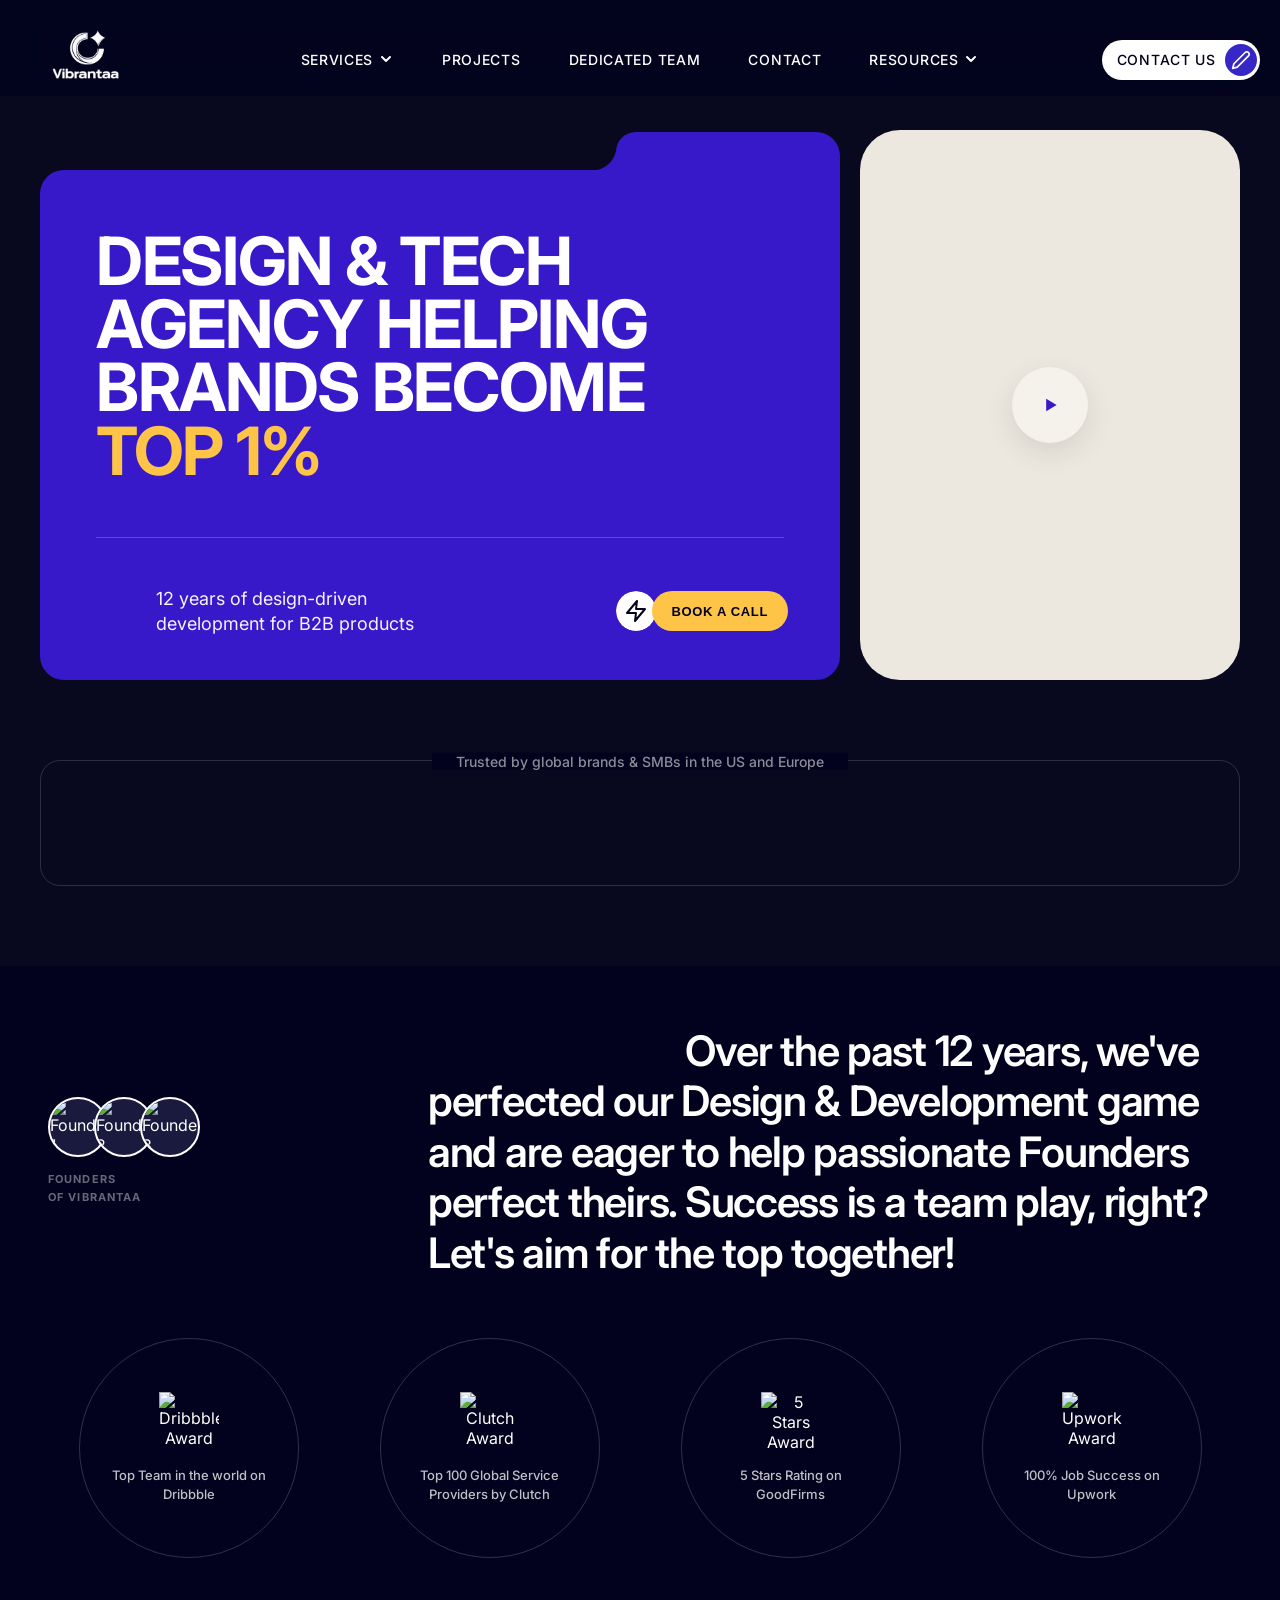
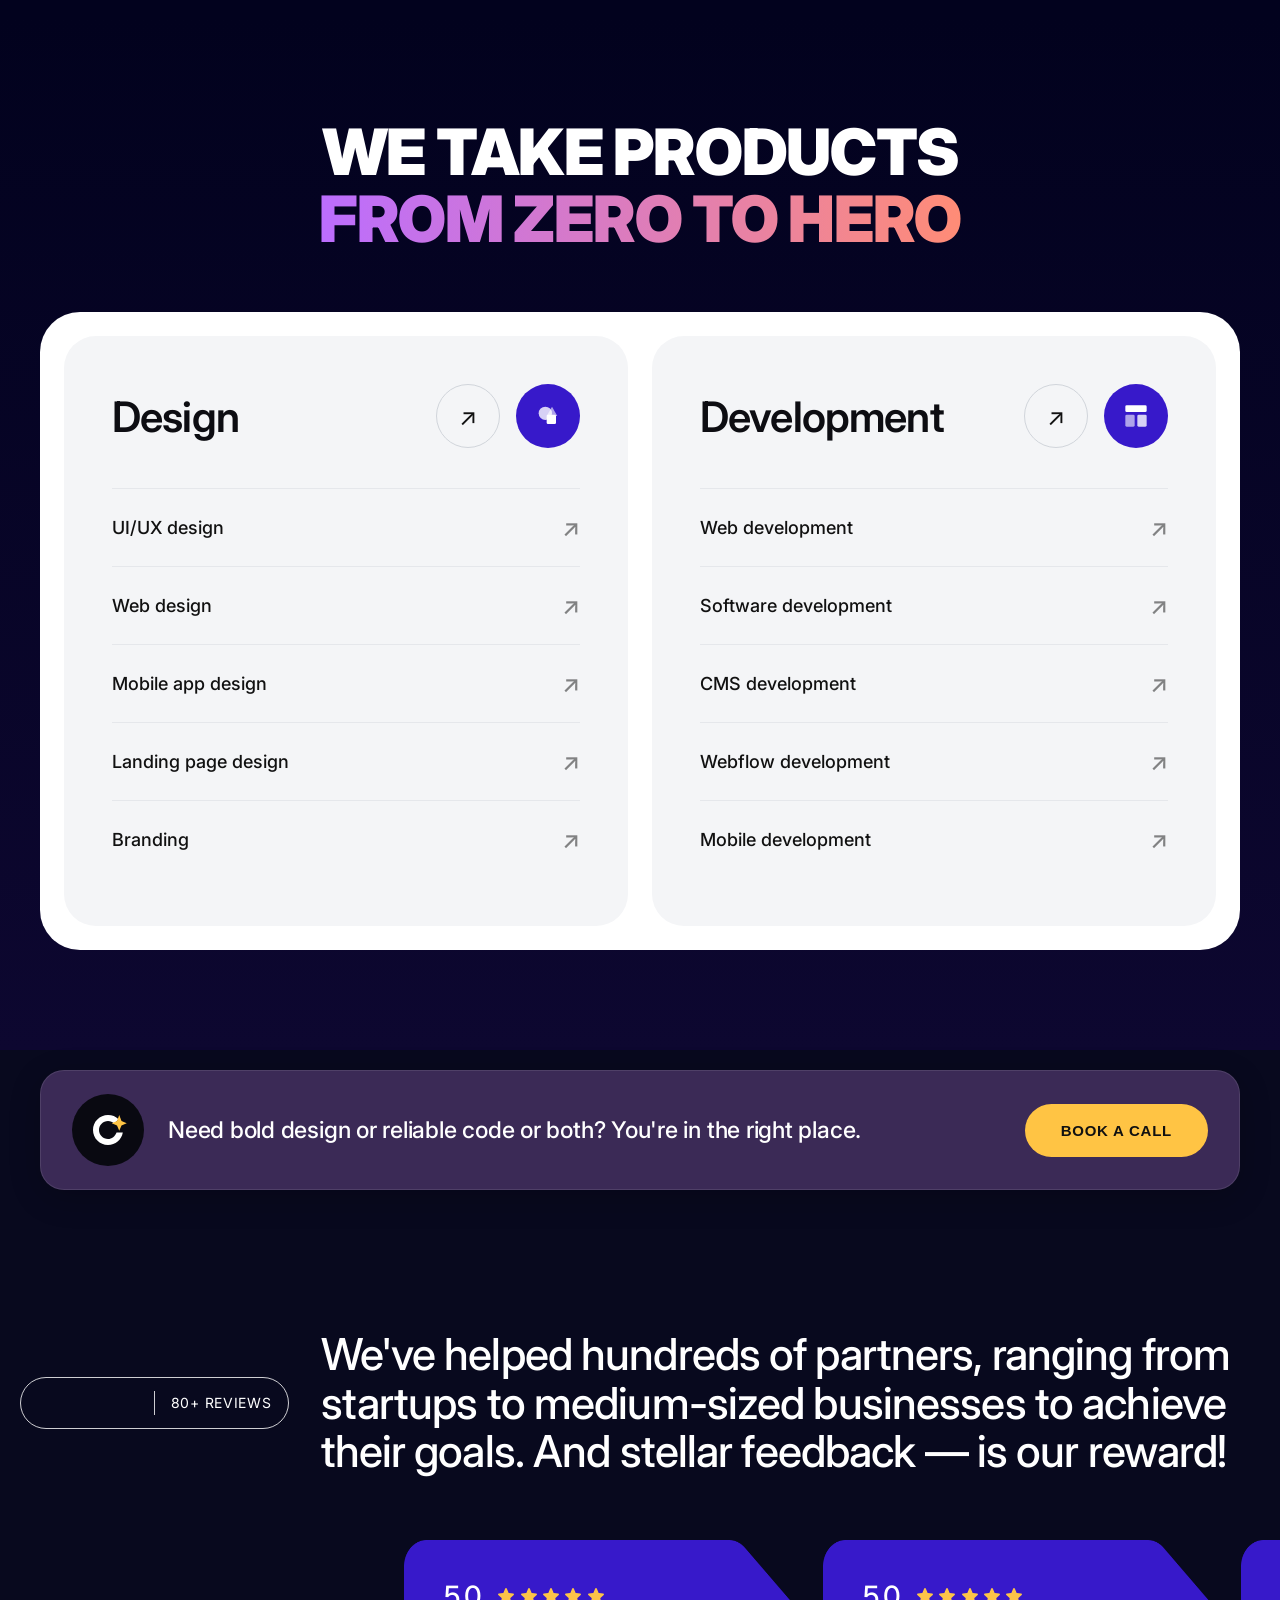
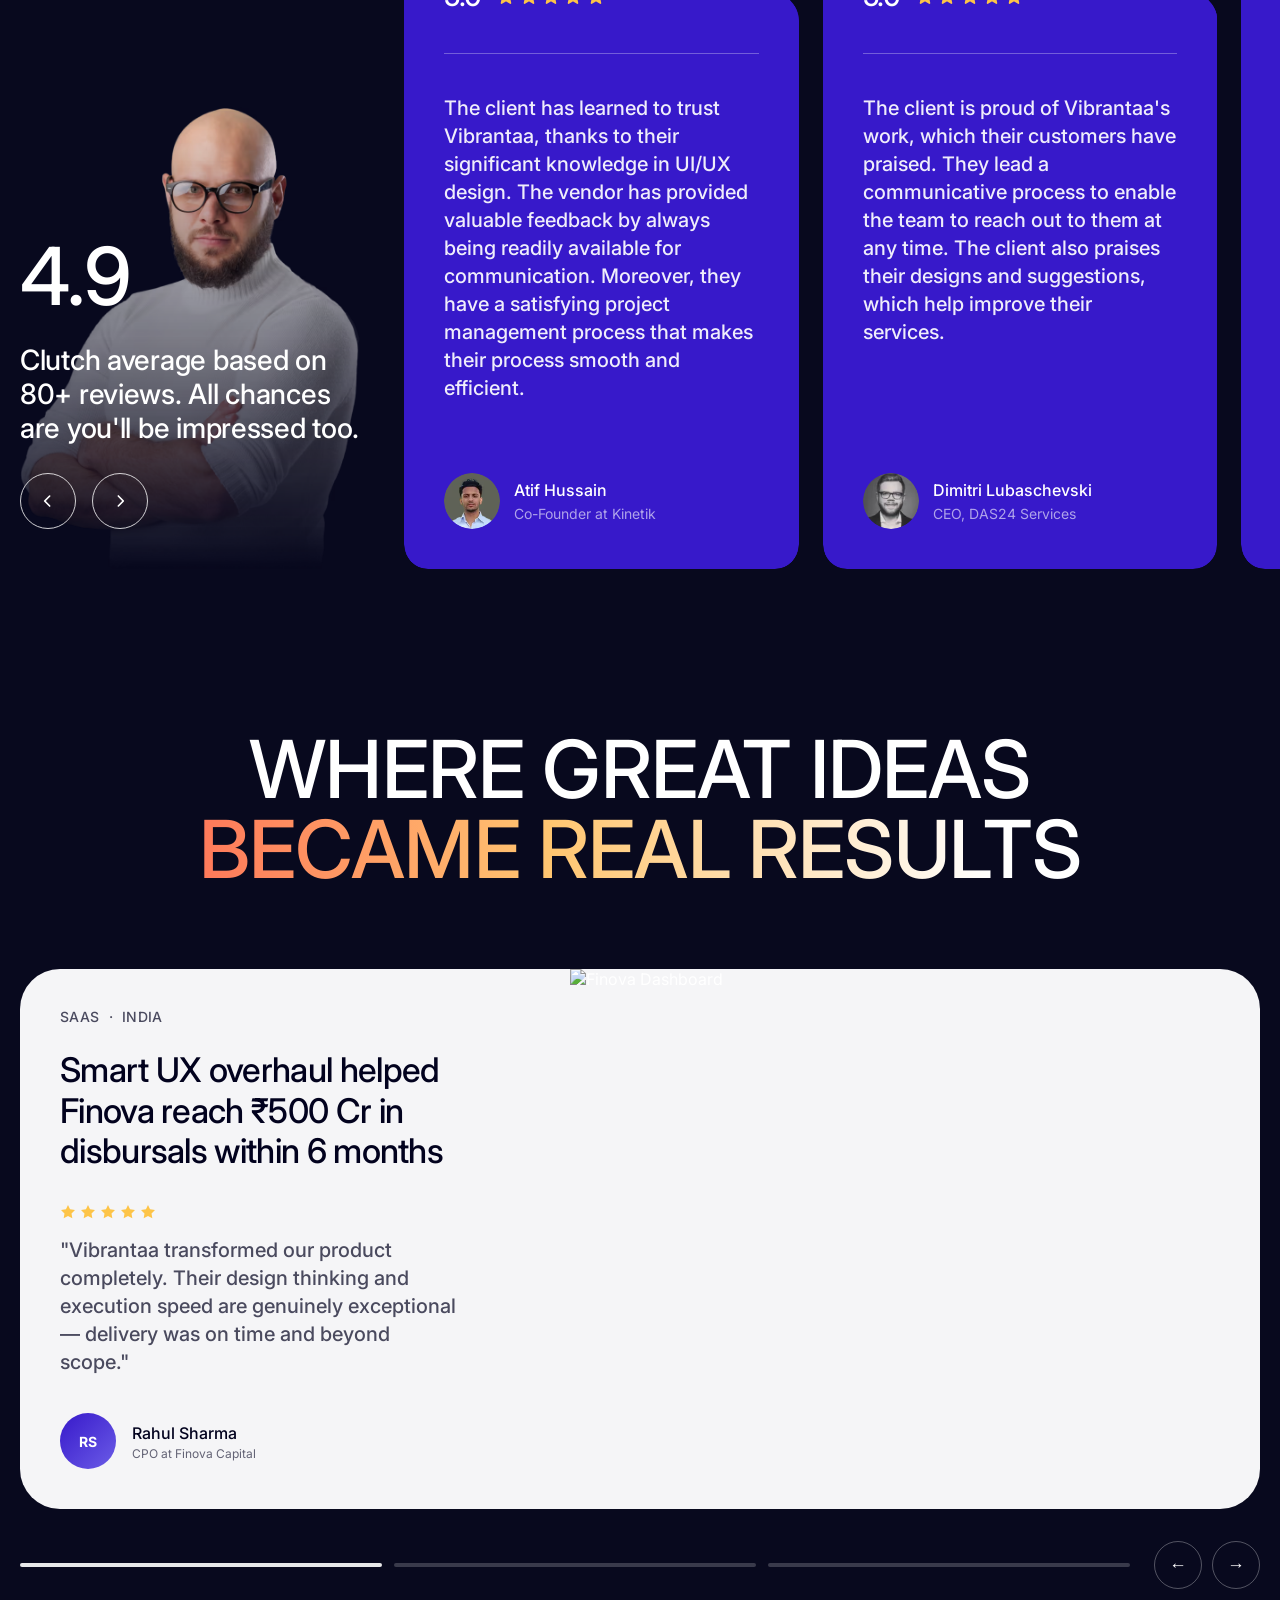
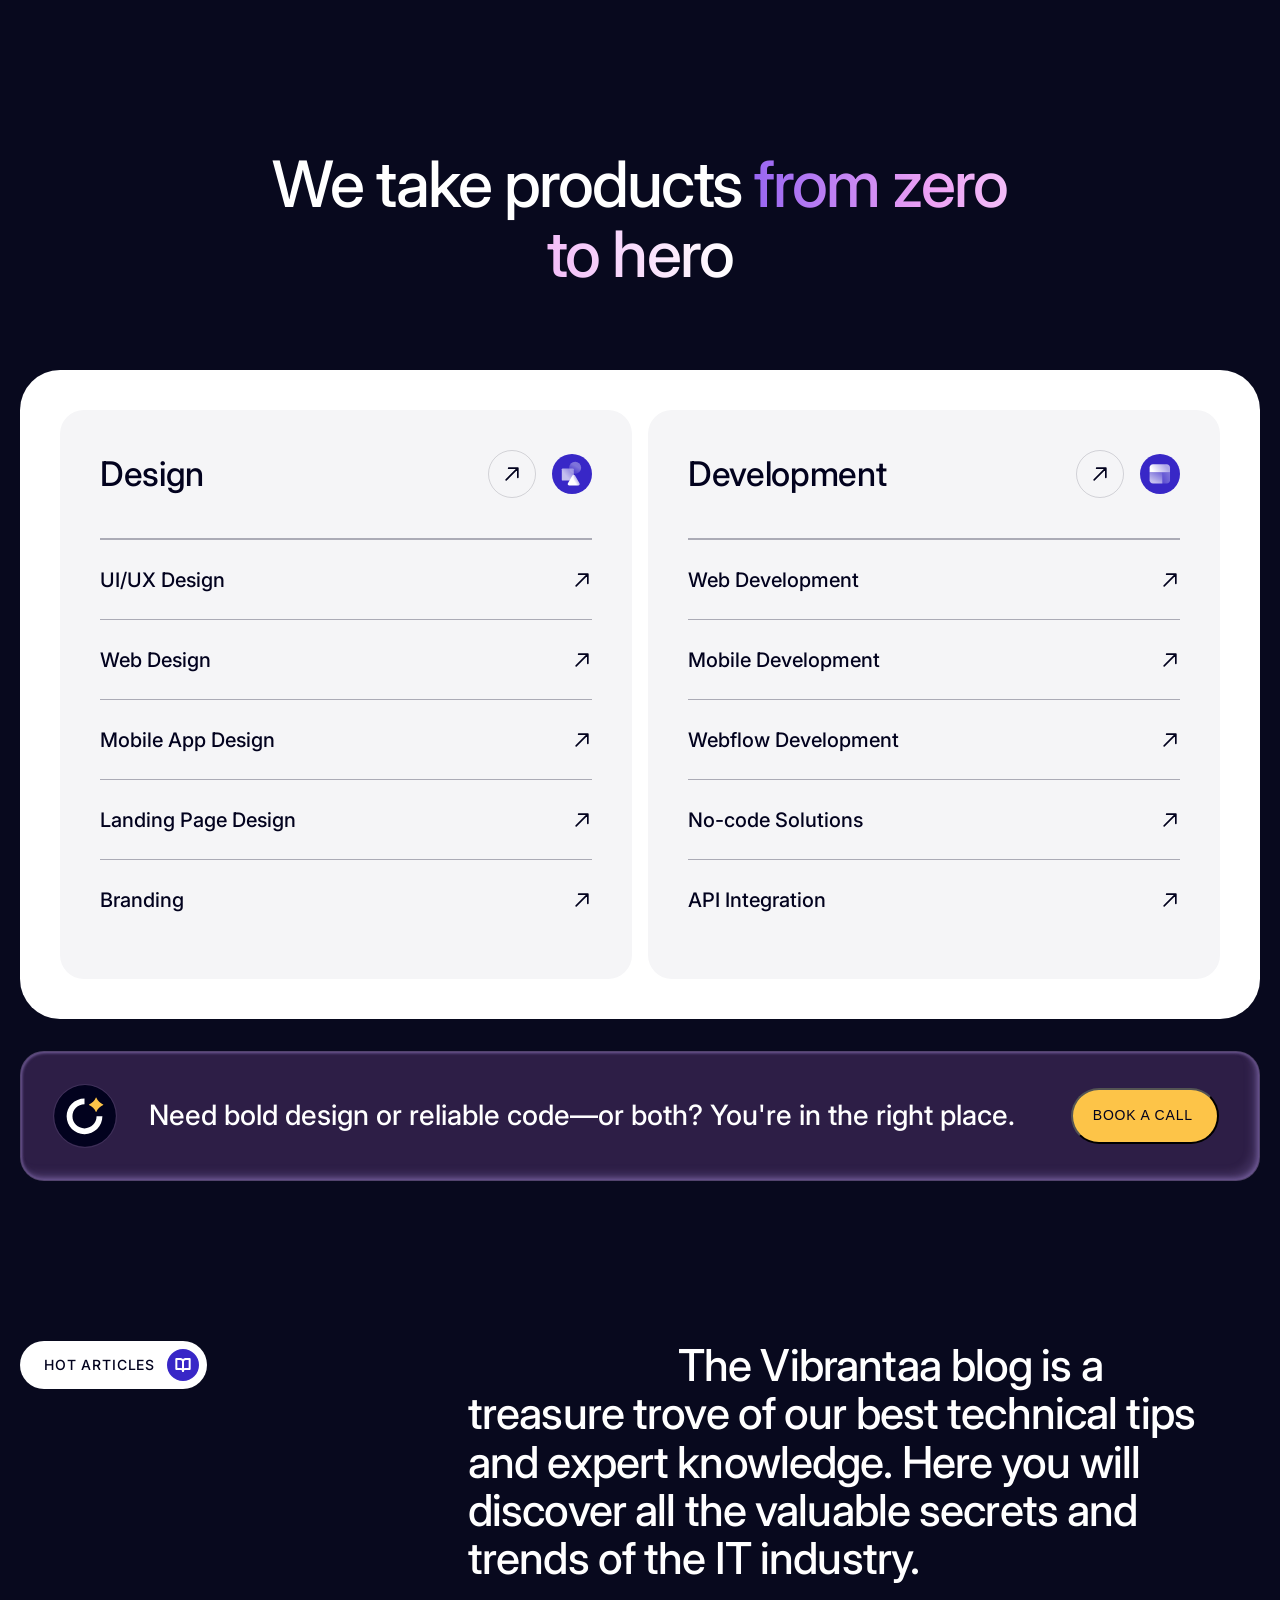
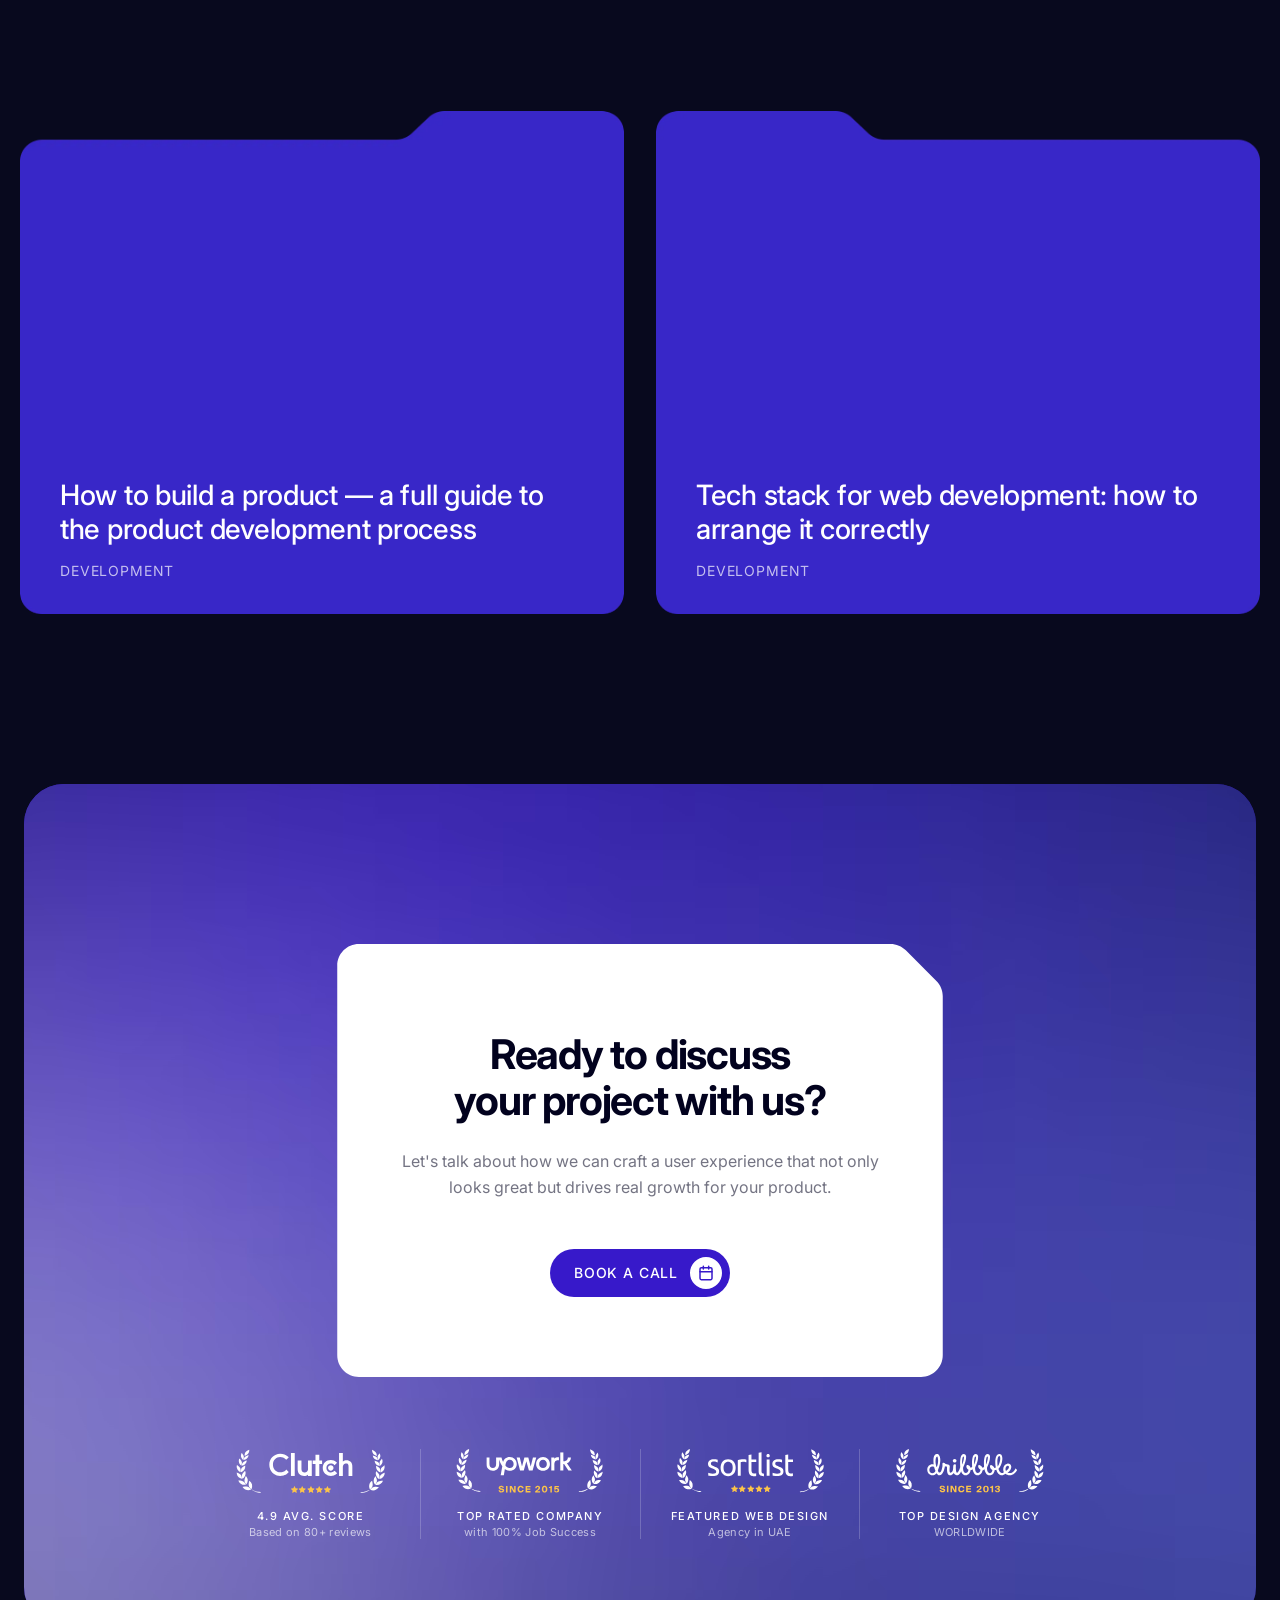
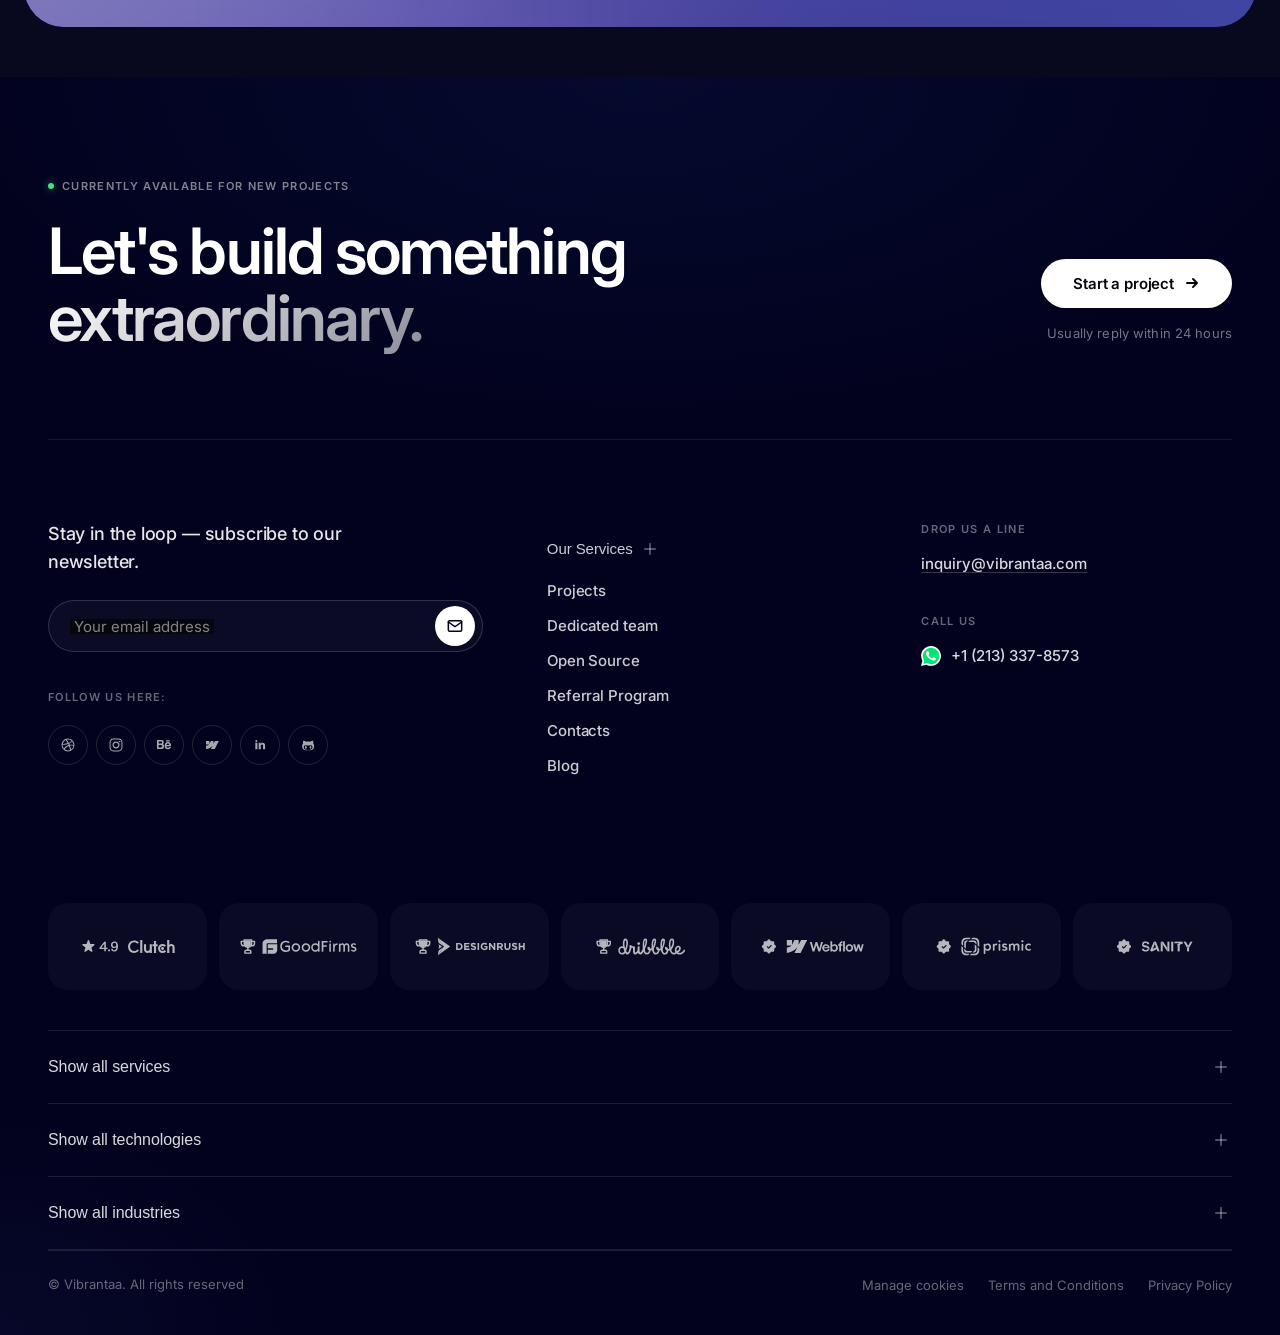
==== commit 6896553f: "Fix discuss section margins, add ui-ux-design service page, footer bg update Co-Authored-By: Claude " ====
--- a/index.html
+++ b/index.html
@@ -2666,7 +2666,7 @@
     position: relative;
     background: linear-gradient(145deg, #3719ca 0%, #2a12a8 60%, #1e0d82 100%);
     border-radius: 2.5rem;
-    margin: 5.625rem 1.5rem 0;
+    margin: 5.625rem 1.5rem;
     padding: 10rem 0 5.5rem;
     overflow: hidden;
   }
@@ -2920,7 +2920,7 @@
     margin-top: 0.15em;
   }
   @media (max-width: 960px) {
-    .hl-discuss { margin: 3rem 1rem 0; padding: 5rem 0 3rem; }
+    .hl-discuss { margin: 3rem 1rem; padding: 5rem 0 3rem; }
     .hl-discuss__container { padding: 0 1.5rem; }
     .hl-discuss__card { padding: 2.5rem 1.5rem; }
     .hl-discuss__title { font-size: 1.9rem; }
@@ -2928,7 +2928,7 @@
     .hl-discuss__award { flex: 0 0 45%; }
   }
   @media (max-width: 520px) {
-    .hl-discuss { margin: 2.5rem 0.75rem 0; border-radius: 1.5rem; padding: 4rem 0 2.5rem; }
+    .hl-discuss { margin: 2.5rem 0.75rem; border-radius: 1.5rem; padding: 4rem 0 2.5rem; }
     .hl-discuss__title { font-size: 1.6rem; }
     .hl-discuss__text { font-size: 1rem; }
     .hl-discuss__awards { flex-direction: column; gap: 2rem; }
